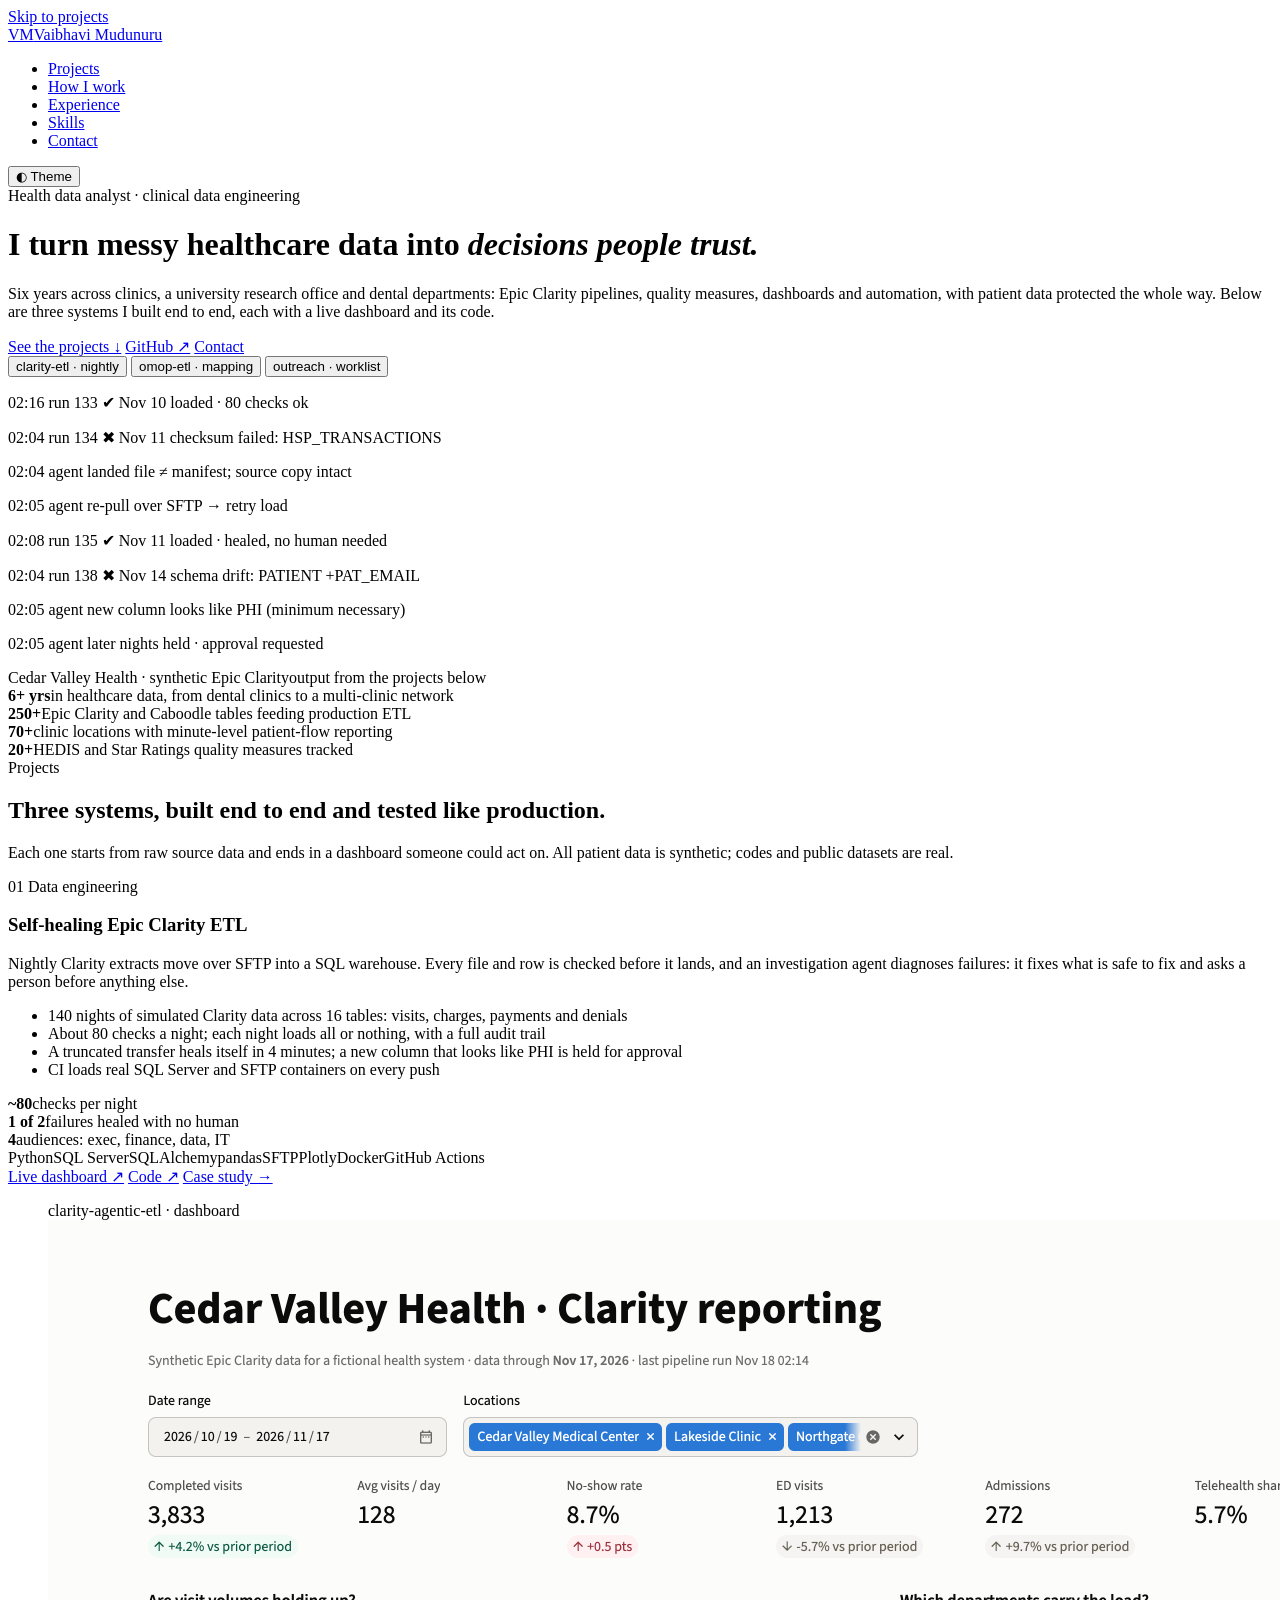
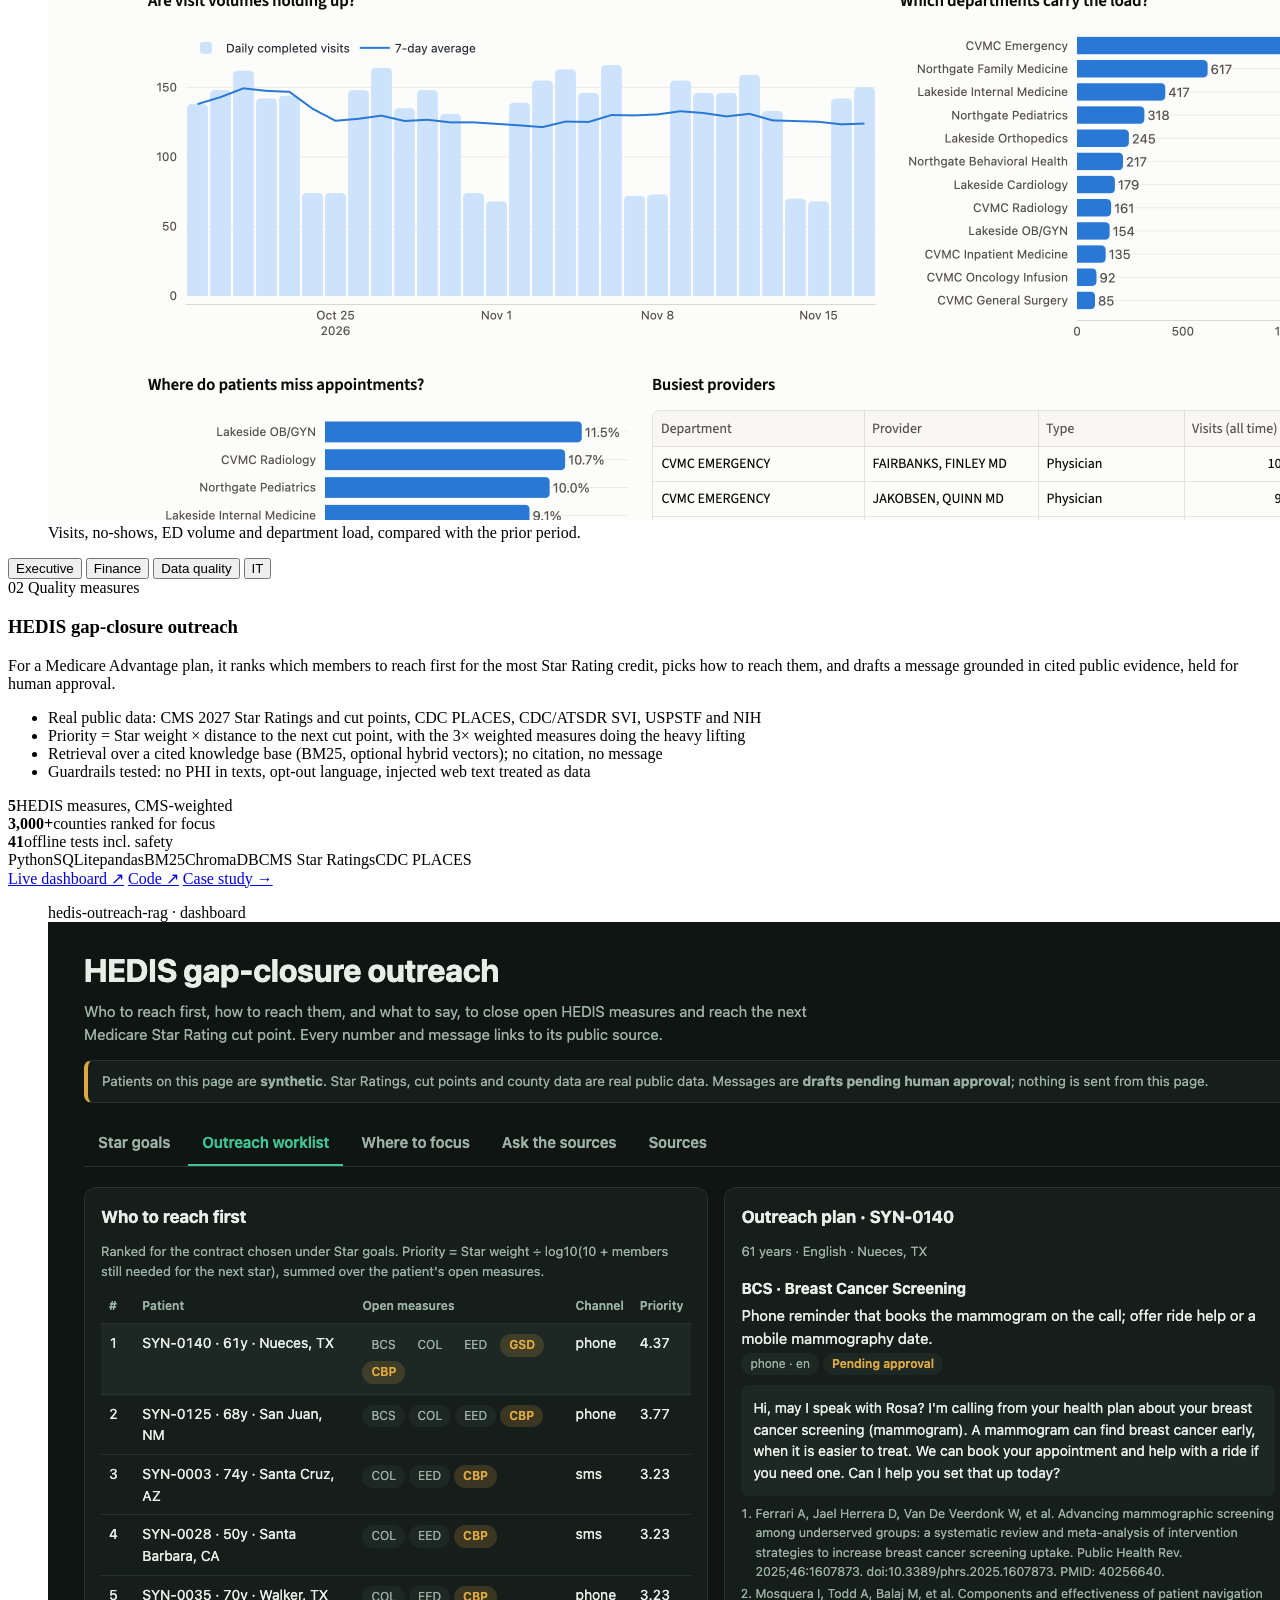
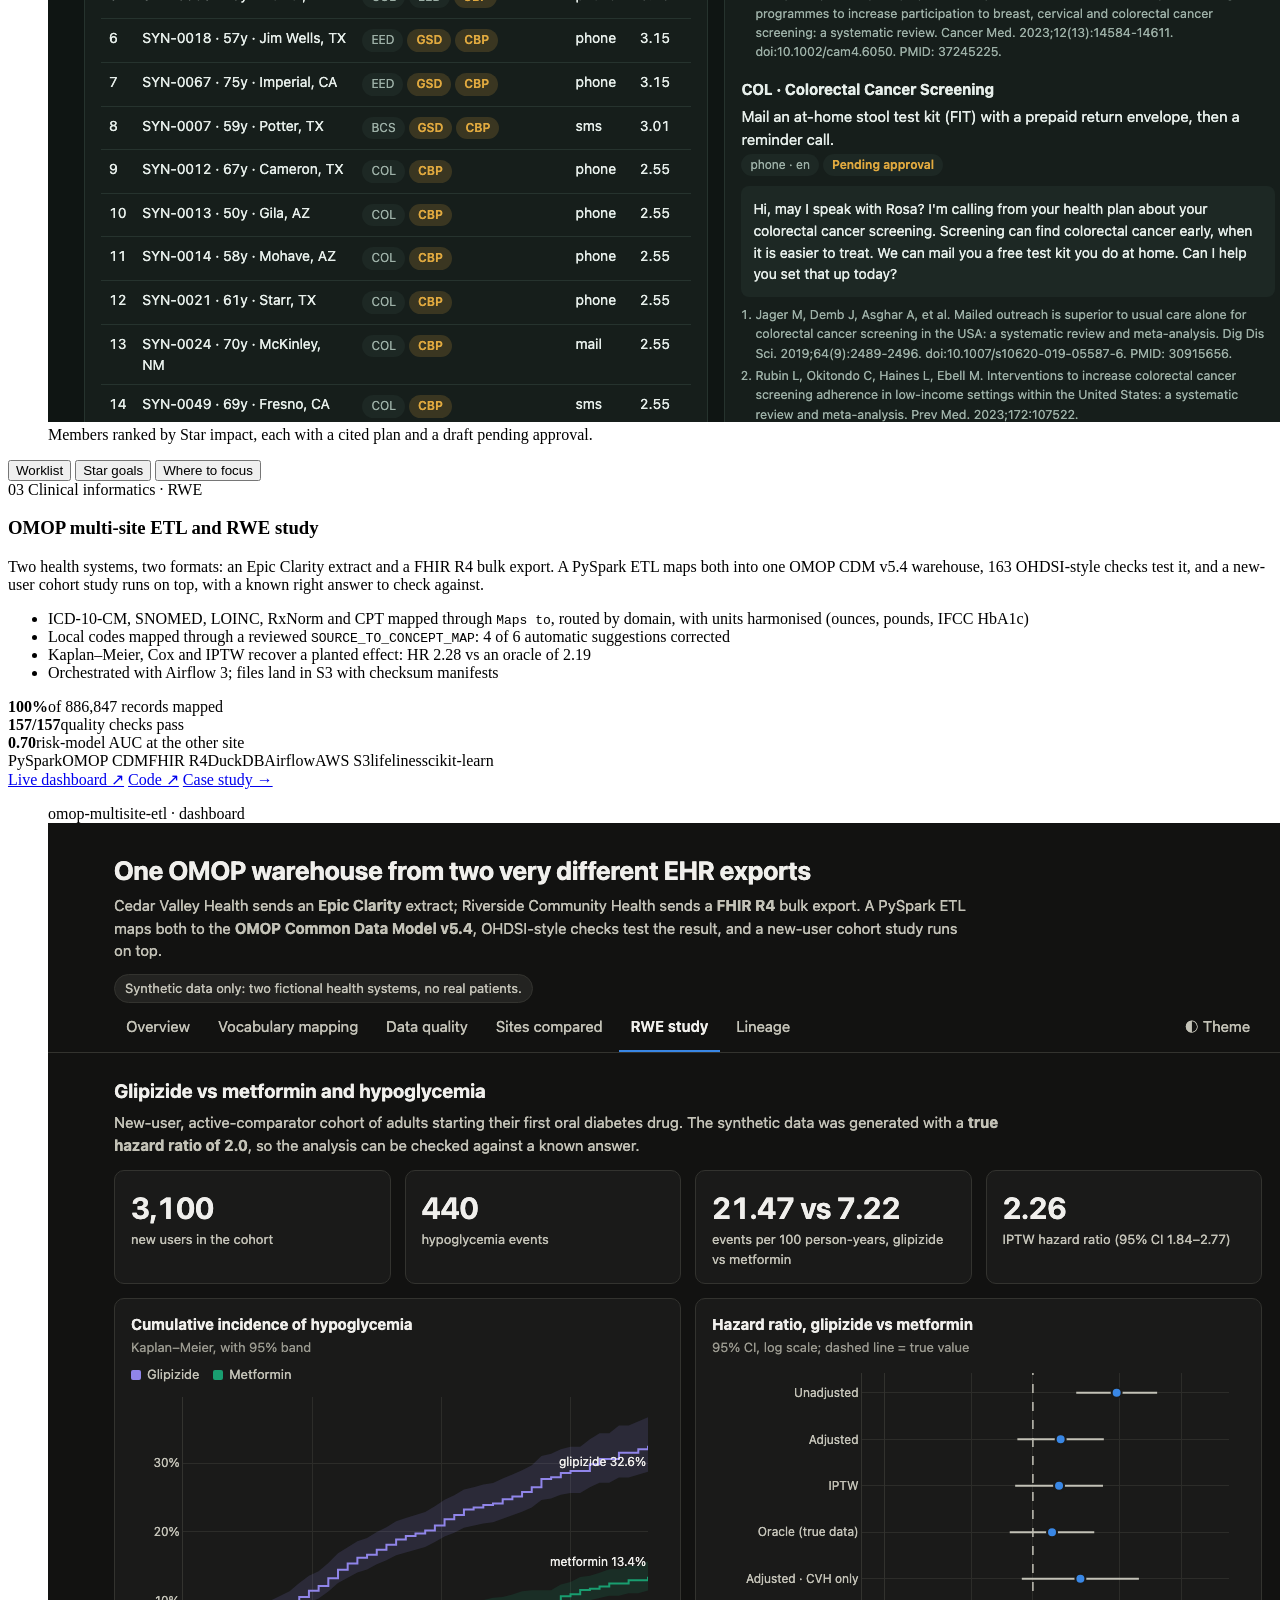
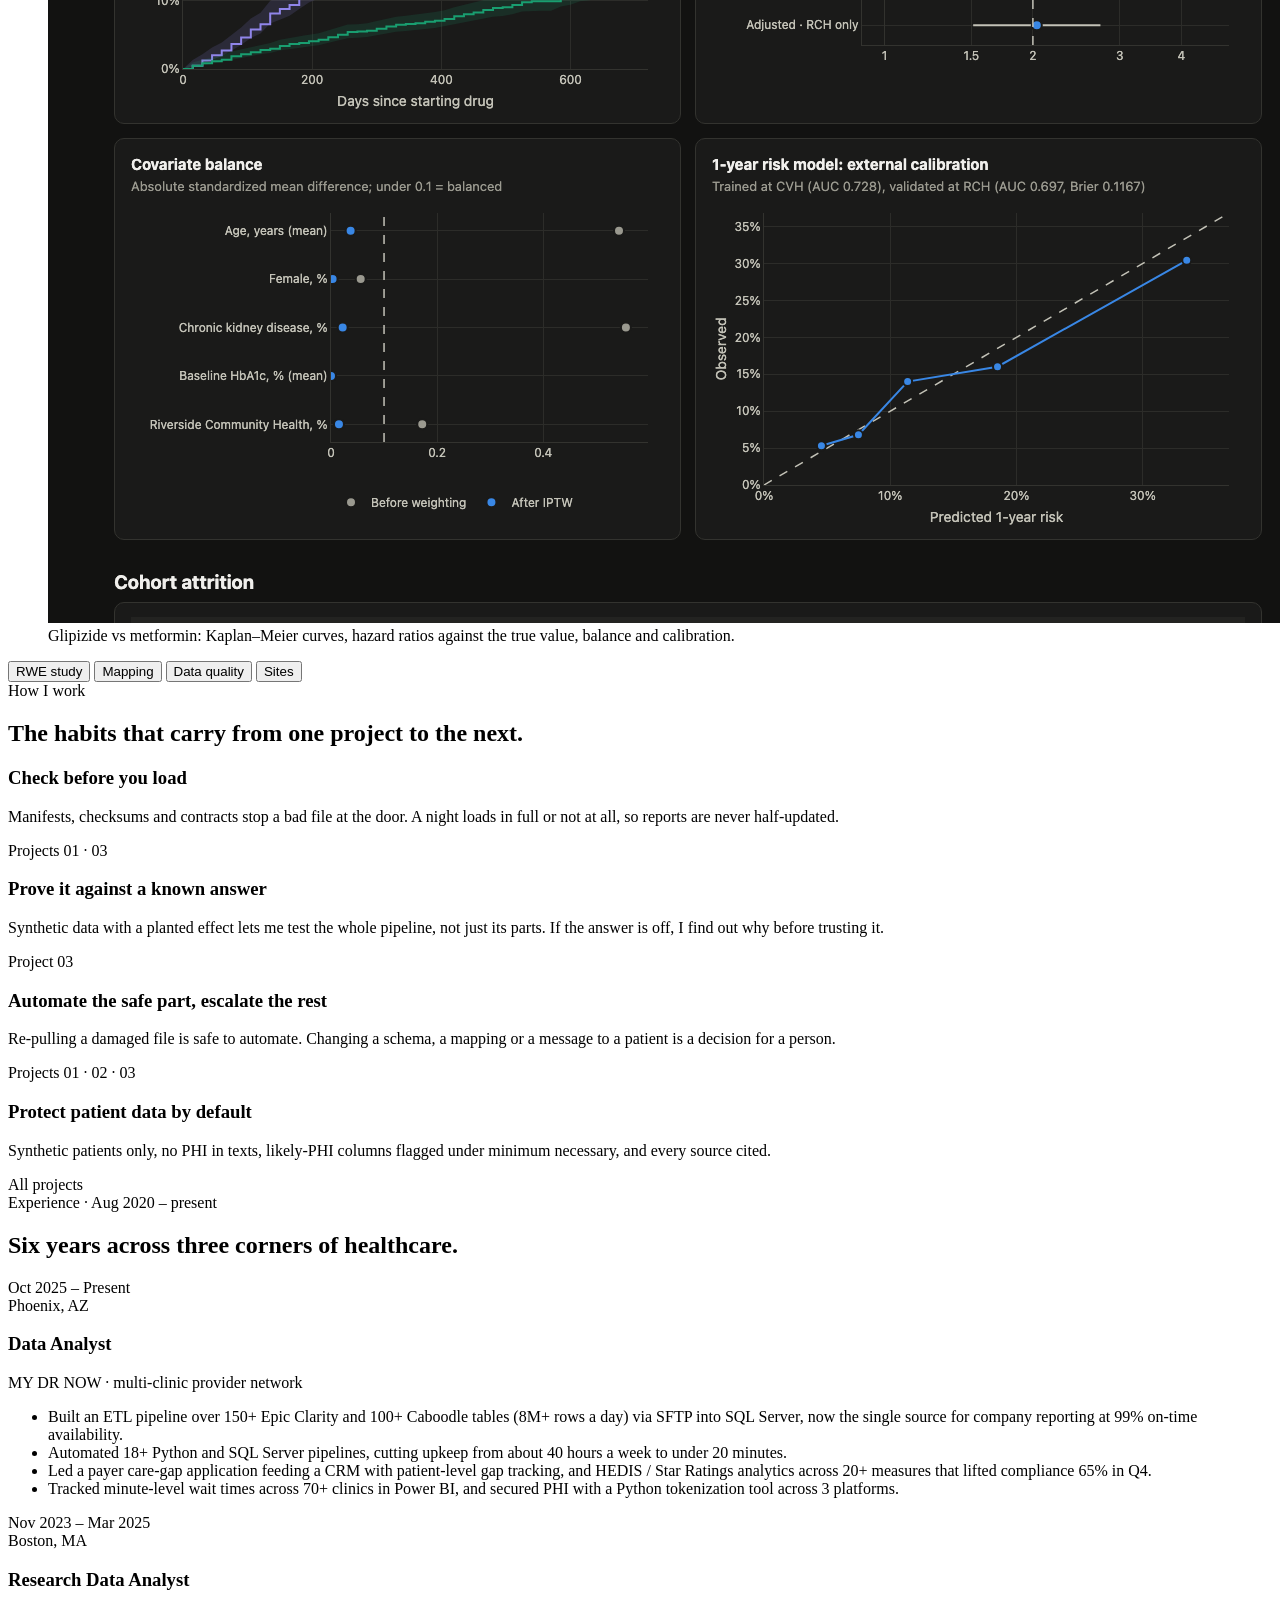
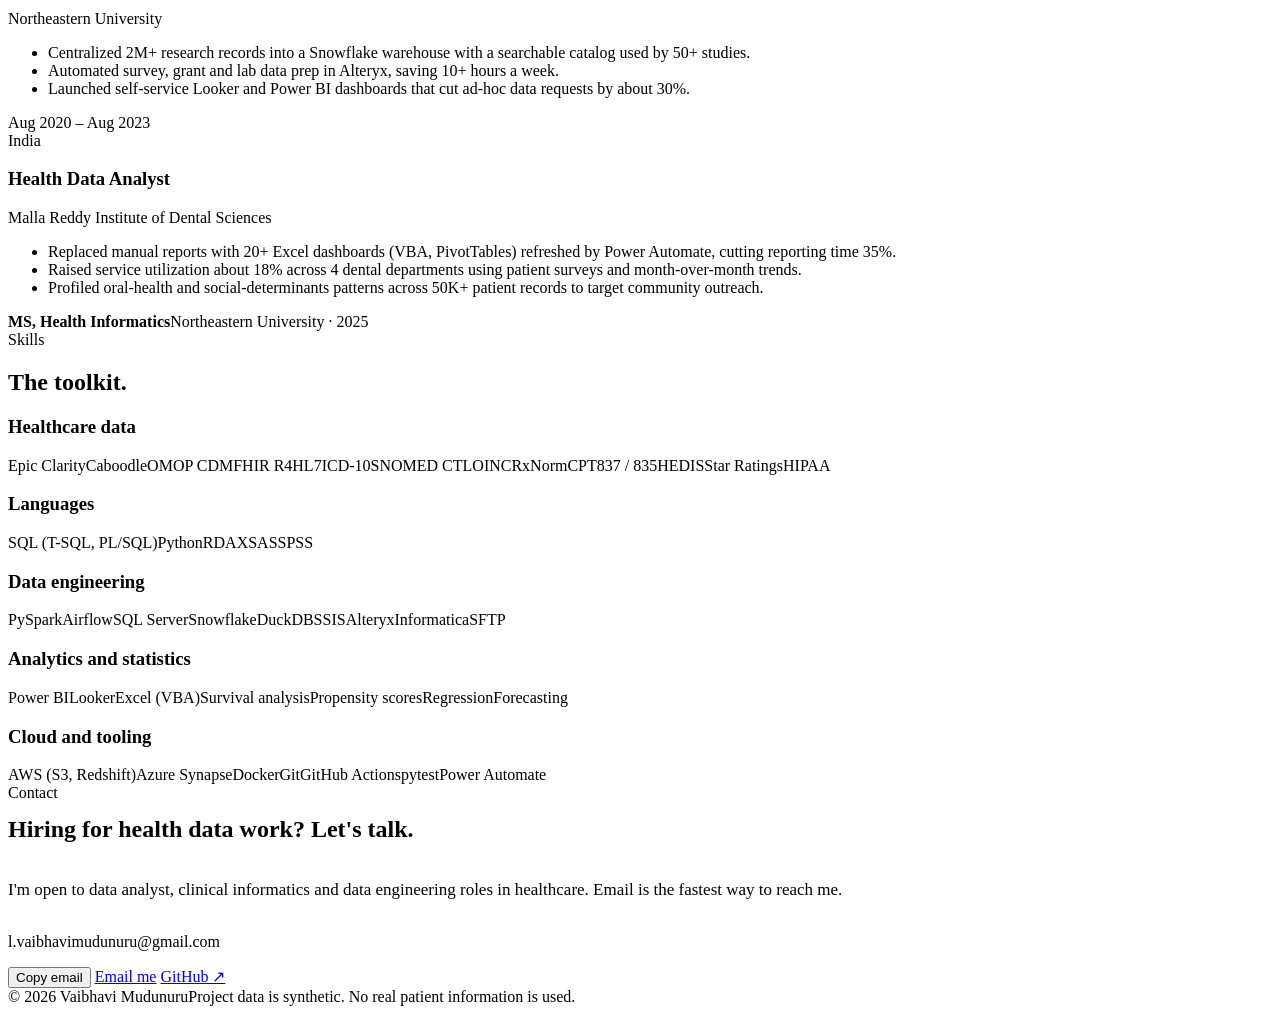
==== index.html @ 26b77c2e "Add the home page: projects, practice, experience, skills and contact" ====
<!doctype html>
<html lang="en">
<head>
<meta charset="utf-8">
<meta name="viewport" content="width=device-width, initial-scale=1, viewport-fit=cover">
<title>Vaibhavi Mudunuru · Health Data</title>
<meta name="description" content="Health data analyst and clinical data engineer. Epic Clarity pipelines, OMOP and FHIR, data quality, HEDIS and real-world evidence. Three end-to-end projects with live dashboards.">
<meta property="og:title" content="Vaibhavi Mudunuru · Health Data">
<meta property="og:description" content="Epic Clarity pipelines, OMOP and FHIR, data quality, HEDIS and real-world evidence: three end-to-end projects with live dashboards.">
<link rel="icon" href="data:image/svg+xml,%3Csvg xmlns='http://www.w3.org/2000/svg' viewBox='0 0 32 32'%3E%3Crect width='32' height='32' rx='8' fill='%232346c8'/%3E%3Ctext x='16' y='21.5' font-family='Arial' font-weight='700' font-size='14' fill='white' text-anchor='middle'%3EVM%3C/text%3E%3C/svg%3E">
<link rel="preconnect" href="https://fonts.googleapis.com">
<link rel="preconnect" href="https://fonts.gstatic.com" crossorigin>
<link rel="stylesheet" href="https://fonts.googleapis.com/css2?family=Bricolage+Grotesque:opsz,wght@12..96,600;12..96,700&family=Inter:wght@400;500;600&family=IBM+Plex+Mono:wght@400;500;600&display=swap">
<link rel="stylesheet" href="assets/style.css">
</head>
<body id="top">
<a class="skip" href="#projects">Skip to projects</a>

<nav class="nav" aria-label="Main">
  <div class="wrap">
    <a class="brand" href="#top"><span class="mark">VM</span>Vaibhavi Mudunuru</a>
    <ul>
      <li><a href="#projects">Projects</a></li>
      <li><a href="#practice">How I work</a></li>
      <li><a href="#experience">Experience</a></li>
      <li><a href="#skills">Skills</a></li>
      <li><a href="#contact">Contact</a></li>
    </ul>
    <button class="theme-btn" id="theme" type="button" aria-label="Switch light or dark theme">◐ Theme</button>
  </div>
</nav>

<header class="hero">
  <div class="wrap">
    <div>
      <span class="eyebrow">Health data analyst · clinical data engineering</span>
      <h1>I turn messy healthcare data into <em>decisions people trust.</em></h1>
      <p class="lede">Six years across clinics, a university research office and dental departments: Epic Clarity pipelines, quality measures, dashboards and automation, with patient data protected the whole way. Below are three systems I built end to end, each with a live dashboard and its code.</p>
      <div class="btns">
        <a class="btn primary" href="#projects">See the projects ↓</a>
        <a class="btn" href="https://github.com/mudunuru-vaibhavi" target="_blank" rel="noopener">GitHub ↗</a>
        <a class="btn" href="#contact">Contact</a>
      </div>
    </div>

    <div class="term" aria-label="Sample output from the three projects">
      <div class="term-bar" role="tablist">
        <button class="term-tab" role="tab" aria-selected="true" data-trace="clarity" id="tab-clarity">clarity-etl · nightly</button>
        <button class="term-tab" role="tab" aria-selected="false" data-trace="omop" id="tab-omop">omop-etl · mapping</button>
        <button class="term-tab" role="tab" aria-selected="false" data-trace="hedis" id="tab-hedis">outreach · worklist</button>
      </div>
      <div class="term-body" id="trace" role="tabpanel" aria-live="polite"></div>
      <div class="term-foot"><span id="trace-note">Cedar Valley Health · synthetic data</span><span>output from the projects below</span></div>
    </div>
  </div>
</header>

<div class="stats" aria-label="Career highlights">
  <div class="wrap">
    <div class="stat"><b>6+ yrs</b><span>in healthcare data, from dental clinics to a multi-clinic network</span></div>
    <div class="stat"><b>250+</b><span>Epic Clarity and Caboodle tables feeding production ETL</span></div>
    <div class="stat"><b>70+</b><span>clinic locations with minute-level patient-flow reporting</span></div>
    <div class="stat"><b>20+</b><span>HEDIS and Star Ratings quality measures tracked</span></div>
  </div>
</div>

<section class="band" id="projects">
  <div class="wrap">
    <div class="section-head">
      <span class="eyebrow">Projects</span>
      <h2>Three systems, built end to end and tested like production.</h2>
      <p class="lede">Each one starts from raw source data and ends in a dashboard someone could act on. All patient data is synthetic; codes and public datasets are real.</p>
    </div>

    <!-- 01 -->
    <article class="project">
      <div class="project-text">
        <div class="project-num">01 <span class="tag">Data engineering</span></div>
        <h3>Self-healing Epic Clarity ETL</h3>
        <p class="summary">Nightly Clarity extracts move over SFTP into a SQL warehouse. Every file and row is checked before it lands, and an investigation agent diagnoses failures: it fixes what is safe to fix and asks a person before anything else.</p>
        <ul class="facts">
          <li>140 nights of simulated Clarity data across 16 tables: visits, charges, payments and denials</li>
          <li>About 80 checks a night; each night loads all or nothing, with a full audit trail</li>
          <li>A truncated transfer heals itself in 4 minutes; a new column that looks like PHI is held for approval</li>
          <li>CI loads real SQL Server and SFTP containers on every push</li>
        </ul>
        <div class="metrics">
          <div><b>~80</b><span>checks per night</span></div>
          <div><b>1 of 2</b><span>failures healed with no human</span></div>
          <div><b>4</b><span>audiences: exec, finance, data, IT</span></div>
        </div>
        <div class="chips"><span class="chip">Python</span><span class="chip">SQL Server</span><span class="chip">SQLAlchemy</span><span class="chip">pandas</span><span class="chip">SFTP</span><span class="chip">Plotly</span><span class="chip">Docker</span><span class="chip">GitHub Actions</span></div>
        <div class="btns">
          <a class="btn primary small" href="https://mudunuru-vaibhavi.github.io/clarity-agentic-etl/" target="_blank" rel="noopener">Live dashboard ↗</a>
          <a class="btn small" href="https://github.com/mudunuru-vaibhavi/clarity-agentic-etl" target="_blank" rel="noopener">Code ↗</a>
          <a class="btn small" href="projects/clarity-agentic-etl/">Case study →</a>
        </div>
      </div>
      <div class="shot" data-gallery="clarity">
        <figure>
          <div class="chrome"><i></i><i></i><i></i><span>clarity-agentic-etl · dashboard</span></div>
          <img src="assets/img/clarity-executive.png" alt="Executive view: visits, no-show rate, ED visits and a daily visits chart" width="1440" height="900" loading="lazy">
          <figcaption>Visits, no-shows, ED volume and department load, compared with the prior period.</figcaption>
        </figure>
        <div class="shot-tabs" role="group" aria-label="Dashboard views">
          <button type="button" aria-pressed="true" data-src="assets/img/clarity-executive.png" data-alt="Executive view: visits, no-show rate, ED visits and a daily visits chart" data-cap="Visits, no-shows, ED volume and department load, compared with the prior period.">Executive</button>
          <button type="button" aria-pressed="false" data-src="assets/img/clarity-finance.png" data-alt="Finance view: A/R aging by payer class, charges versus payments, denial reasons" data-cap="A/R aging by payer class, collections against charges, payer denial rates and reasons.">Finance</button>
          <button type="button" aria-pressed="false" data-src="assets/img/clarity-data-quality.png" data-alt="Data quality view: check results over time and table freshness" data-cap="Nightly check results, table freshness and blank-value trends.">Data quality</button>
          <button type="button" aria-pressed="false" data-src="assets/img/clarity-it.png" data-alt="IT view: nightly runs with two failures and the agent's incident reports" data-cap="Every nightly run, each failure the agent investigated, and what it did.">IT</button>
        </div>
      </div>
    </article>

    <!-- 02 -->
    <article class="project flip">
      <div class="project-text">
        <div class="project-num">02 <span class="tag">Quality measures</span></div>
        <h3>HEDIS gap-closure outreach</h3>
        <p class="summary">For a Medicare Advantage plan, it ranks which members to reach first for the most Star Rating credit, picks how to reach them, and drafts a message grounded in cited public evidence, held for human approval.</p>
        <ul class="facts">
          <li>Real public data: CMS 2027 Star Ratings and cut points, CDC PLACES, CDC/ATSDR SVI, USPSTF and NIH</li>
          <li>Priority = Star weight × distance to the next cut point, with the 3× weighted measures doing the heavy lifting</li>
          <li>Retrieval over a cited knowledge base (BM25, optional hybrid vectors); no citation, no message</li>
          <li>Guardrails tested: no PHI in texts, opt-out language, injected web text treated as data</li>
        </ul>
        <div class="metrics">
          <div><b>5</b><span>HEDIS measures, CMS-weighted</span></div>
          <div><b>3,000+</b><span>counties ranked for focus</span></div>
          <div><b>41</b><span>offline tests incl. safety</span></div>
        </div>
        <div class="chips"><span class="chip">Python</span><span class="chip">SQLite</span><span class="chip">pandas</span><span class="chip">BM25</span><span class="chip">ChromaDB</span><span class="chip">CMS Star Ratings</span><span class="chip">CDC PLACES</span></div>
        <div class="btns">
          <a class="btn primary small" href="https://mudunuru-vaibhavi.github.io/hedis-outreach-rag/" target="_blank" rel="noopener">Live dashboard ↗</a>
          <a class="btn small" href="https://github.com/mudunuru-vaibhavi/hedis-outreach-rag" target="_blank" rel="noopener">Code ↗</a>
          <a class="btn small" href="projects/hedis-outreach-rag/">Case study →</a>
        </div>
      </div>
      <div class="shot" data-gallery="hedis">
        <figure>
          <div class="chrome"><i></i><i></i><i></i><span>hedis-outreach-rag · dashboard</span></div>
          <img src="assets/img/hedis-worklist.png" alt="Outreach worklist: synthetic patients ranked by priority with a cited outreach plan" width="1280" height="1100" loading="lazy">
          <figcaption>Members ranked by Star impact, each with a cited plan and a draft pending approval.</figcaption>
        </figure>
        <div class="shot-tabs" role="group" aria-label="Dashboard views">
          <button type="button" aria-pressed="true" data-src="assets/img/hedis-worklist.png" data-alt="Outreach worklist with a cited outreach plan" data-cap="Members ranked by Star impact, each with a cited plan and a draft pending approval.">Worklist</button>
          <button type="button" aria-pressed="false" data-src="assets/img/hedis-star-goals.png" data-alt="Star goals: five measures with rates, stars and distance to the next cut point" data-cap="For any contract: rate, stars and members needed per 1,000 to reach the next cut point.">Star goals</button>
          <button type="button" aria-pressed="false" data-src="assets/img/hedis-focus.png" data-alt="Where to focus: counties with low screening rates and access barriers" data-cap="Counties with the lowest screening rates and the biggest access barriers.">Where to focus</button>
        </div>
      </div>
    </article>

    <!-- 03 -->
    <article class="project">
      <div class="project-text">
        <div class="project-num">03 <span class="tag">Clinical informatics · RWE</span></div>
        <h3>OMOP multi-site ETL and RWE study</h3>
        <p class="summary">Two health systems, two formats: an Epic Clarity extract and a FHIR R4 bulk export. A PySpark ETL maps both into one OMOP CDM v5.4 warehouse, 163 OHDSI-style checks test it, and a new-user cohort study runs on top, with a known right answer to check against.</p>
        <ul class="facts">
          <li>ICD-10-CM, SNOMED, LOINC, RxNorm and CPT mapped through <code>Maps to</code>, routed by domain, with units harmonised (ounces, pounds, IFCC HbA1c)</li>
          <li>Local codes mapped through a reviewed <code>SOURCE_TO_CONCEPT_MAP</code>: 4 of 6 automatic suggestions corrected</li>
          <li>Kaplan–Meier, Cox and IPTW recover a planted effect: HR 2.28 vs an oracle of 2.19</li>
          <li>Orchestrated with Airflow 3; files land in S3 with checksum manifests</li>
        </ul>
        <div class="metrics">
          <div><b>100%</b><span>of 886,847 records mapped</span></div>
          <div><b>157/157</b><span>quality checks pass</span></div>
          <div><b>0.70</b><span>risk-model AUC at the other site</span></div>
        </div>
        <div class="chips"><span class="chip">PySpark</span><span class="chip">OMOP CDM</span><span class="chip">FHIR R4</span><span class="chip">DuckDB</span><span class="chip">Airflow</span><span class="chip">AWS S3</span><span class="chip">lifelines</span><span class="chip">scikit-learn</span></div>
        <div class="btns">
          <a class="btn primary small" href="https://mudunuru-vaibhavi.github.io/omop-multisite-etl/" target="_blank" rel="noopener">Live dashboard ↗</a>
          <a class="btn small" href="https://github.com/mudunuru-vaibhavi/omop-multisite-etl" target="_blank" rel="noopener">Code ↗</a>
          <a class="btn small" href="projects/omop-multisite-etl/">Case study →</a>
        </div>
      </div>
      <div class="shot" data-gallery="omop">
        <figure>
          <div class="chrome"><i></i><i></i><i></i><span>omop-multisite-etl · dashboard</span></div>
          <img src="assets/img/omop-study.png" alt="Study view: cumulative incidence curves, hazard ratio forest plot, covariate balance and calibration" width="1280" height="1400" loading="lazy">
          <figcaption>Glipizide vs metformin: Kaplan–Meier curves, hazard ratios against the true value, balance and calibration.</figcaption>
        </figure>
        <div class="shot-tabs" role="group" aria-label="Dashboard views">
          <button type="button" aria-pressed="true" data-src="assets/img/omop-study.png" data-alt="Study view with Kaplan-Meier curves and a hazard ratio forest plot" data-cap="Glipizide vs metformin: Kaplan–Meier curves, hazard ratios against the true value, balance and calibration.">RWE study</button>
          <button type="button" aria-pressed="false" data-src="assets/img/omop-mapping.png" data-alt="Vocabulary mapping: coverage by site and the reviewed local mappings" data-cap="Mapping coverage by site, and every local-code decision with its automated checks.">Mapping</button>
          <button type="button" aria-pressed="false" data-src="assets/img/omop-dq.png" data-alt="Data quality: 163 checks by Kahn category" data-cap="163 checks by Kahn category; every planted defect is flagged.">Data quality</button>
          <button type="button" aria-pressed="false" data-src="assets/img/omop-sites.png" data-alt="Sites compared: age, visits, conditions and harmonised body weight" data-cap="Two sites after harmonisation: ounces, pounds and kilograms land on the same median.">Sites</button>
        </div>
      </div>
    </article>
  </div>
</section>

<section class="band alt" id="practice">
  <div class="wrap">
    <div class="section-head">
      <span class="eyebrow">How I work</span>
      <h2>The habits that carry from one project to the next.</h2>
    </div>
    <div class="practice">
      <div><h3>Check before you load</h3><p>Manifests, checksums and contracts stop a bad file at the door. A night loads in full or not at all, so reports are never half-updated.</p><span class="where">Projects 01 · 03</span></div>
      <div><h3>Prove it against a known answer</h3><p>Synthetic data with a planted effect lets me test the whole pipeline, not just its parts. If the answer is off, I find out why before trusting it.</p><span class="where">Project 03</span></div>
      <div><h3>Automate the safe part, escalate the rest</h3><p>Re-pulling a damaged file is safe to automate. Changing a schema, a mapping or a message to a patient is a decision for a person.</p><span class="where">Projects 01 · 02 · 03</span></div>
      <div><h3>Protect patient data by default</h3><p>Synthetic patients only, no PHI in texts, likely-PHI columns flagged under minimum necessary, and every source cited.</p><span class="where">All projects</span></div>
    </div>
  </div>
</section>

<section class="band" id="experience">
  <div class="wrap">
    <div class="section-head">
      <span class="eyebrow">Experience · Aug 2020 – present</span>
      <h2>Six years across three corners of healthcare.</h2>
    </div>
    <div class="timeline">
      <div class="job">
        <div class="when">Oct 2025 – Present<br>Phoenix, AZ</div>
        <div>
          <h3>Data Analyst</h3>
          <p class="org">MY DR NOW · multi-clinic provider network</p>
          <ul>
            <li>Built an ETL pipeline over 150+ Epic Clarity and 100+ Caboodle tables (8M+ rows a day) via SFTP into SQL Server, now the single source for company reporting at 99% on-time availability.</li>
            <li>Automated 18+ Python and SQL Server pipelines, cutting upkeep from about 40 hours a week to under 20 minutes.</li>
            <li>Led a payer care-gap application feeding a CRM with patient-level gap tracking, and HEDIS / Star Ratings analytics across 20+ measures that lifted compliance 65% in Q4.</li>
            <li>Tracked minute-level wait times across 70+ clinics in Power BI, and secured PHI with a Python tokenization tool across 3 platforms.</li>
          </ul>
        </div>
      </div>
      <div class="job">
        <div class="when">Nov 2023 – Mar 2025<br>Boston, MA</div>
        <div>
          <h3>Research Data Analyst</h3>
          <p class="org">Northeastern University</p>
          <ul>
            <li>Centralized 2M+ research records into a Snowflake warehouse with a searchable catalog used by 50+ studies.</li>
            <li>Automated survey, grant and lab data prep in Alteryx, saving 10+ hours a week.</li>
            <li>Launched self-service Looker and Power BI dashboards that cut ad-hoc data requests by about 30%.</li>
          </ul>
        </div>
      </div>
      <div class="job">
        <div class="when">Aug 2020 – Aug 2023<br>India</div>
        <div>
          <h3>Health Data Analyst</h3>
          <p class="org">Malla Reddy Institute of Dental Sciences</p>
          <ul>
            <li>Replaced manual reports with 20+ Excel dashboards (VBA, PivotTables) refreshed by Power Automate, cutting reporting time 35%.</li>
            <li>Raised service utilization about 18% across 4 dental departments using patient surveys and month-over-month trends.</li>
            <li>Profiled oral-health and social-determinants patterns across 50K+ patient records to target community outreach.</li>
          </ul>
        </div>
      </div>
    </div>
    <div class="edu"><b>MS, Health Informatics</b><span class="muted">Northeastern University · 2025</span></div>
  </div>
</section>

<section class="band alt" id="skills">
  <div class="wrap">
    <div class="section-head">
      <span class="eyebrow">Skills</span>
      <h2>The toolkit.</h2>
    </div>
    <div class="skills">
      <div><h3>Healthcare data</h3><div class="chips"><span class="chip">Epic Clarity</span><span class="chip">Caboodle</span><span class="chip">OMOP CDM</span><span class="chip">FHIR R4</span><span class="chip">HL7</span><span class="chip">ICD-10</span><span class="chip">SNOMED CT</span><span class="chip">LOINC</span><span class="chip">RxNorm</span><span class="chip">CPT</span><span class="chip">837 / 835</span><span class="chip">HEDIS</span><span class="chip">Star Ratings</span><span class="chip">HIPAA</span></div></div>
      <div><h3>Languages</h3><div class="chips"><span class="chip">SQL (T-SQL, PL/SQL)</span><span class="chip">Python</span><span class="chip">R</span><span class="chip">DAX</span><span class="chip">SAS</span><span class="chip">SPSS</span></div></div>
      <div><h3>Data engineering</h3><div class="chips"><span class="chip">PySpark</span><span class="chip">Airflow</span><span class="chip">SQL Server</span><span class="chip">Snowflake</span><span class="chip">DuckDB</span><span class="chip">SSIS</span><span class="chip">Alteryx</span><span class="chip">Informatica</span><span class="chip">SFTP</span></div></div>
      <div><h3>Analytics and statistics</h3><div class="chips"><span class="chip">Power BI</span><span class="chip">Looker</span><span class="chip">Excel (VBA)</span><span class="chip">Survival analysis</span><span class="chip">Propensity scores</span><span class="chip">Regression</span><span class="chip">Forecasting</span></div></div>
      <div><h3>Cloud and tooling</h3><div class="chips"><span class="chip">AWS (S3, Redshift)</span><span class="chip">Azure Synapse</span><span class="chip">Docker</span><span class="chip">Git</span><span class="chip">GitHub Actions</span><span class="chip">pytest</span><span class="chip">Power Automate</span></div></div>
    </div>
  </div>
</section>

<section class="band" id="contact">
  <div class="wrap contact">
    <div>
      <span class="eyebrow">Contact</span>
      <h2 style="margin-top:14px">Hiring for health data work? Let's talk.</h2>
    </div>
    <div style="display:grid;gap:16px">
      <p class="lede" style="font-size:17px">I'm open to data analyst, clinical informatics and data engineering roles in healthcare. Email is the fastest way to reach me.</p>
      <span class="addr">l.vaibhavimudunuru@gmail.com</span>
      <div class="btns">
        <button class="btn primary" type="button" id="copy-email">Copy email</button>
        <a class="btn" href="mailto:l.vaibhavimudunuru@gmail.com">Email me</a>
        <a class="btn" href="https://github.com/mudunuru-vaibhavi" target="_blank" rel="noopener">GitHub ↗</a>
      </div>
    </div>
  </div>
</section>

<footer class="site">
  <div class="wrap"><span>© 2026 Vaibhavi Mudunuru</span><span>Project data is synthetic. No real patient information is used.</span></div>
</footer>

<script>
(() => {
  // ---- theme toggle (remembers the choice when storage is available)
  const root = document.documentElement;
  try { const t = localStorage.getItem("vm-theme"); if (t) root.dataset.theme = t; } catch (e) {}
  document.getElementById("theme").addEventListener("click", () => {
    const dark = root.dataset.theme ? root.dataset.theme === "dark" : matchMedia("(prefers-color-scheme: dark)").matches;
    root.dataset.theme = dark ? "light" : "dark";
    try { localStorage.setItem("vm-theme", root.dataset.theme); } catch (e) {}
  });

  // ---- screenshot galleries
  document.querySelectorAll("[data-gallery]").forEach((g) => {
    const img = g.querySelector("img"), cap = g.querySelector("figcaption");
    g.querySelectorAll(".shot-tabs button").forEach((b) => b.addEventListener("click", () => {
      g.querySelectorAll(".shot-tabs button").forEach((x) => x.setAttribute("aria-pressed", x === b));
      img.src = b.dataset.src; img.alt = b.dataset.alt; cap.textContent = b.dataset.cap;
    }));
  });

  // ---- copy email
  const copy = document.getElementById("copy-email");
  copy.addEventListener("click", async () => {
    try { await navigator.clipboard.writeText("l.vaibhavimudunuru@gmail.com"); copy.textContent = "Copied"; }
    catch (e) { const r = document.createRange(); r.selectNodeContents(document.querySelector(".addr")); getSelection().removeAllRanges(); getSelection().addRange(r); copy.textContent = "Selected: press ⌘C"; }
    setTimeout(() => (copy.textContent = "Copy email"), 2200);
  });

  // ---- project traces (real output lines from each project, shown statically; tabs switch between them)
  const T = {
    clarity: { note: "Cedar Valley Health · synthetic Epic Clarity", lines: [
      ["t", "02:16  run 133  "], ["ok", "✔ Nov 10 loaded · 80 checks ok"], null,
      ["t", "02:04  run 134  "], ["warn", "✖ Nov 11 checksum failed: HSP_TRANSACTIONS"], null,
      ["t", "02:04  agent    "], ["", "landed file ≠ manifest; source copy intact"], null,
      ["t", "02:05  agent    "], ["key", "re-pull over SFTP → retry load"], null,
      ["t", "02:08  run 135  "], ["ok", "✔ Nov 11 loaded · healed, no human needed"], null,
      ["t", "02:04  run 138  "], ["warn", "✖ Nov 14 schema drift: PATIENT +PAT_EMAIL"], null,
      ["t", "02:05  agent    "], ["", "new column looks like PHI (minimum necessary)"], null,
      ["t", "02:05  agent    "], ["key", "later nights held · approval requested"], null ] },
    omop: { note: "Clarity + FHIR R4 → OMOP CDM v5.4 · synthetic", lines: [
      ["t", "ICD10CM  E11.649 "], ["key", "→ SNOMED 44054006 "], ["", "+ 302866003"], null,
      ["t", "ICD10CM  Z87.891 "], ["key", "→ SNOMED 8517006  "], ["", "routed to OBSERVATION"], null,
      ["t", "LOINC    29463-7 "], ["", "2857.2 [oz_av] "], ["ok", "→ 81.0 kg"], null,
      ["t", "LOINC    59261-8 "], ["", "62 mmol/mol    "], ["ok", "→ 7.8 % NGSP"], null,
      ["t", "local    EGFR21  "], ["warn", "suggested 62238-1 "], ["ok", "→ reviewer: 98979-8"], null,
      ["t", "dq       163 checks "], ["ok", "157 pass · 0 fatal · 11 flagged"], null,
      ["t", "study    HR "], ["ok", "2.28 (1.86–2.79)"], ["", "  oracle 2.19 · true 2.0"], null ] },
    hedis: { note: "CMS 2027 Star Ratings · synthetic members", lines: [
      ["t", "contract H0028 · "], ["", "CBP 87% ★★★★  "], ["warn", "3.0 pts to 5★ (×3 weight)"], null,
      ["t", " 1  SYN-0140  "], ["", "BCS COL EED GSD CBP  "], ["key", "phone"], ["ok", "  4.37"], null,
      ["t", " 2  SYN-0125  "], ["", "BCS COL EED CBP      "], ["key", "phone"], ["ok", "  3.77"], null,
      ["t", " 3  SYN-0003  "], ["", "COL EED CBP          "], ["key", "sms  "], ["ok", "  3.23"], null,
      ["t", "plan "], ["", "BCS → phone reminder that books the visit"], null,
      ["t", "cite "], ["", "Ferrari 2025; Mosquera 2023"], null,
      ["t", "sms  "], ["ok", "no condition named · STOP opt-out · pending approval"], null ] },
  };
  const body = document.getElementById("trace"), note = document.getElementById("trace-note");
  const render = (k) => {
    body.innerHTML = ""; let p = document.createElement("p"); let i = 0;
    T[k].lines.forEach((seg) => {
      if (seg === null) { p.style.animationDelay = `${i++ * 70}ms`; body.appendChild(p); p = document.createElement("p"); return; }
      const s = document.createElement("span"); if (seg[0]) s.className = seg[0]; s.textContent = seg[1]; p.appendChild(s);
    });
    note.textContent = T[k].note;
  };
  document.querySelectorAll(".term-tab").forEach((b) => b.addEventListener("click", () => {
    document.querySelectorAll(".term-tab").forEach((x) => x.setAttribute("aria-selected", x === b));
    render(b.dataset.trace);
  }));
  render("clarity");
})();
</script>
</body>
</html>
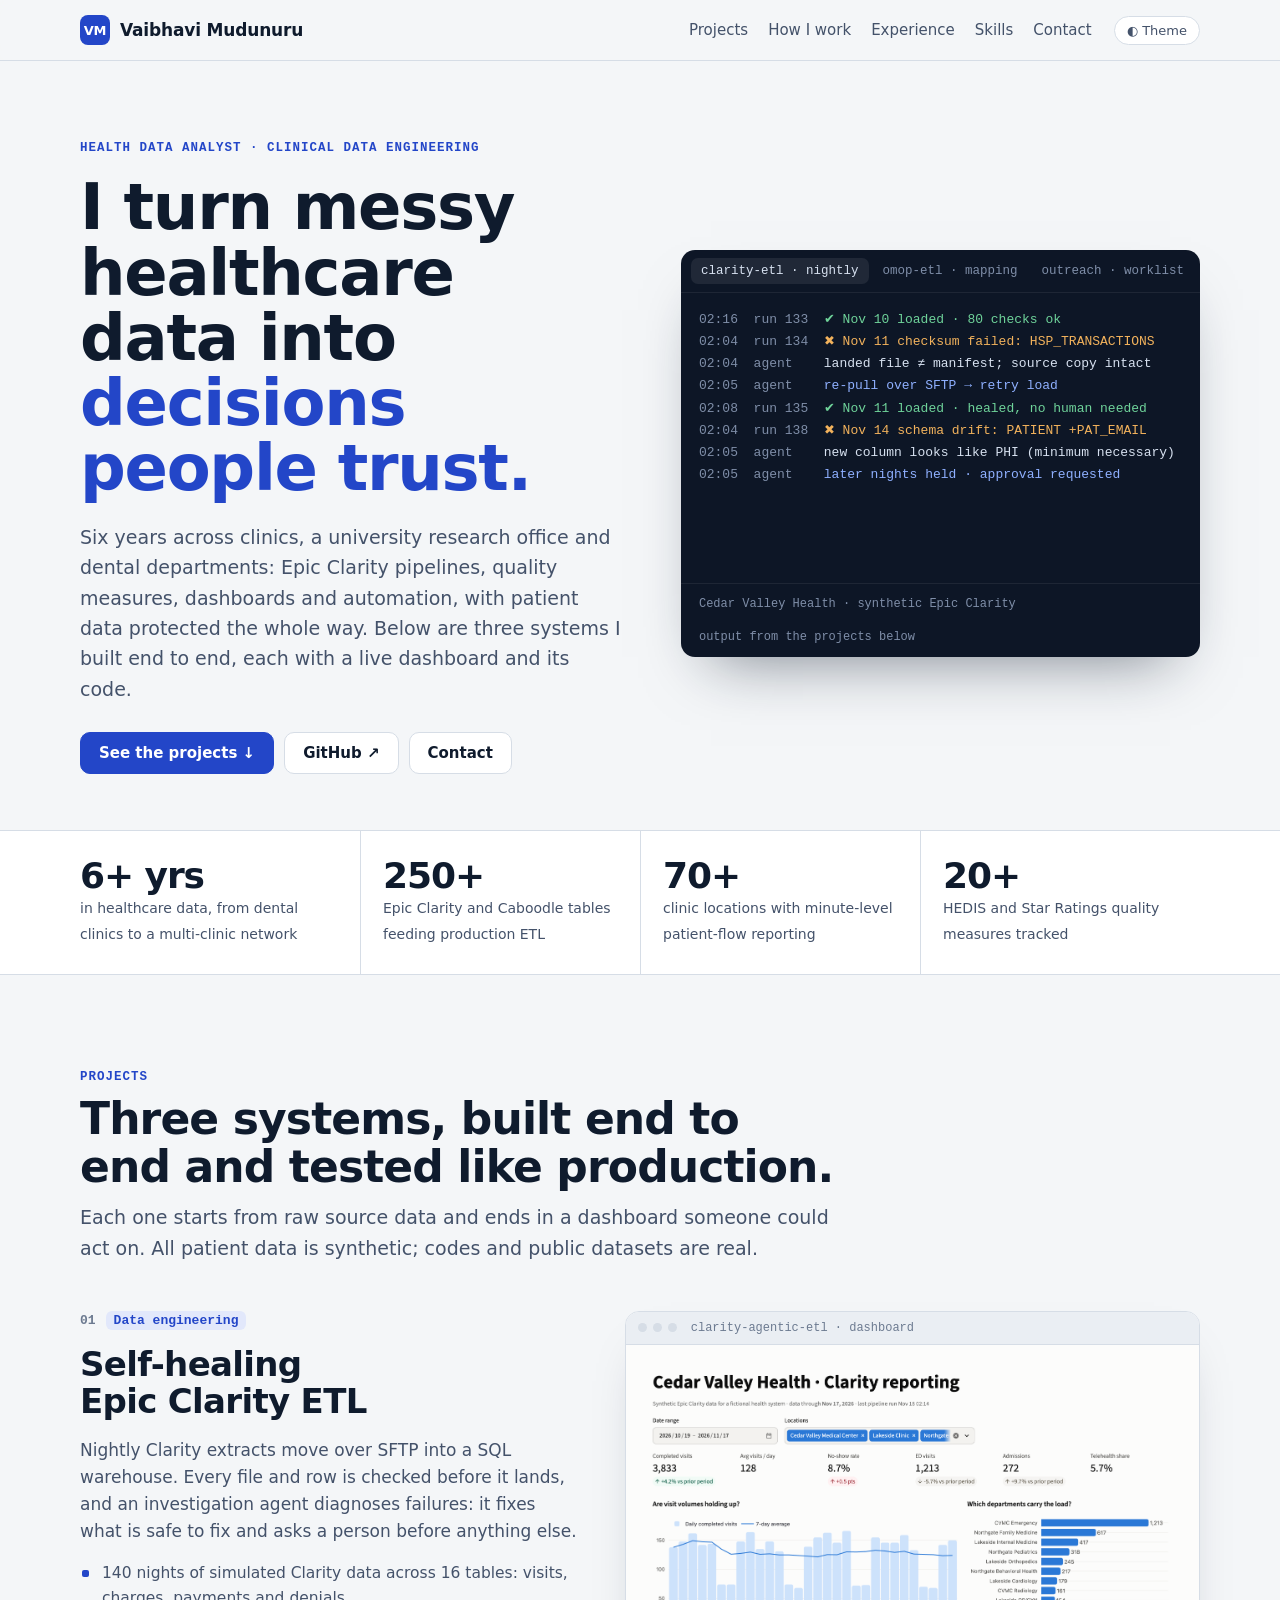
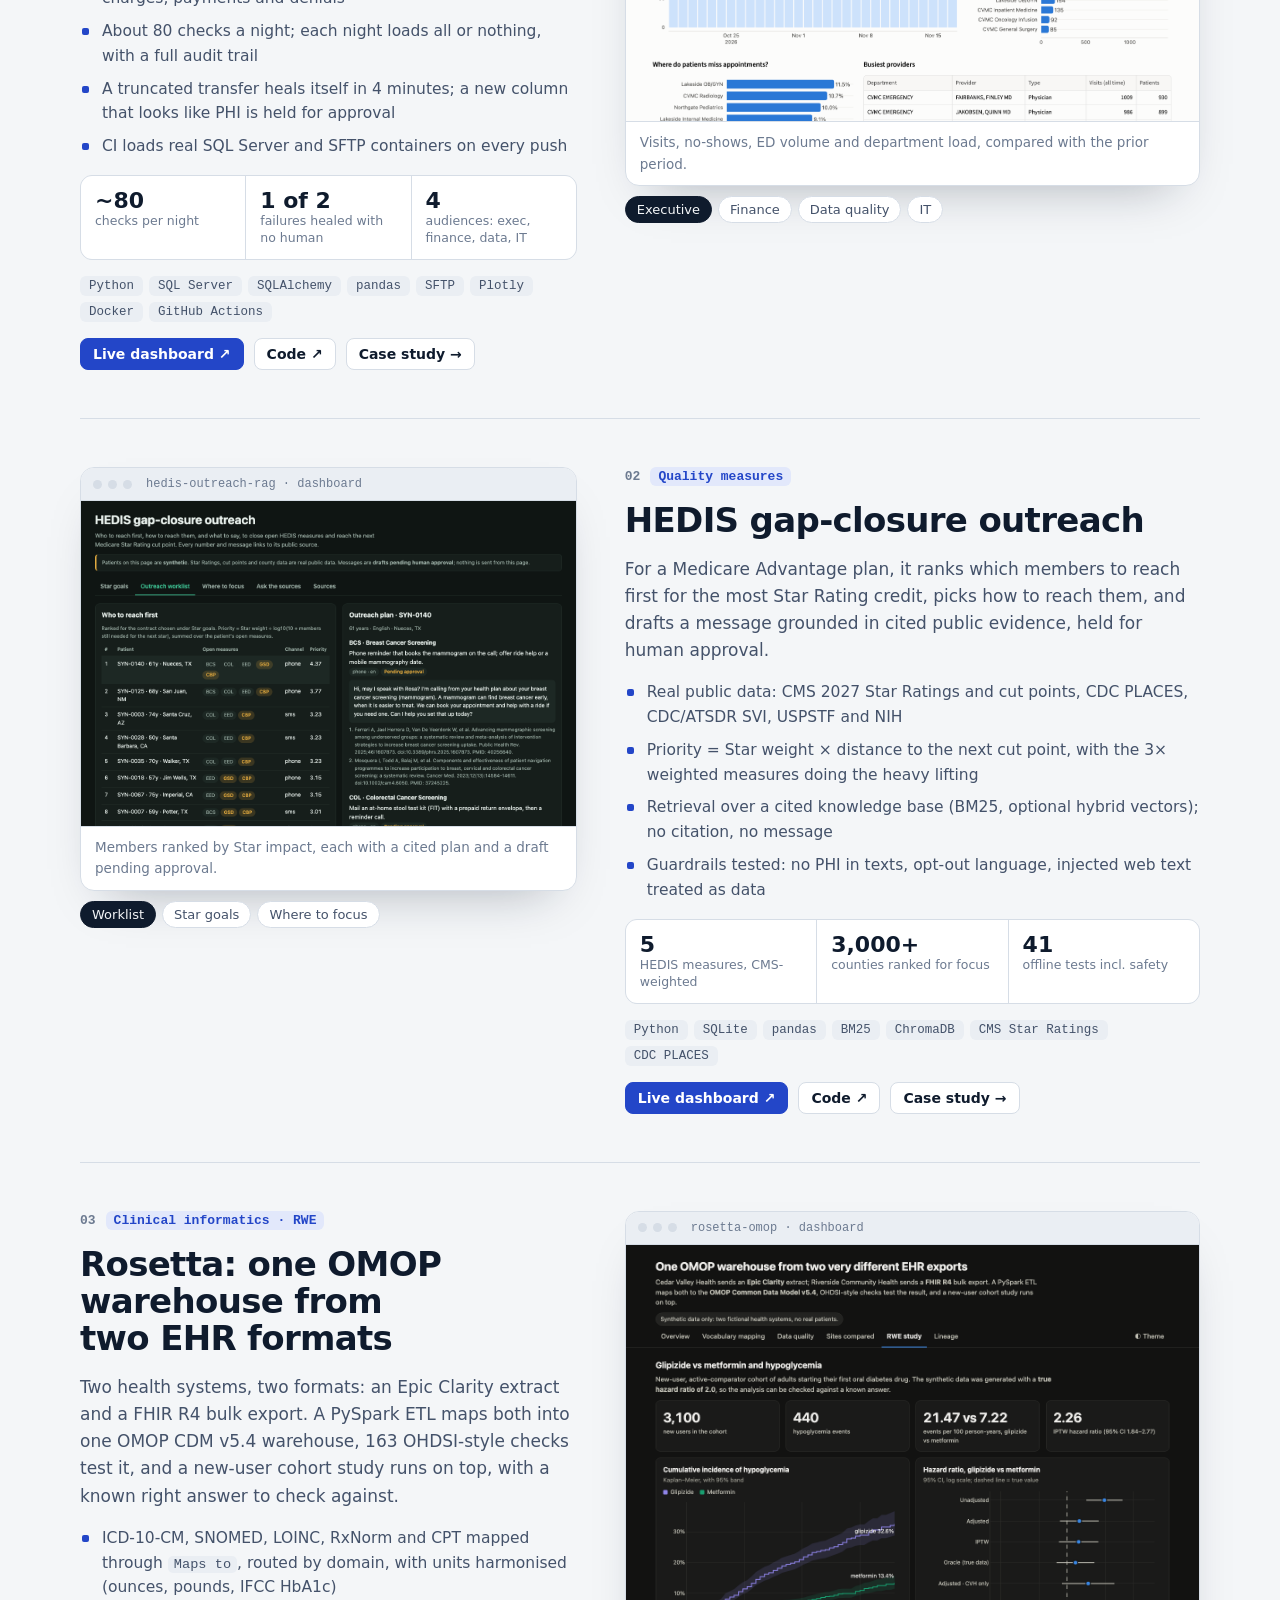
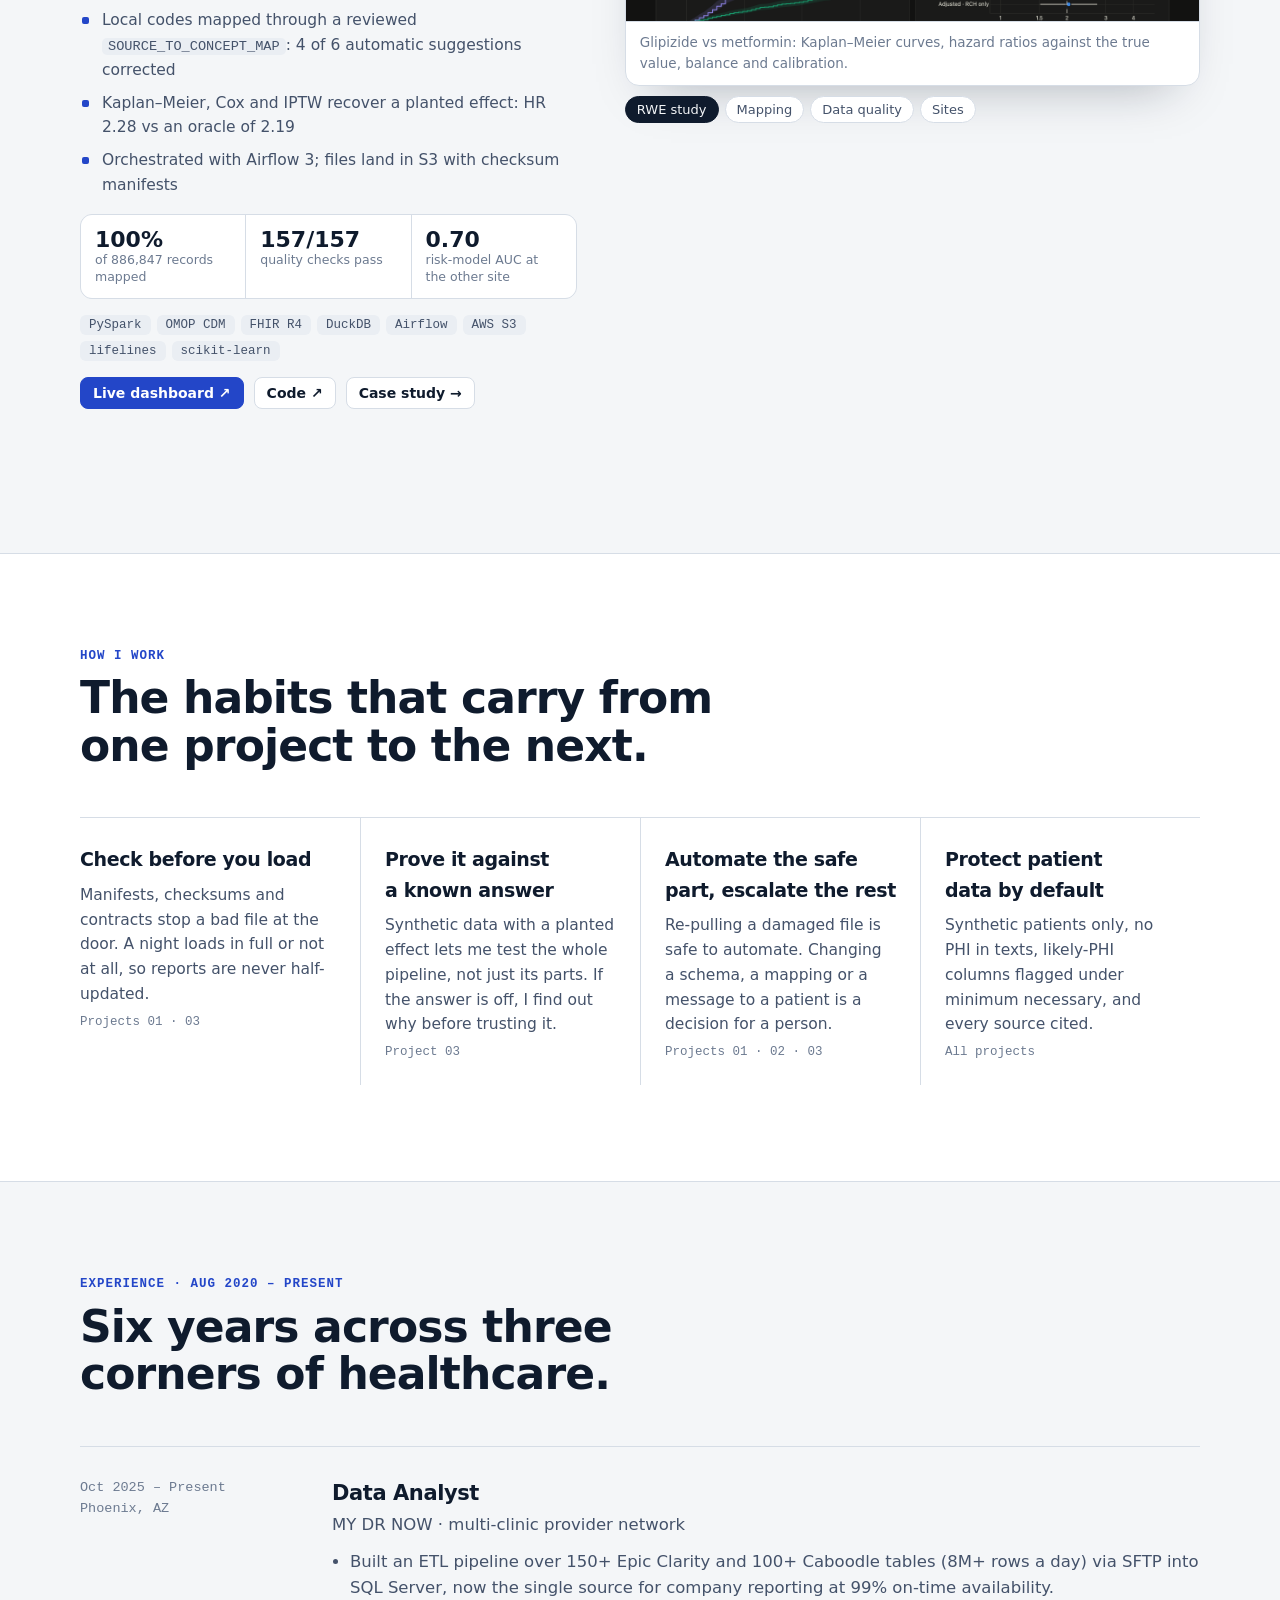
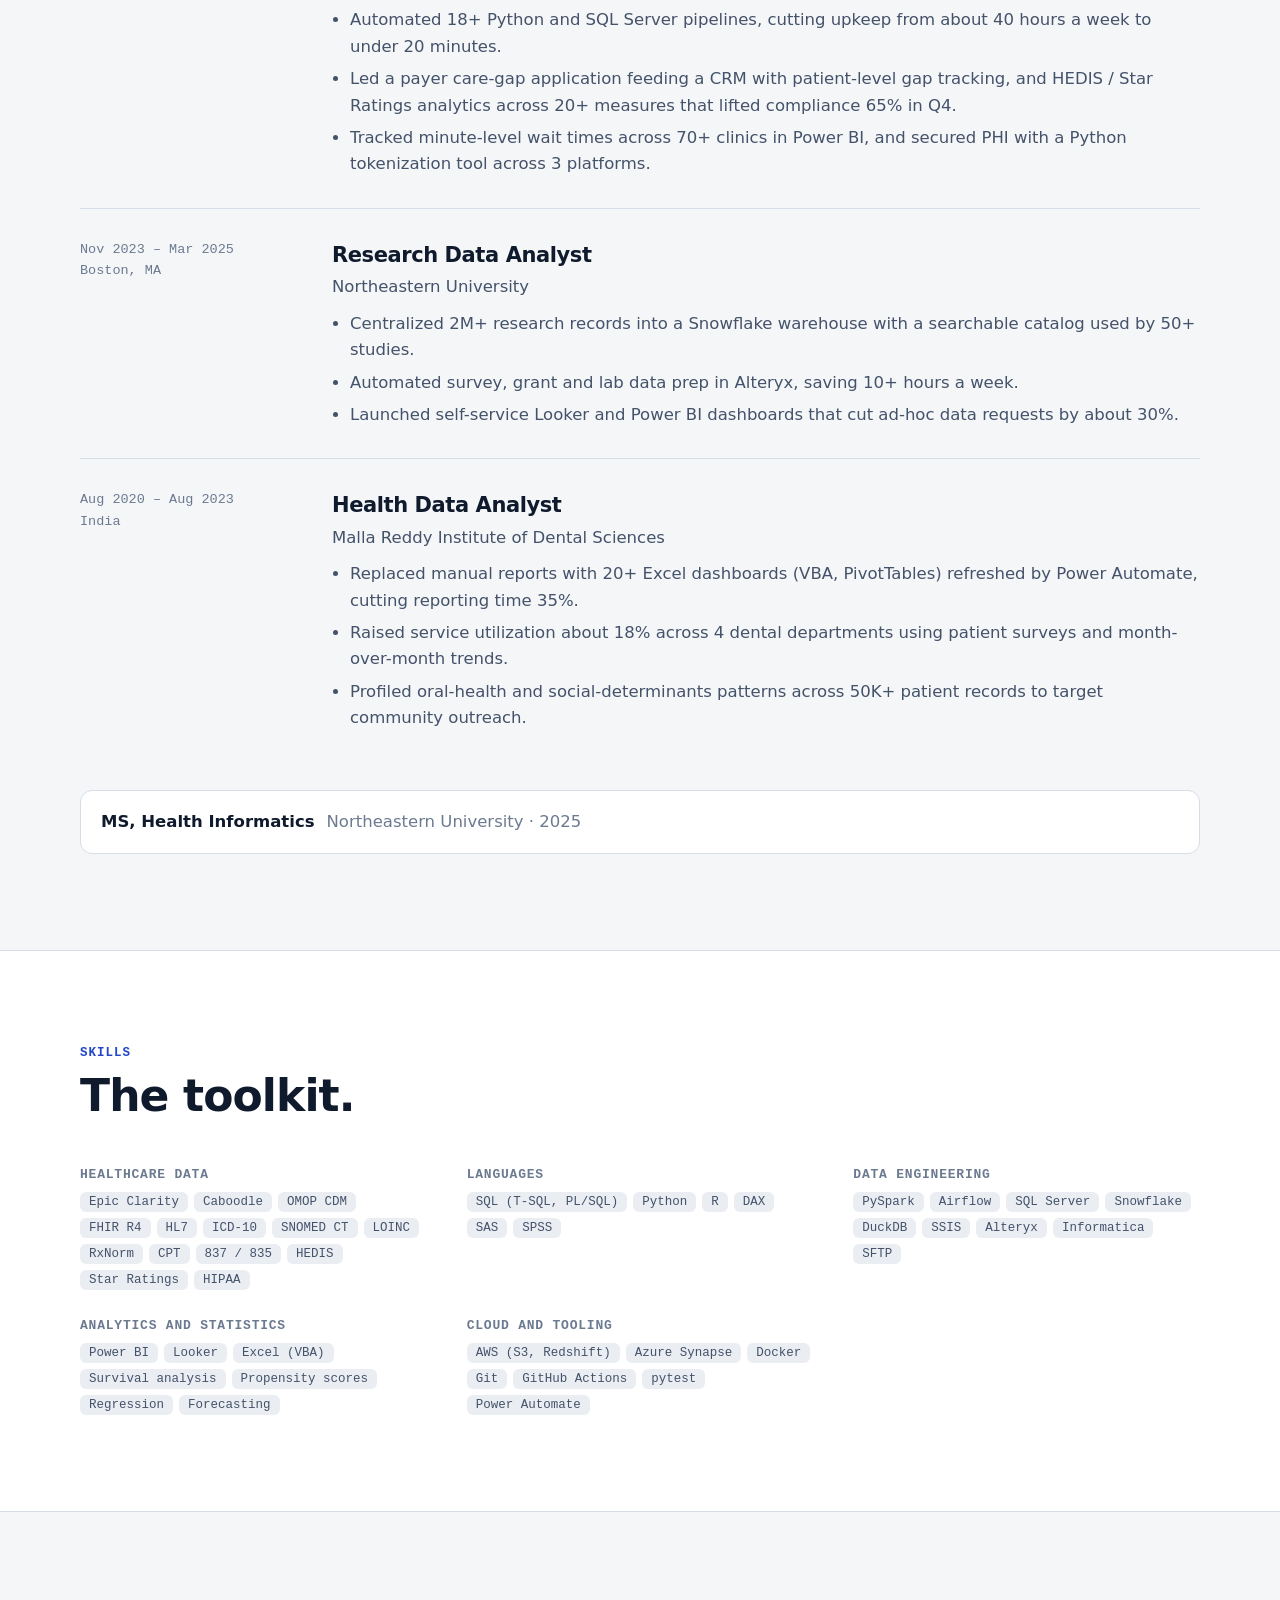
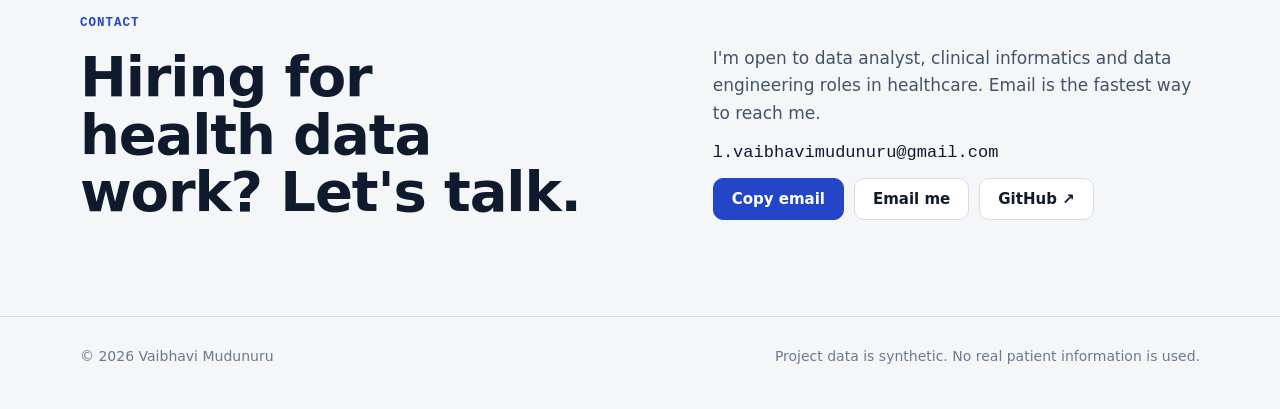
==== commit 5c970ec0: "Rename project 03 to Rosetta" ====
--- a/index.html
+++ b/index.html
@@ -153,7 +153,7 @@
     <article class="project">
       <div class="project-text">
         <div class="project-num">03 <span class="tag">Clinical informatics · RWE</span></div>
-        <h3>OMOP multi-site ETL and RWE study</h3>
+        <h3>Rosetta: one OMOP warehouse from two EHR formats</h3>
         <p class="summary">Two health systems, two formats: an Epic Clarity extract and a FHIR R4 bulk export. A PySpark ETL maps both into one OMOP CDM v5.4 warehouse, 163 OHDSI-style checks test it, and a new-user cohort study runs on top, with a known right answer to check against.</p>
         <ul class="facts">
           <li>ICD-10-CM, SNOMED, LOINC, RxNorm and CPT mapped through <code>Maps to</code>, routed by domain, with units harmonised (ounces, pounds, IFCC HbA1c)</li>
@@ -168,14 +168,14 @@
         </div>
         <div class="chips"><span class="chip">PySpark</span><span class="chip">OMOP CDM</span><span class="chip">FHIR R4</span><span class="chip">DuckDB</span><span class="chip">Airflow</span><span class="chip">AWS S3</span><span class="chip">lifelines</span><span class="chip">scikit-learn</span></div>
         <div class="btns">
-          <a class="btn primary small" href="https://mudunuru-vaibhavi.github.io/omop-multisite-etl/" target="_blank" rel="noopener">Live dashboard ↗</a>
-          <a class="btn small" href="https://github.com/mudunuru-vaibhavi/omop-multisite-etl" target="_blank" rel="noopener">Code ↗</a>
-          <a class="btn small" href="projects/omop-multisite-etl/">Case study →</a>
+          <a class="btn primary small" href="https://mudunuru-vaibhavi.github.io/rosetta-omop/" target="_blank" rel="noopener">Live dashboard ↗</a>
+          <a class="btn small" href="https://github.com/mudunuru-vaibhavi/rosetta-omop" target="_blank" rel="noopener">Code ↗</a>
+          <a class="btn small" href="projects/rosetta-omop/">Case study →</a>
         </div>
       </div>
       <div class="shot" data-gallery="omop">
         <figure>
-          <div class="chrome"><i></i><i></i><i></i><span>omop-multisite-etl · dashboard</span></div>
+          <div class="chrome"><i></i><i></i><i></i><span>rosetta-omop · dashboard</span></div>
           <img src="assets/img/omop-study.png" alt="Study view: cumulative incidence curves, hazard ratio forest plot, covariate balance and calibration" width="1280" height="1400" loading="lazy">
           <figcaption>Glipizide vs metformin: Kaplan–Meier curves, hazard ratios against the true value, balance and calibration.</figcaption>
         </figure>
--- a/assets/style.css
+++ b/assets/style.css
@@ -0,0 +1,224 @@
+/* Vaibhavi Mudunuru · portfolio
+   Layout: one 1160px column; the home page alternates full-bleed bands (hero, projects, practice, experience),
+   case studies use a 720px reading column with wide figures. */
+:root {
+  color-scheme: light;
+  --paper: #f4f6f8;
+  --surface: #ffffff;
+  --surface-2: #eaeef3;
+  --line: #d6dde6;
+  --ink: #0f1b2d;
+  --ink-2: #44526a;
+  --ink-3: #6c7a90;
+  --accent: #2346c8;
+  --accent-ink: #ffffff;
+  --accent-soft: #e2e8fb;
+  --signal: #d9480f;
+  --ok: #157f3b;
+  --hold: #b45f06;
+  --term-bg: #0d1626;
+  --term-ink: #d7e1f0;
+  --term-dim: #7f8ea8;
+  --term-ok: #6fd39a;
+  --term-warn: #f2b25c;
+  --term-key: #8fb0ff;
+  --display: "Bricolage Grotesque", "Avenir Next", "Segoe UI", system-ui, sans-serif;
+  --body: "Inter", "Segoe UI", system-ui, -apple-system, sans-serif;
+  --mono: "IBM Plex Mono", ui-monospace, "SF Mono", Menlo, monospace;
+  --radius: 14px;
+  --gutter-l: max(20px, env(safe-area-inset-left, 0px));
+  --gutter-r: max(20px, env(safe-area-inset-right, 0px));
+}
+@media (prefers-color-scheme: dark) {
+  :root:not([data-theme="light"]) {
+    color-scheme: dark;
+    --paper: #0b111b; --surface: #111a28; --surface-2: #172234; --line: #24324a;
+    --ink: #e8eef8; --ink-2: #aab6ca; --ink-3: #7d8aa1;
+    --accent: #7f9cff; --accent-ink: #0b111b; --accent-soft: #1a2647;
+    --signal: #ff8a4c; --ok: #5cc98a; --hold: #f0ad57;
+    --term-bg: #070c15;
+  }
+}
+:root[data-theme="dark"] {
+  color-scheme: dark;
+  --paper: #0b111b; --surface: #111a28; --surface-2: #172234; --line: #24324a;
+  --ink: #e8eef8; --ink-2: #aab6ca; --ink-3: #7d8aa1;
+  --accent: #7f9cff; --accent-ink: #0b111b; --accent-soft: #1a2647;
+  --signal: #ff8a4c; --ok: #5cc98a; --hold: #f0ad57;
+  --term-bg: #070c15;
+}
+
+*, *::before, *::after { box-sizing: border-box; }
+html { -webkit-text-size-adjust: 100%; }
+@media (prefers-reduced-motion: no-preference) { html { scroll-behavior: smooth; } }
+body {
+  margin: 0; background: var(--paper); color: var(--ink);
+  font: 16.5px/1.6 var(--body); font-feature-settings: "cv11", "ss01";
+}
+img { max-width: 100%; height: auto; display: block; }
+a { color: var(--accent); text-underline-offset: 3px; }
+a:focus-visible, button:focus-visible { outline: 2px solid var(--accent); outline-offset: 3px; border-radius: 4px; }
+h1, h2, h3, h4 { font-family: var(--display); color: var(--ink); text-wrap: balance; margin: 0; letter-spacing: -0.02em; }
+p { margin: 0; }
+code, .mono { font-family: var(--mono); font-size: 0.88em; }
+code { background: var(--surface-2); padding: 1px 6px; border-radius: 5px; }
+.wrap { max-width: 1160px; margin: 0 auto; padding-left: var(--gutter-l); padding-right: var(--gutter-r); }
+.read { max-width: 720px; }
+.eyebrow { font: 600 12.5px/1 var(--mono); letter-spacing: 0.08em; text-transform: uppercase; color: var(--accent); }
+.lede { font-size: 19px; color: var(--ink-2); max-width: 62ch; }
+.muted { color: var(--ink-3); }
+.skip { position: absolute; left: -999px; top: 0; }
+.skip:focus { left: 12px; top: 12px; z-index: 50; background: var(--surface); padding: 8px 12px; }
+
+/* ---------- nav ---------- */
+body::before { content: ""; position: fixed; inset: 0 0 auto; height: env(safe-area-inset-top, 0px); z-index: 30; background: var(--paper); }
+.nav { position: sticky; top: env(safe-area-inset-top, 0px); z-index: 20; background: color-mix(in srgb, var(--paper) 88%, transparent);
+  backdrop-filter: saturate(1.4) blur(10px); -webkit-backdrop-filter: saturate(1.4) blur(10px); border-bottom: 1px solid var(--line); }
+.nav .wrap { display: flex; align-items: center; gap: 22px; min-height: 60px; }
+.brand { font: 700 17px/1 var(--display); color: var(--ink); text-decoration: none; display: flex; align-items: center; gap: 10px; letter-spacing: -0.01em; }
+.brand .mark { width: 30px; height: 30px; border-radius: 8px; background: var(--accent); color: var(--accent-ink); display: grid; place-items: center; font-size: 13px; }
+.nav ul { display: flex; gap: 20px; list-style: none; margin: 0 0 0 auto; padding: 0; }
+.nav ul a { color: var(--ink-2); text-decoration: none; font-size: 15px; font-weight: 500; }
+.nav ul a:hover { color: var(--ink); }
+.theme-btn { border: 1px solid var(--line); background: var(--surface); color: var(--ink-2); border-radius: 999px; padding: 6px 12px; font: 500 13px var(--body); cursor: pointer; }
+@media (max-width: 760px) { .nav ul { display: none; } .theme-btn { margin-left: auto; } }
+
+/* ---------- buttons ---------- */
+.btns { display: flex; flex-wrap: wrap; gap: 10px; }
+.btn { display: inline-flex; align-items: center; gap: 8px; padding: 11px 18px; border-radius: 10px; font: 600 15px var(--body); text-decoration: none; border: 1px solid var(--line); color: var(--ink); background: var(--surface); transition: transform .15s ease, border-color .15s ease; }
+.btn:hover { border-color: var(--ink-3); transform: translateY(-1px); }
+.btn.primary { background: var(--accent); border-color: var(--accent); color: var(--accent-ink); }
+.btn.small { padding: 7px 12px; font-size: 14px; border-radius: 8px; }
+
+/* ---------- hero ---------- */
+.hero { padding-block: 72px 56px; }
+.hero .wrap { display: grid; grid-template-columns: minmax(0, 1.05fr) minmax(0, 1fr); gap: 56px; align-items: center; }
+.hero h1 { font-size: clamp(38px, 5.6vw, 64px); line-height: 1.02; font-weight: 700; margin: 16px 0 20px; }
+.hero h1 em { font-style: normal; color: var(--accent); }
+.hero .lede { margin-bottom: 28px; }
+@media (max-width: 920px) { .hero .wrap { grid-template-columns: minmax(0, 1fr); gap: 36px; } .hero { padding-block: 44px 40px; } }
+
+/* terminal trace */
+.term { background: var(--term-bg); color: var(--term-ink); border-radius: var(--radius); font: 13px/1.7 var(--mono); box-shadow: 0 30px 60px -30px rgba(15, 27, 45, 0.55); overflow: hidden; min-width: 0; }
+.term-bar { display: flex; align-items: center; gap: 4px; padding: 8px 10px; border-bottom: 1px solid rgba(255,255,255,.07); overflow-x: auto; }
+.term-tab { background: none; border: 0; color: var(--term-dim); font: 500 12.5px var(--mono); padding: 6px 10px; border-radius: 7px; cursor: pointer; white-space: nowrap; }
+.term-tab[aria-selected="true"] { background: rgba(255,255,255,.08); color: var(--term-ink); }
+.term-body { padding: 16px 18px 18px; min-height: 290px; overflow-x: auto; }
+.term-body p { white-space: pre; margin: 0; }
+.term .t { color: var(--term-dim); }
+.term .ok { color: var(--term-ok); }
+.term .warn { color: var(--term-warn); }
+.term .key { color: var(--term-key); }
+.term-foot { padding: 10px 18px; border-top: 1px solid rgba(255,255,255,.07); color: var(--term-dim); font-size: 12px; display: flex; justify-content: space-between; gap: 12px; flex-wrap: wrap; }
+@media (prefers-reduced-motion: no-preference) {
+  .term-body p { animation: line-in .35s ease both; }
+  @keyframes line-in { from { opacity: .25; transform: translateY(3px); } to { opacity: 1; transform: none; } }
+}
+
+/* ---------- stats ---------- */
+.stats { border-block: 1px solid var(--line); background: var(--surface); }
+.stats .wrap { display: grid; grid-template-columns: repeat(4, minmax(0, 1fr)); }
+.stat { padding: 26px 22px 26px 0; }
+.stat + .stat { padding-left: 22px; border-left: 1px solid var(--line); }
+.stat b { display: block; font: 700 36px/1.05 var(--display); letter-spacing: -0.03em; font-variant-numeric: tabular-nums; }
+.stat span { font-size: 14px; color: var(--ink-2); }
+@media (max-width: 760px) { .stats .wrap { grid-template-columns: repeat(2, minmax(0, 1fr)); } .stat:nth-child(3) { border-left: 0; padding-left: 0; } .stat:nth-child(n+3) { border-top: 1px solid var(--line); } }
+
+/* ---------- sections ---------- */
+section.band { padding-block: 96px; }
+section.band.alt { background: var(--surface); border-block: 1px solid var(--line); }
+.section-head { display: grid; gap: 12px; margin-bottom: 48px; max-width: 760px; }
+.section-head h2 { font-size: clamp(30px, 4vw, 44px); line-height: 1.08; }
+@media (max-width: 760px) { section.band { padding-block: 64px; } }
+
+/* ---------- project showcase ---------- */
+.project { display: grid; grid-template-columns: minmax(0, 0.95fr) minmax(0, 1.1fr); gap: 48px; align-items: start; padding-block: 48px; border-top: 1px solid var(--line); }
+.project:first-of-type { border-top: 0; padding-top: 0; }
+.project.flip .project-text { order: 2; }
+.project-text { display: flex; flex-direction: column; gap: 16px; min-width: 0; }
+.project-num { font: 600 13px var(--mono); color: var(--ink-3); display: flex; gap: 10px; align-items: center; }
+.project-num .tag { color: var(--accent); background: var(--accent-soft); padding: 2px 8px; border-radius: 6px; }
+.project h3 { font-size: clamp(26px, 3vw, 34px); line-height: 1.1; }
+.project .summary { color: var(--ink-2); font-size: 17px; }
+.facts { list-style: none; padding: 0; margin: 0; display: grid; gap: 8px; }
+.facts li { position: relative; padding-left: 22px; color: var(--ink-2); font-size: 15.5px; }
+.facts li::before { content: ""; position: absolute; left: 2px; top: 9px; width: 7px; height: 7px; border-radius: 2px; background: var(--accent); }
+.metrics { display: grid; grid-template-columns: repeat(3, minmax(0, 1fr)); gap: 1px; background: var(--line); border: 1px solid var(--line); border-radius: 12px; overflow: hidden; }
+.metrics div { background: var(--surface); padding: 12px 14px; }
+.metrics b { display: block; font: 700 22px/1.15 var(--display); font-variant-numeric: tabular-nums; }
+.metrics span { font-size: 12.5px; color: var(--ink-3); line-height: 1.35; display: block; }
+.chips { display: flex; flex-wrap: wrap; gap: 6px; }
+.chip { font: 500 12.5px var(--mono); padding: 3px 9px; border-radius: 6px; background: var(--surface-2); color: var(--ink-2); }
+.shot { min-width: 0; display: flex; flex-direction: column; gap: 10px; position: sticky; top: 84px; }
+.shot figure { margin: 0; border: 1px solid var(--line); border-radius: var(--radius); overflow: hidden; background: var(--surface); box-shadow: 0 24px 50px -28px rgba(15, 27, 45, .35); }
+.shot .chrome { display: flex; gap: 6px; padding: 9px 12px; border-bottom: 1px solid var(--line); background: var(--surface-2); align-items: center; }
+.shot .chrome i { width: 9px; height: 9px; border-radius: 50%; background: var(--line); }
+.shot .chrome span { margin-left: 8px; font: 12px var(--mono); color: var(--ink-3); overflow: hidden; text-overflow: ellipsis; white-space: nowrap; }
+.shot img { aspect-ratio: 16 / 10.5; object-fit: cover; object-position: top; width: 100%; }
+.shot-tabs { display: flex; flex-wrap: wrap; gap: 6px; }
+.shot-tabs button { border: 1px solid var(--line); background: var(--surface); color: var(--ink-2); font: 500 13px var(--body); padding: 5px 11px; border-radius: 999px; cursor: pointer; }
+.shot-tabs button[aria-pressed="true"] { background: var(--ink); color: var(--paper); border-color: var(--ink); }
+.shot figcaption { font-size: 13.5px; color: var(--ink-3); padding: 10px 14px; border-top: 1px solid var(--line); }
+@media (max-width: 920px) { .project, .project.flip { grid-template-columns: minmax(0, 1fr); gap: 28px; } .project.flip .project-text { order: 0; } .shot { position: static; } .metrics { grid-template-columns: repeat(3, minmax(0, 1fr)); } }
+@media (max-width: 480px) { .metrics { grid-template-columns: minmax(0, 1fr); } }
+
+/* ---------- practice ---------- */
+.practice { display: grid; grid-template-columns: repeat(auto-fit, minmax(240px, 1fr)); gap: 0; border-top: 1px solid var(--line); }
+.practice > div { padding: 26px 24px 26px 0; display: grid; gap: 8px; align-content: start; }
+.practice > div + div { padding-left: 24px; border-left: 1px solid var(--line); }
+.practice h3 { font-size: 19px; }
+.practice p { color: var(--ink-2); font-size: 15.5px; }
+.practice .where { font: 12.5px var(--mono); color: var(--ink-3); }
+@media (max-width: 1060px) { .practice > div + div { border-left: 0; padding-left: 0; } .practice > div { border-bottom: 1px solid var(--line); } }
+
+/* ---------- experience ---------- */
+.timeline { display: grid; gap: 0; }
+.job { display: grid; grid-template-columns: 220px minmax(0, 1fr); gap: 32px; padding-block: 30px; border-top: 1px solid var(--line); }
+.job .when { font: 500 13.5px/1.6 var(--mono); color: var(--ink-3); }
+.job h3 { font-size: 21px; }
+.job .org { color: var(--ink-2); margin: 2px 0 10px; }
+.job ul { margin: 0; padding-left: 18px; display: grid; gap: 6px; color: var(--ink-2); }
+.edu { margin-top: 28px; padding: 18px 20px; border: 1px solid var(--line); border-radius: 12px; background: var(--surface); display: flex; gap: 12px; flex-wrap: wrap; align-items: baseline; }
+@media (max-width: 760px) { .job { grid-template-columns: minmax(0, 1fr); gap: 8px; } }
+
+/* ---------- skills ---------- */
+.skills { display: grid; grid-template-columns: repeat(auto-fit, minmax(300px, 1fr)); gap: 28px 40px; }
+.skills h3 { font: 600 13px var(--mono); letter-spacing: .06em; text-transform: uppercase; color: var(--ink-3); margin-bottom: 10px; }
+
+/* ---------- contact ---------- */
+.contact { display: grid; grid-template-columns: minmax(0, 1.2fr) minmax(0, 1fr); gap: 48px; align-items: end; }
+.contact h2 { font-size: clamp(34px, 5vw, 56px); line-height: 1.02; }
+.contact .addr { font: 500 17px var(--mono); color: var(--ink); user-select: all; word-break: break-all; }
+@media (max-width: 760px) { .contact { grid-template-columns: minmax(0, 1fr); } }
+footer.site { padding-block: 28px calc(28px + env(safe-area-inset-bottom, 0px)); border-top: 1px solid var(--line); color: var(--ink-3); font-size: 14px; }
+footer.site .wrap { display: flex; flex-wrap: wrap; gap: 8px 24px; justify-content: space-between; }
+
+/* ---------- case study ---------- */
+.cs-hero { padding-block: 56px 40px; }
+.cs-hero .back { font-size: 14.5px; text-decoration: none; color: var(--ink-3); }
+.cs-hero h1 { font-size: clamp(34px, 5vw, 54px); line-height: 1.05; margin: 14px 0 16px; }
+.cs-hero .btns { margin-top: 24px; }
+.cs-figure { margin: 8px 0 0; }
+.cs-figure img { border: 1px solid var(--line); border-radius: var(--radius); box-shadow: 0 24px 50px -28px rgba(15, 27, 45, .35); }
+.cs-figure figcaption { font-size: 13.5px; color: var(--ink-3); margin-top: 10px; }
+.cs-numbers { display: grid; grid-template-columns: repeat(auto-fit, minmax(170px, 1fr)); gap: 1px; background: var(--line); border: 1px solid var(--line); border-radius: 12px; overflow: hidden; margin-block: 40px; }
+.cs-numbers div { background: var(--surface); padding: 16px 18px; }
+.cs-numbers b { display: block; font: 700 26px/1.15 var(--display); font-variant-numeric: tabular-nums; }
+.cs-numbers span { font-size: 13.5px; color: var(--ink-2); }
+.cs h2 { font-size: 28px; margin: 56px 0 14px; }
+.cs h3 { font-size: 19px; margin: 28px 0 8px; }
+.cs p { color: var(--ink-2); margin-bottom: 14px; }
+.cs ul, .cs ol { color: var(--ink-2); padding-left: 20px; display: grid; gap: 6px; margin: 0 0 14px; }
+.steps { list-style: none; padding: 0 !important; counter-reset: s; gap: 0 !important; }
+.steps li { counter-increment: s; display: grid; grid-template-columns: 40px minmax(0, 1fr); gap: 14px; padding: 16px 0; border-top: 1px solid var(--line); }
+.steps li::before { content: counter(s); width: 30px; height: 30px; border-radius: 8px; background: var(--accent-soft); color: var(--accent); font: 600 14px/30px var(--display); text-align: center; }
+.steps b { color: var(--ink); display: block; }
+.callout { border: 1px solid var(--line); border-left: 3px solid var(--signal); background: var(--surface); border-radius: 10px; padding: 14px 16px; margin: 0 0 14px; color: var(--ink-2); }
+.callout b { color: var(--ink); }
+.tbl { overflow-x: auto; border: 1px solid var(--line); border-radius: 12px; background: var(--surface); margin: 0 0 16px; }
+.tbl table { border-collapse: collapse; width: 100%; font-size: 14.5px; min-width: 560px; }
+.tbl th, .tbl td { text-align: left; padding: 10px 14px; border-bottom: 1px solid var(--line); vertical-align: top; }
+.tbl th { background: var(--surface-2); color: var(--ink-3); font: 600 12px var(--body); letter-spacing: .05em; text-transform: uppercase; }
+.tbl tr:last-child td { border-bottom: 0; }
+.tbl td.num { text-align: right; font-variant-numeric: tabular-nums; }
+.next-proj { margin-top: 64px; padding: 24px; border: 1px solid var(--line); border-radius: var(--radius); background: var(--surface); display: flex; justify-content: space-between; gap: 16px; flex-wrap: wrap; align-items: center; }
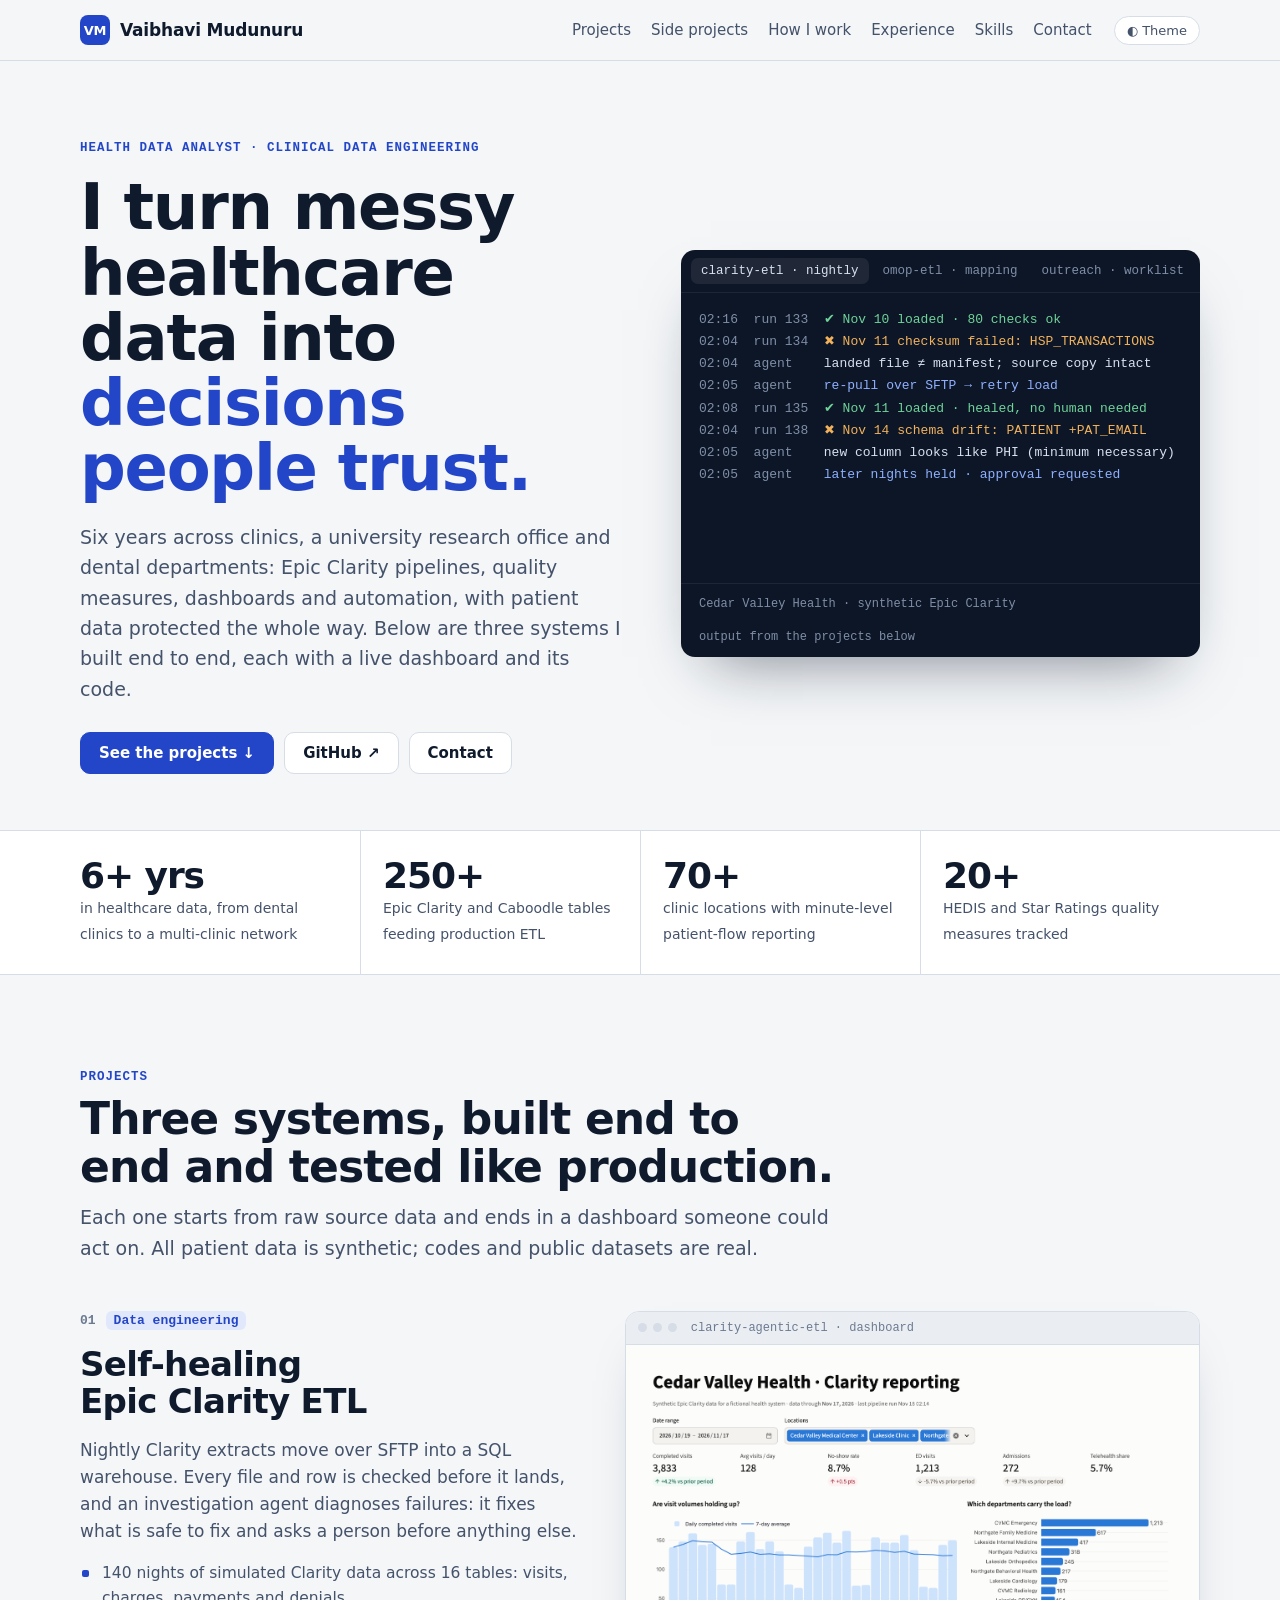
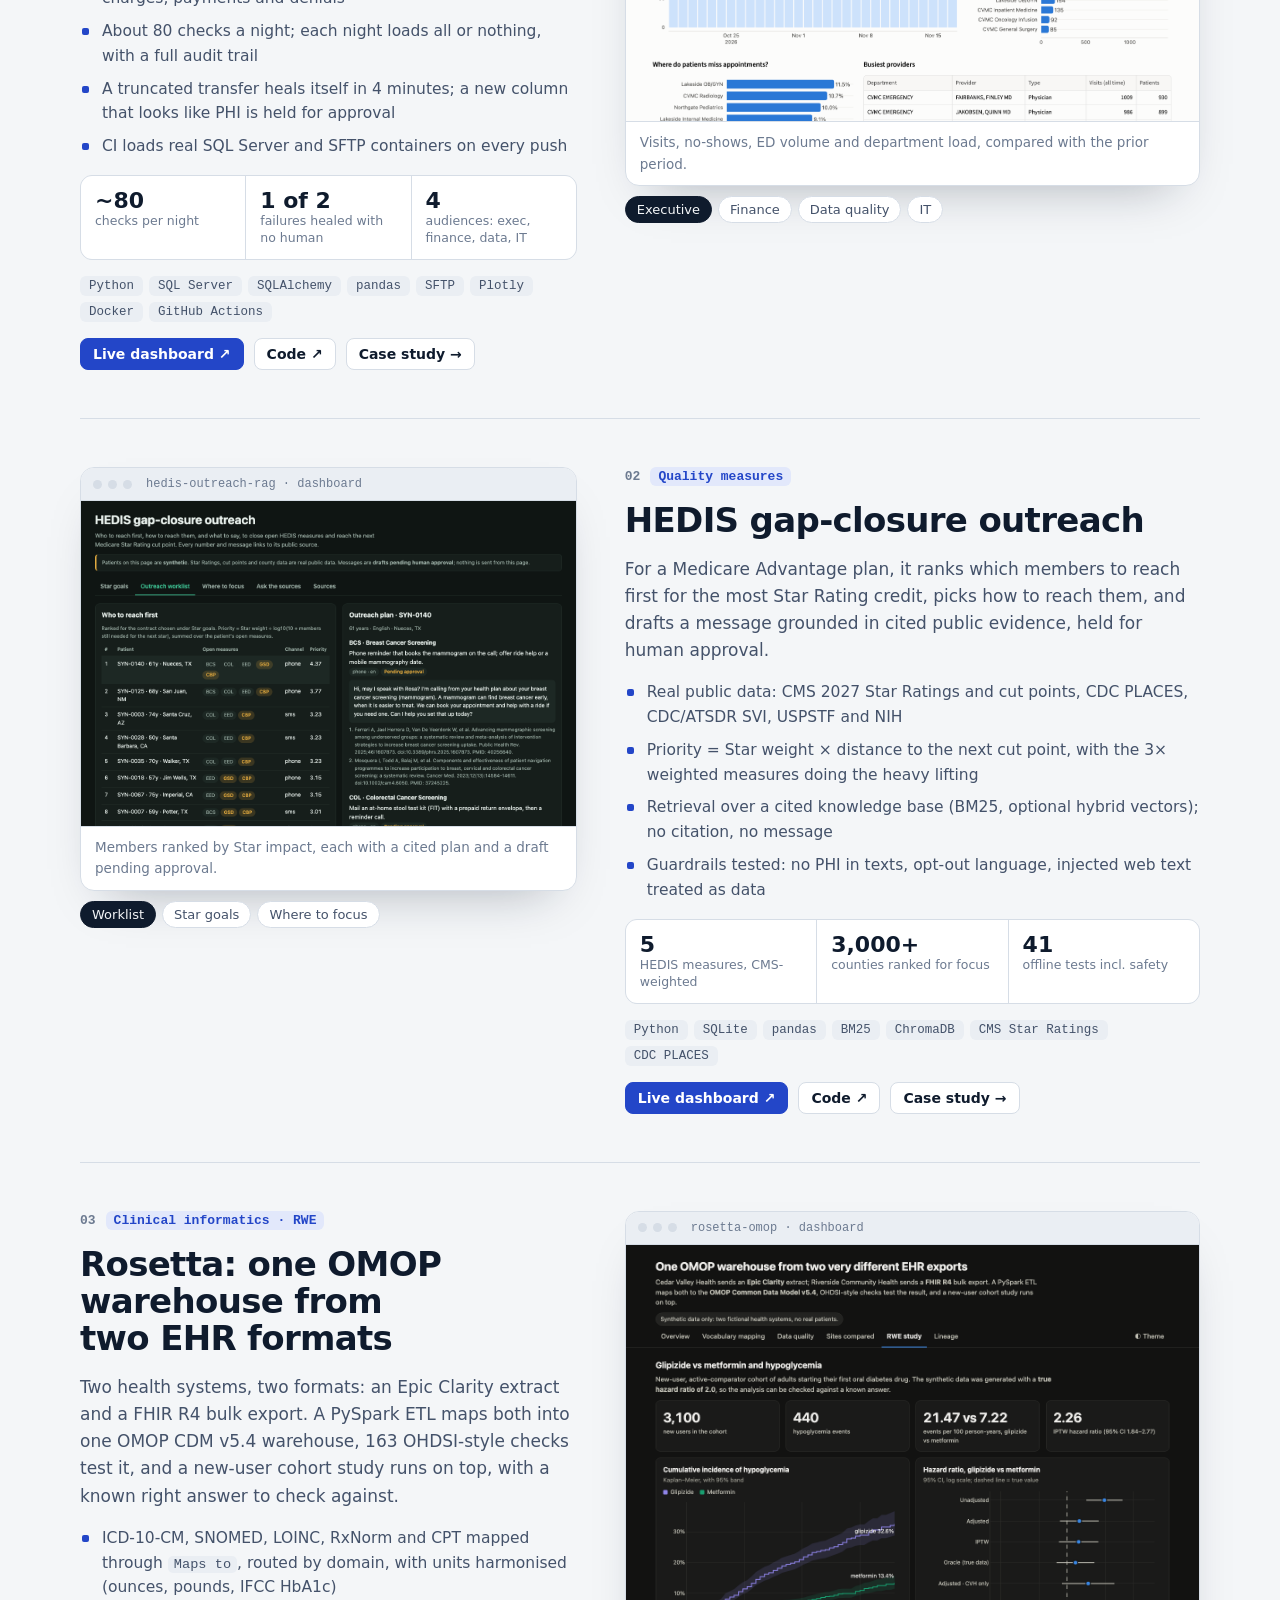
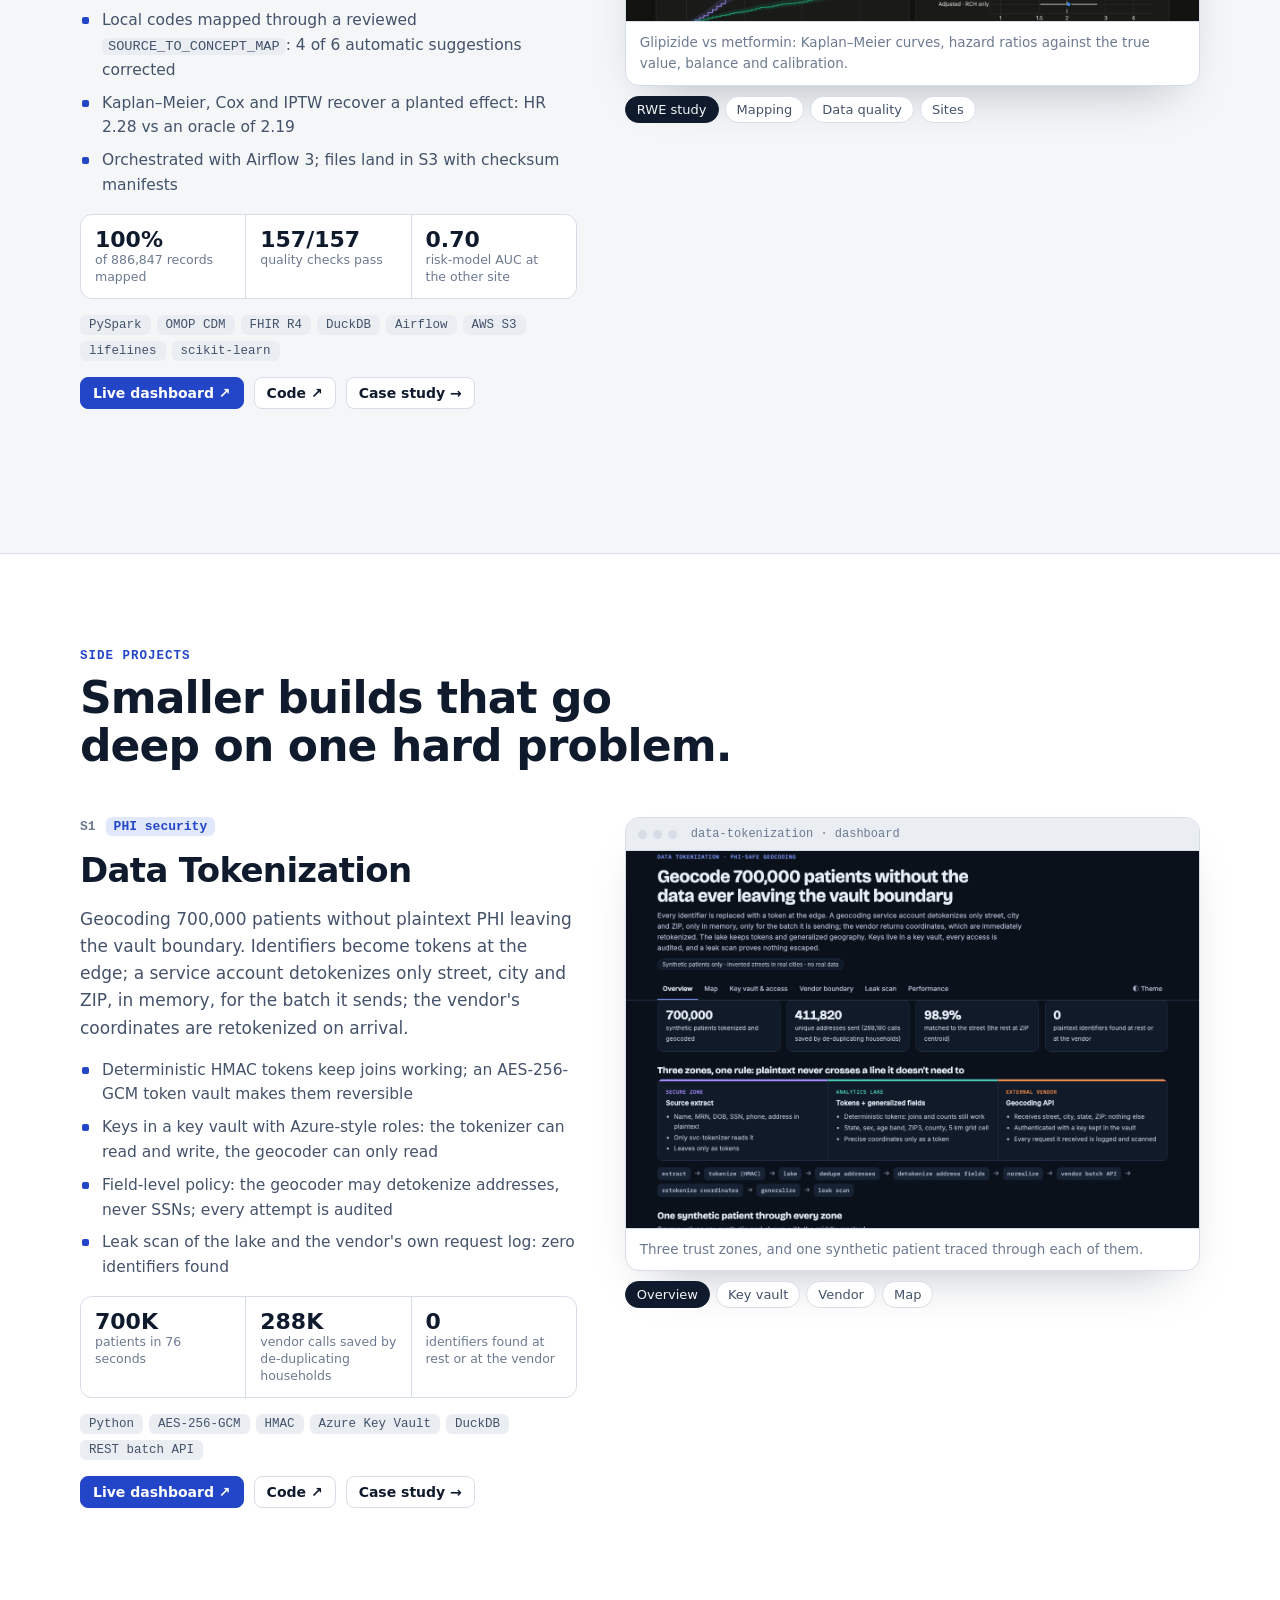
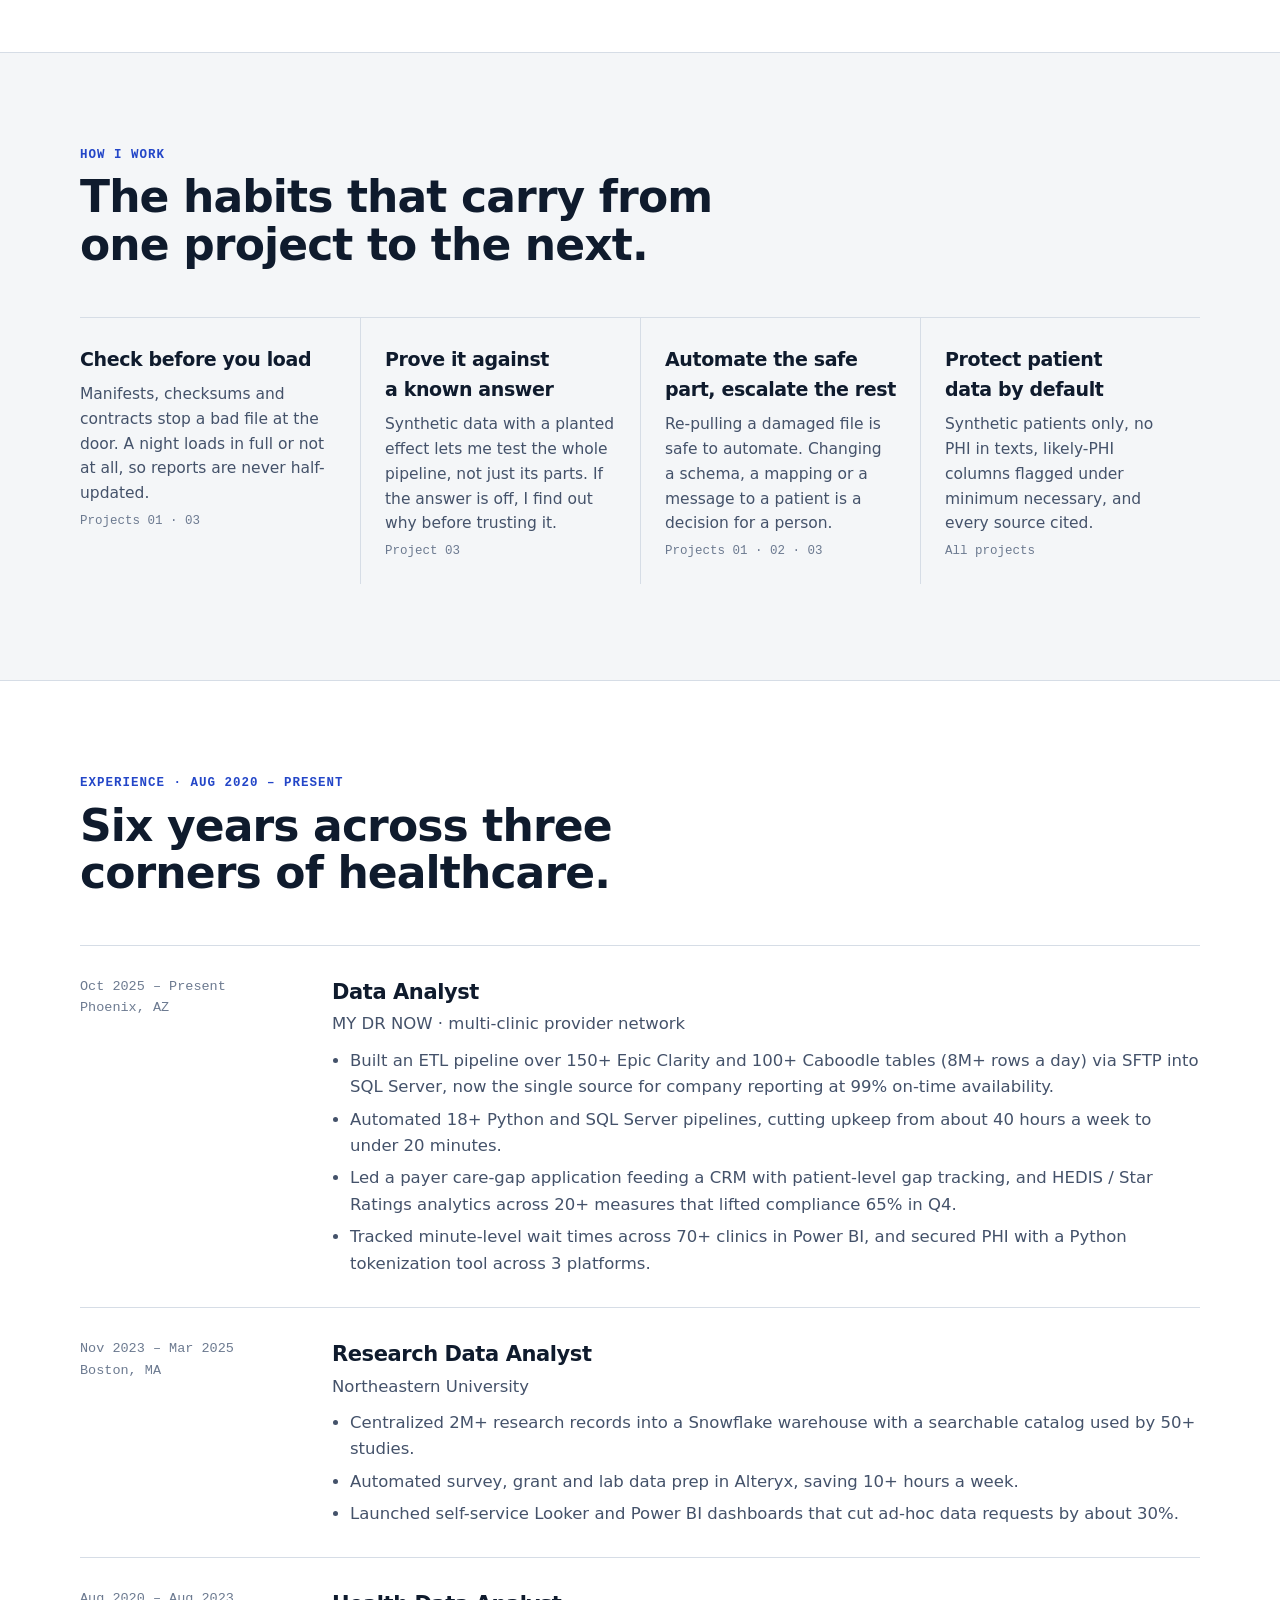
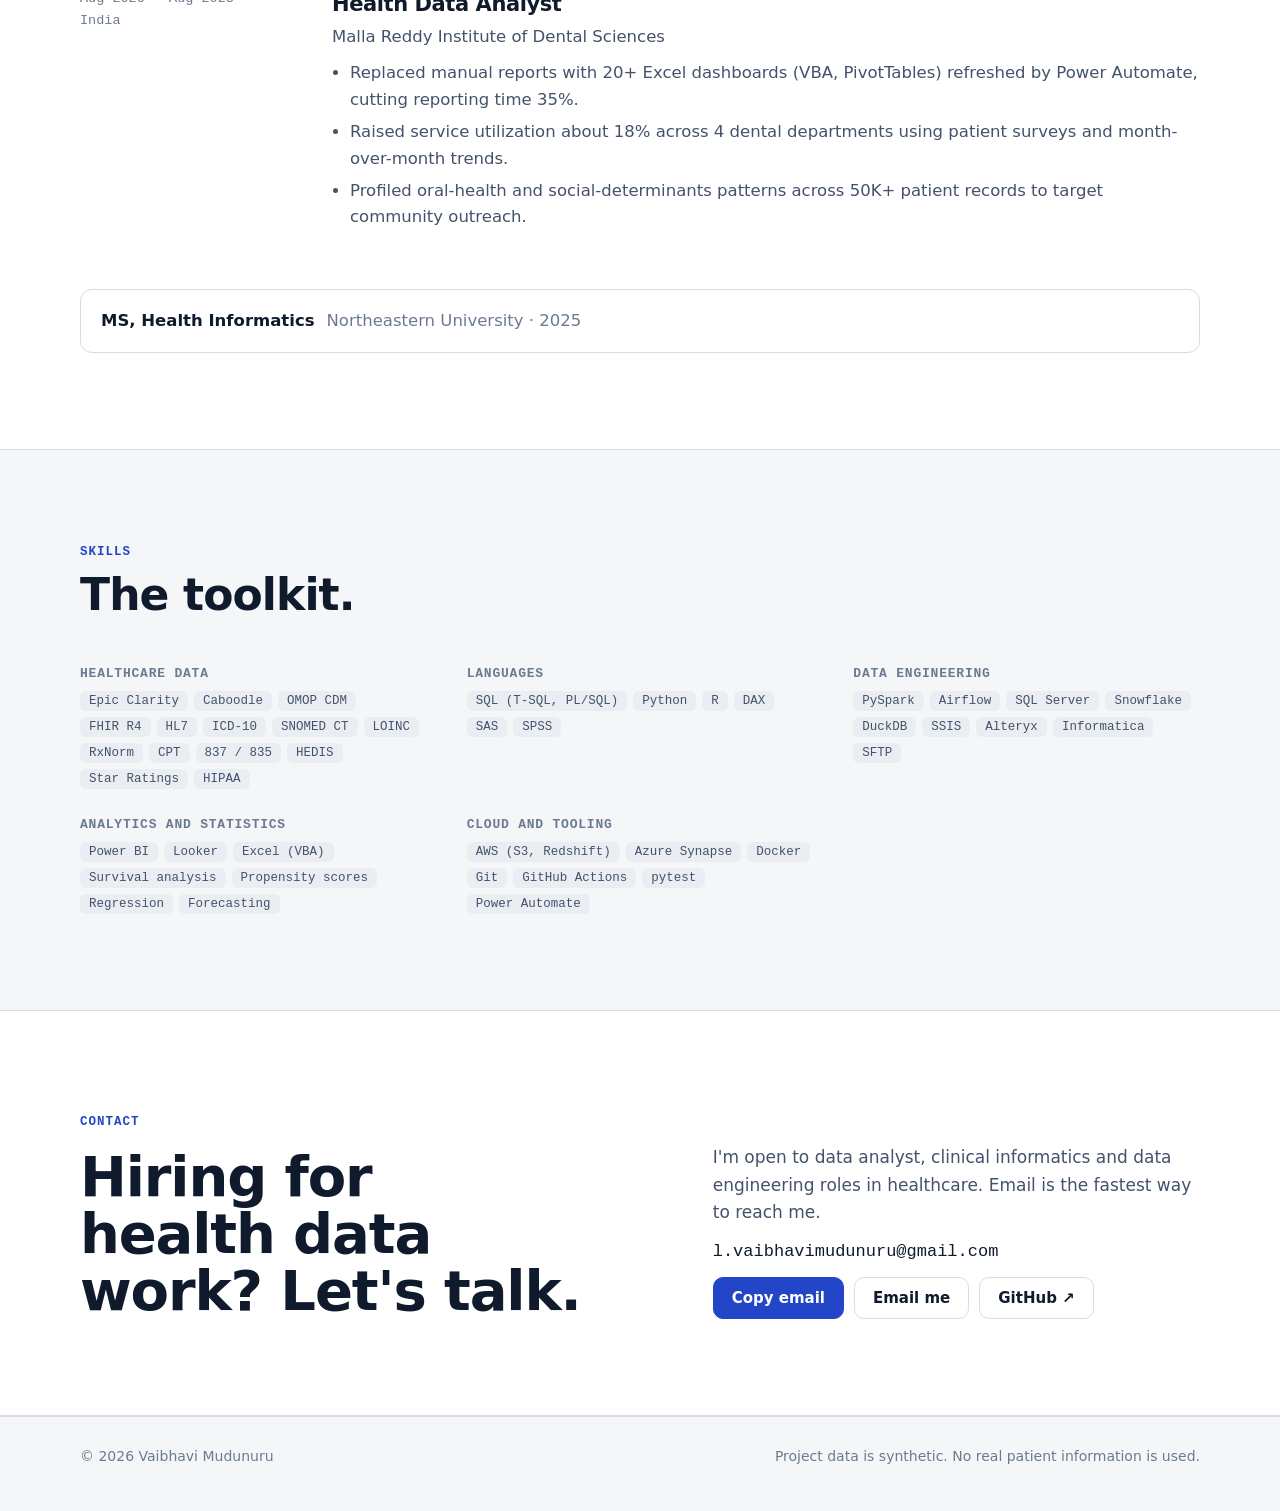
==== commit d21be704: "Add the Data Tokenization side project and case study" ====
--- a/index.html
+++ b/index.html
@@ -21,6 +21,7 @@
     <a class="brand" href="#top"><span class="mark">VM</span>Vaibhavi Mudunuru</a>
     <ul>
       <li><a href="#projects">Projects</a></li>
+      <li><a href="#side">Side projects</a></li>
       <li><a href="#practice">How I work</a></li>
       <li><a href="#experience">Experience</a></li>
       <li><a href="#skills">Skills</a></li>
@@ -190,7 +191,53 @@
   </div>
 </section>
 
-<section class="band alt" id="practice">
+<section class="band alt" id="side">
+  <div class="wrap">
+    <div class="section-head">
+      <span class="eyebrow">Side projects</span>
+      <h2>Smaller builds that go deep on one hard problem.</h2>
+    </div>
+    <article class="project">
+      <div class="project-text">
+        <div class="project-num">S1 <span class="tag">PHI security</span></div>
+        <h3>Data Tokenization</h3>
+        <p class="summary">Geocoding 700,000 patients without plaintext PHI leaving the vault boundary. Identifiers become tokens at the edge; a service account detokenizes only street, city and ZIP, in memory, for the batch it sends; the vendor's coordinates are retokenized on arrival.</p>
+        <ul class="facts">
+          <li>Deterministic HMAC tokens keep joins working; an AES-256-GCM token vault makes them reversible</li>
+          <li>Keys in a key vault with Azure-style roles: the tokenizer can read and write, the geocoder can only read</li>
+          <li>Field-level policy: the geocoder may detokenize addresses, never SSNs; every attempt is audited</li>
+          <li>Leak scan of the lake and the vendor's own request log: zero identifiers found</li>
+        </ul>
+        <div class="metrics">
+          <div><b>700K</b><span>patients in 76 seconds</span></div>
+          <div><b>288K</b><span>vendor calls saved by de-duplicating households</span></div>
+          <div><b>0</b><span>identifiers found at rest or at the vendor</span></div>
+        </div>
+        <div class="chips"><span class="chip">Python</span><span class="chip">AES-256-GCM</span><span class="chip">HMAC</span><span class="chip">Azure Key Vault</span><span class="chip">DuckDB</span><span class="chip">REST batch API</span></div>
+        <div class="btns">
+          <a class="btn primary small" href="https://mudunuru-vaibhavi.github.io/data-tokenization/" target="_blank" rel="noopener">Live dashboard ↗</a>
+          <a class="btn small" href="https://github.com/mudunuru-vaibhavi/data-tokenization" target="_blank" rel="noopener">Code ↗</a>
+          <a class="btn small" href="projects/data-tokenization/">Case study →</a>
+        </div>
+      </div>
+      <div class="shot" data-gallery="tok">
+        <figure>
+          <div class="chrome"><i></i><i></i><i></i><span>data-tokenization · dashboard</span></div>
+          <img src="assets/img/tok-overview.png" alt="Overview: three trust zones and one synthetic patient traced through each" width="1280" height="1300" loading="lazy">
+          <figcaption>Three trust zones, and one synthetic patient traced through each of them.</figcaption>
+        </figure>
+        <div class="shot-tabs" role="group" aria-label="Dashboard views">
+          <button type="button" aria-pressed="true" data-src="assets/img/tok-overview.png" data-alt="Overview of the three trust zones" data-cap="Three trust zones, and one synthetic patient traced through each of them.">Overview</button>
+          <button type="button" aria-pressed="false" data-src="assets/img/tok-vault.png" data-alt="Service accounts, access attempts and audit logs" data-cap="Service-account roles, every forbidden attempt denied, and both audit logs.">Key vault</button>
+          <button type="button" aria-pressed="false" data-src="assets/img/tok-vendor.png" data-alt="What the vendor received: address columns only, zero identifiers" data-cap="The vendor's own request log: five columns per row and zero identifiers.">Vendor</button>
+          <button type="button" aria-pressed="false" data-src="assets/img/tok-map.png" data-alt="Patients per 5 km grid cell in one city, small cells suppressed" data-cap="Generalized geography: patients per 5 km cell, with small cells suppressed.">Map</button>
+        </div>
+      </div>
+    </article>
+  </div>
+</section>
+
+<section class="band" id="practice">
   <div class="wrap">
     <div class="section-head">
       <span class="eyebrow">How I work</span>
@@ -205,7 +252,7 @@
   </div>
 </section>
 
-<section class="band" id="experience">
+<section class="band alt" id="experience">
   <div class="wrap">
     <div class="section-head">
       <span class="eyebrow">Experience · Aug 2020 – present</span>
@@ -254,7 +301,7 @@
   </div>
 </section>
 
-<section class="band alt" id="skills">
+<section class="band" id="skills">
   <div class="wrap">
     <div class="section-head">
       <span class="eyebrow">Skills</span>
@@ -270,7 +317,7 @@
   </div>
 </section>
 
-<section class="band" id="contact">
+<section class="band alt" id="contact">
   <div class="wrap contact">
     <div>
       <span class="eyebrow">Contact</span>
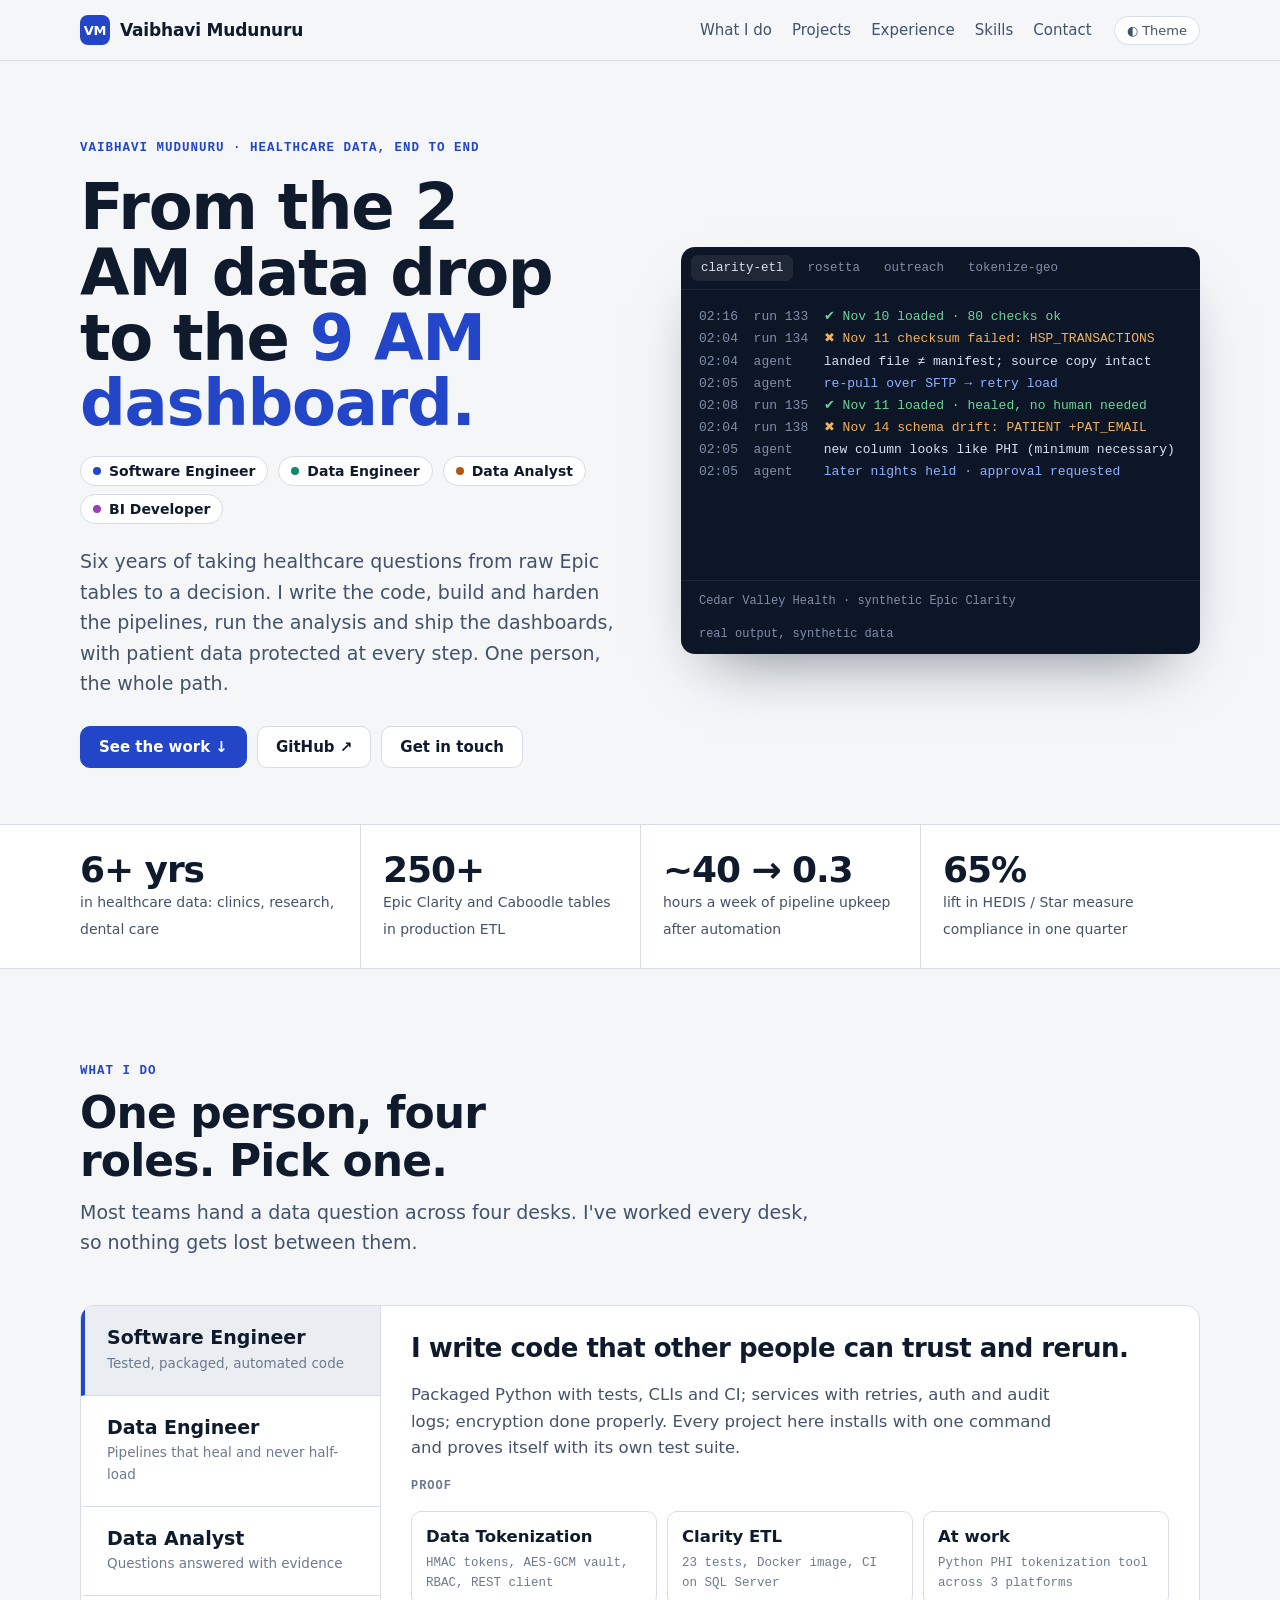
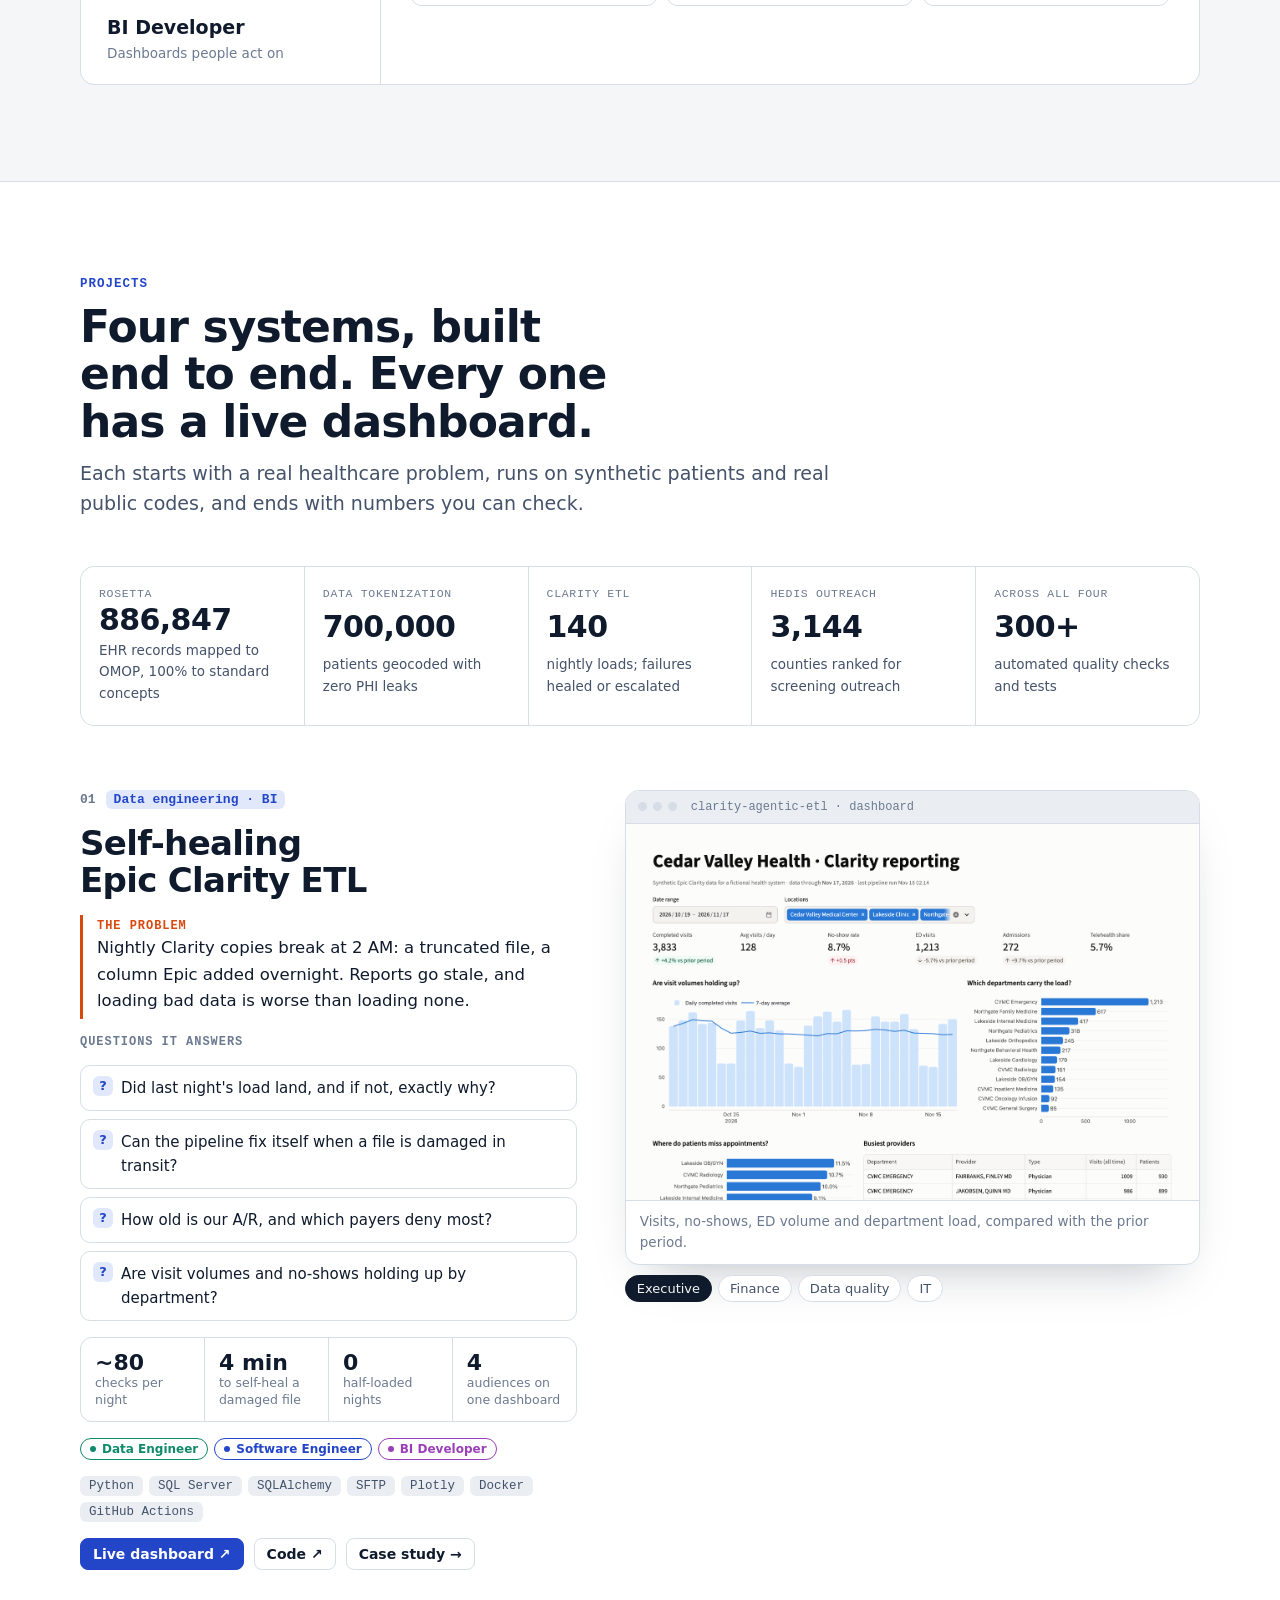
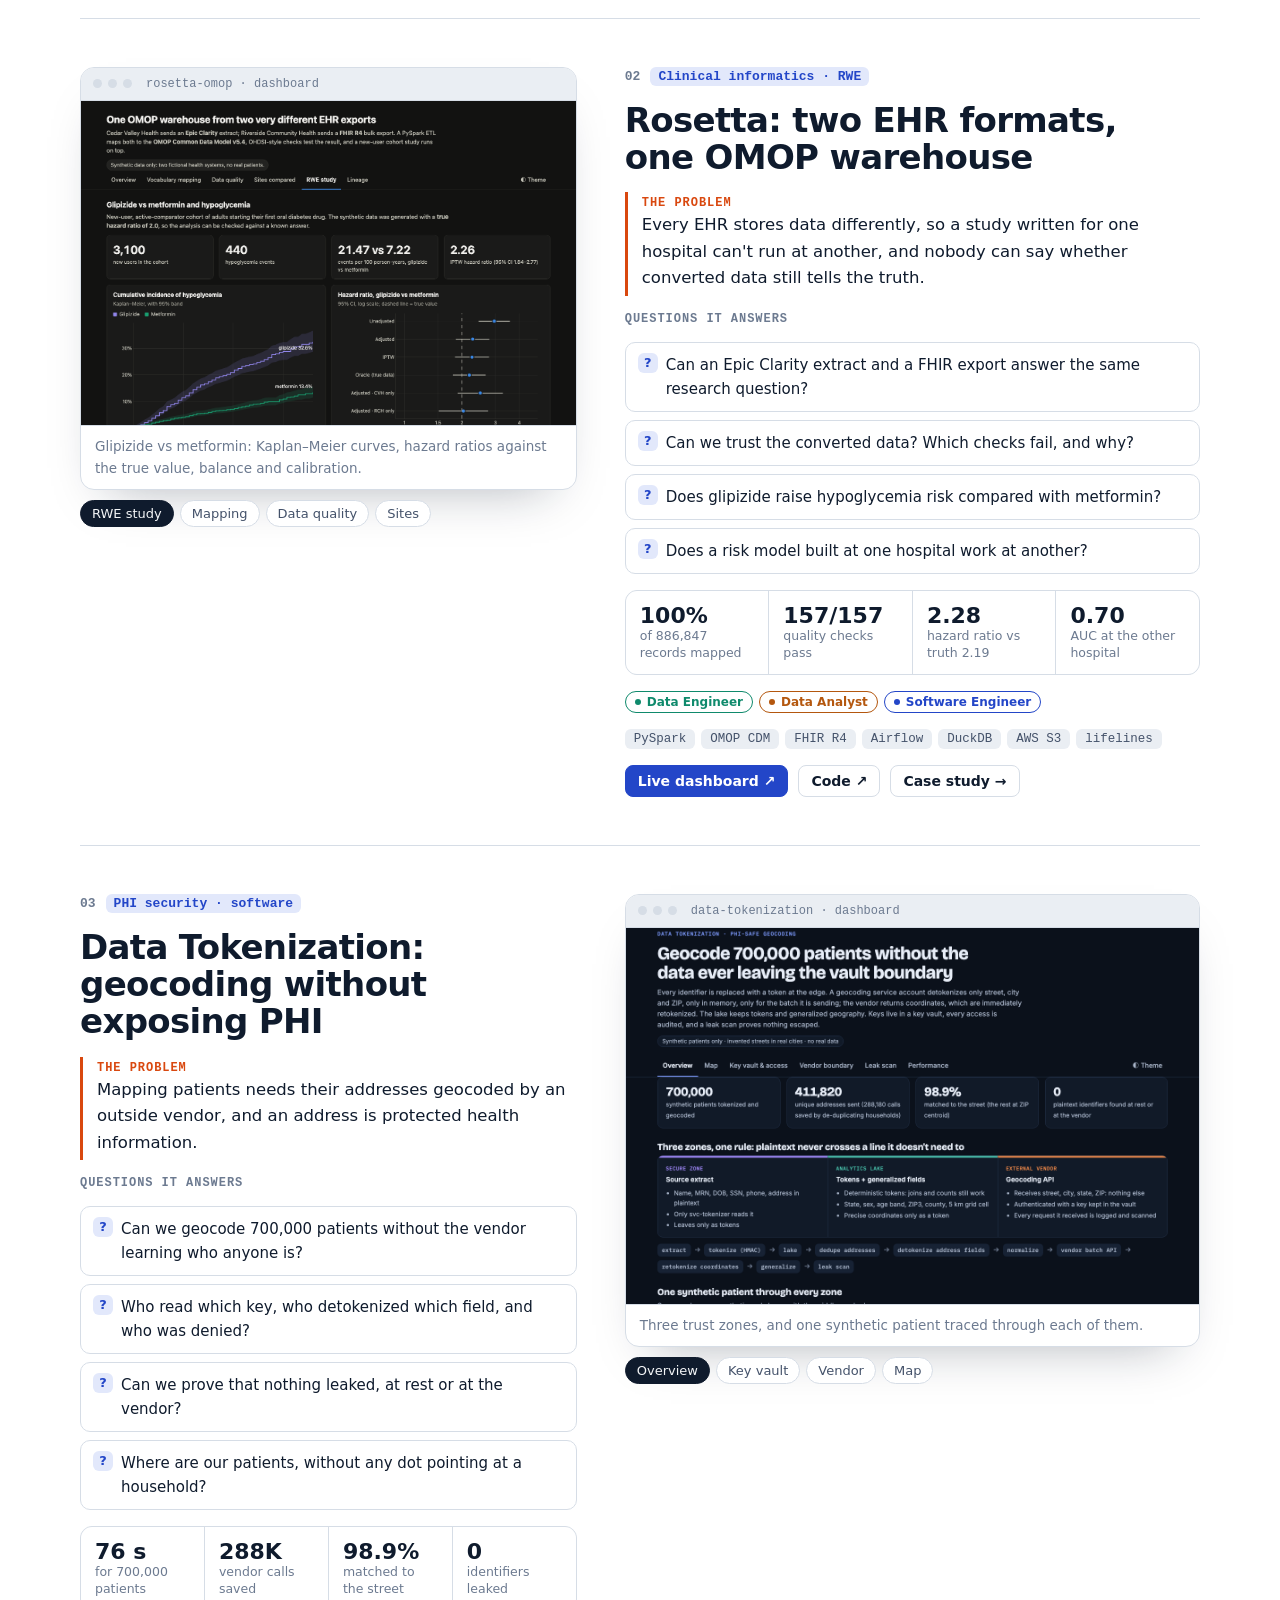
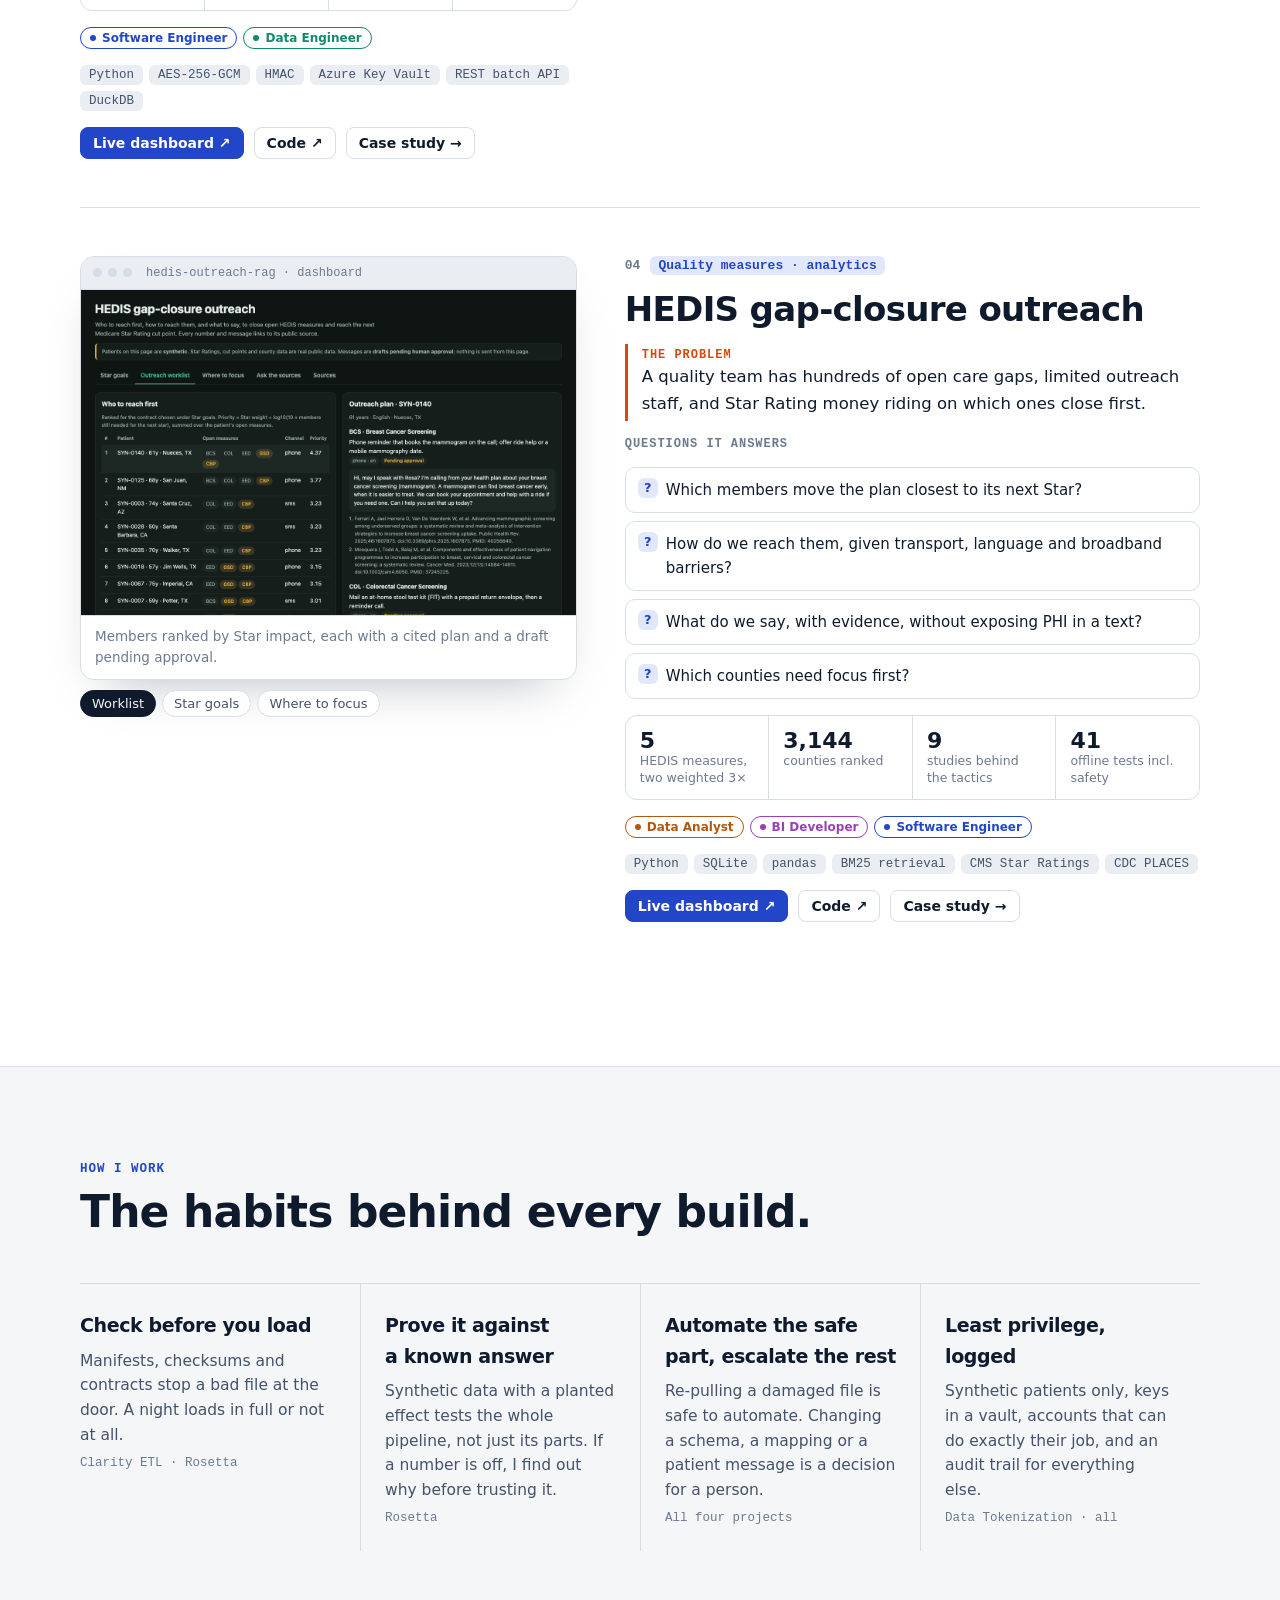
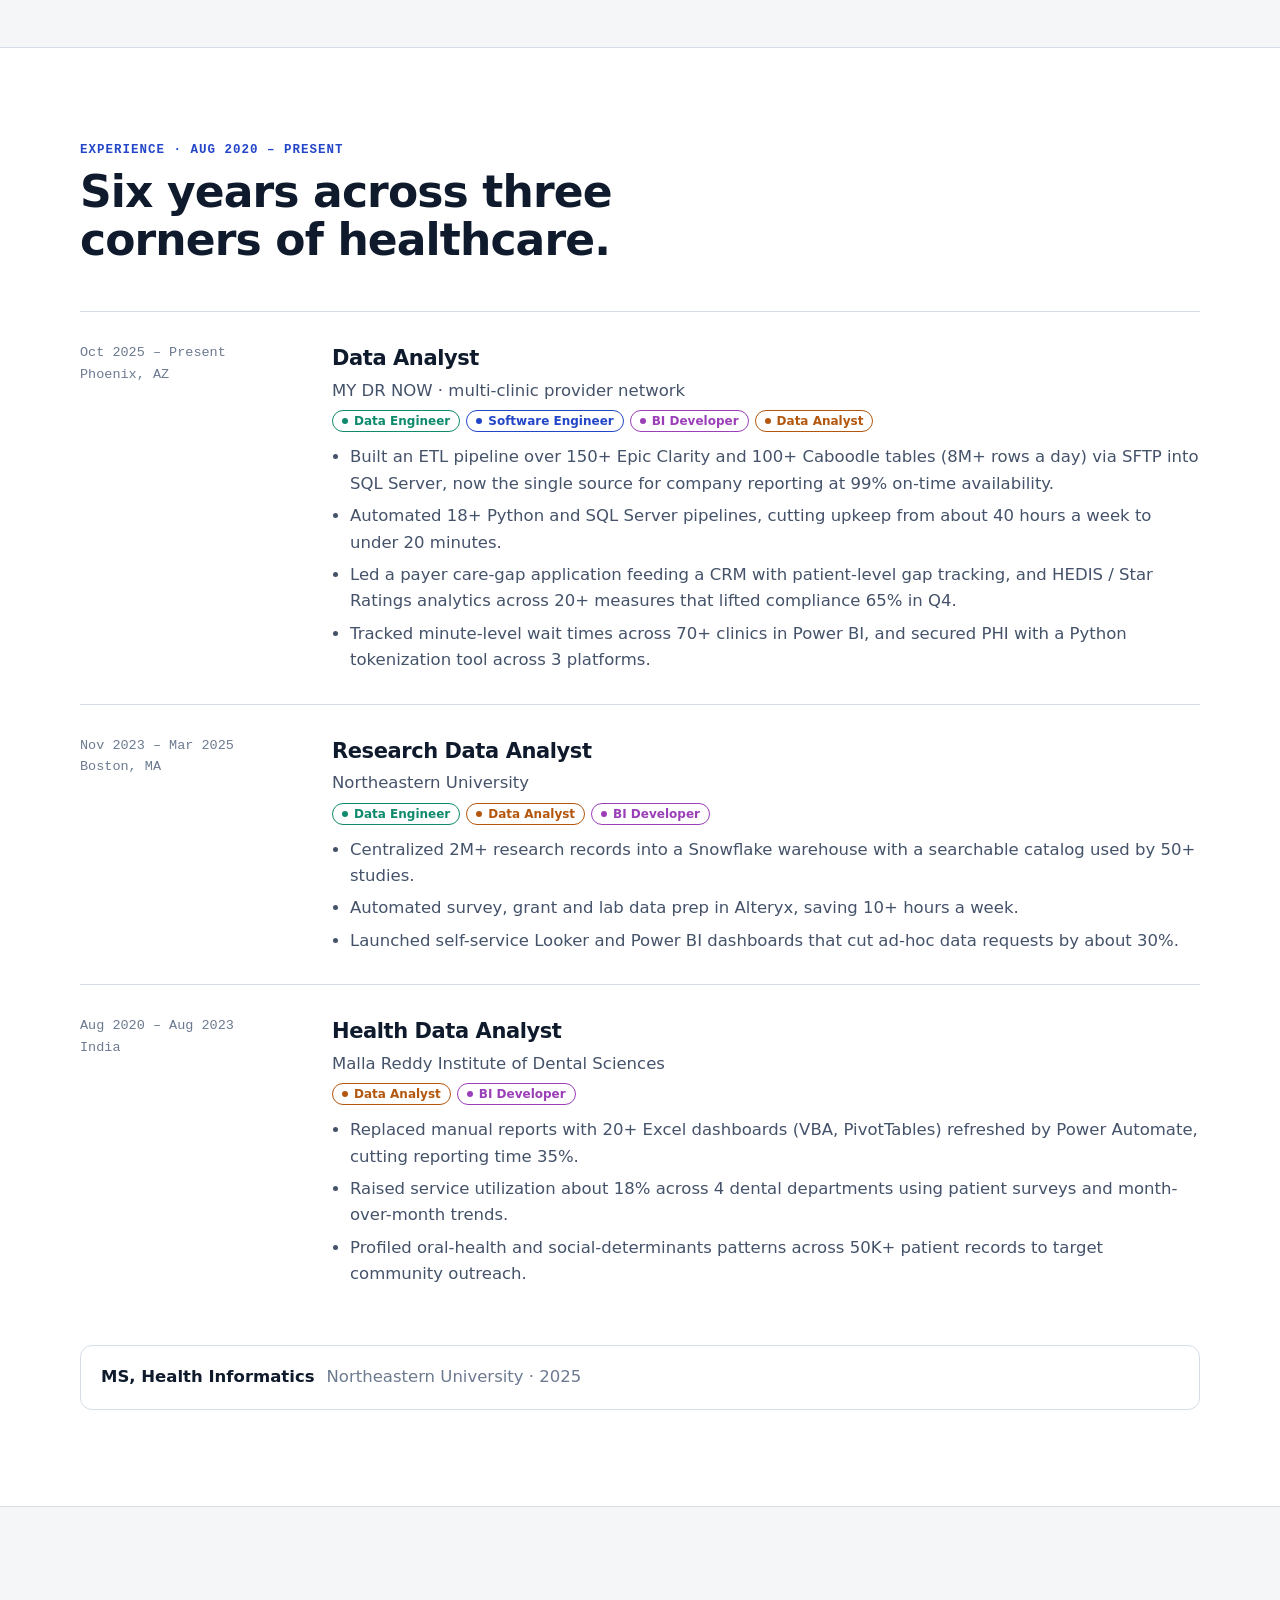
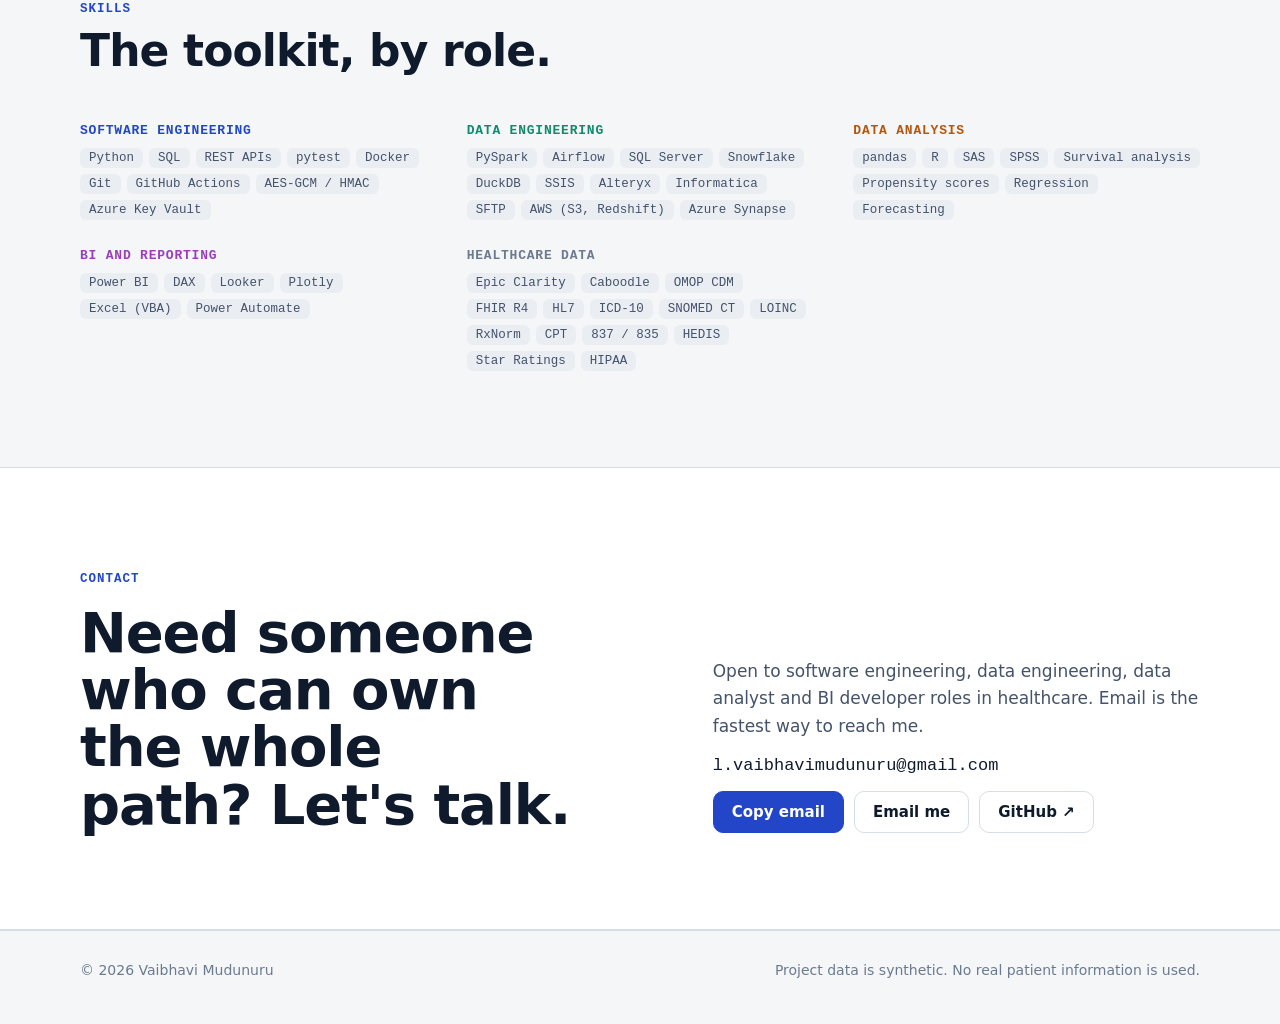
==== commit e7171181: "Redesign the portfolio: four roles, project problems, questions and impact" ====
--- a/index.html
+++ b/index.html
@@ -3,10 +3,10 @@
 <head>
 <meta charset="utf-8">
 <meta name="viewport" content="width=device-width, initial-scale=1, viewport-fit=cover">
-<title>Vaibhavi Mudunuru · Health Data</title>
-<meta name="description" content="Health data analyst and clinical data engineer. Epic Clarity pipelines, OMOP and FHIR, data quality, HEDIS and real-world evidence. Three end-to-end projects with live dashboards.">
-<meta property="og:title" content="Vaibhavi Mudunuru · Health Data">
-<meta property="og:description" content="Epic Clarity pipelines, OMOP and FHIR, data quality, HEDIS and real-world evidence: three end-to-end projects with live dashboards.">
+<title>Vaibhavi Mudunuru · Healthcare Data Engineer</title>
+<meta name="description" content="Software engineer, data engineer, data analyst and BI developer in healthcare. Epic Clarity pipelines, OMOP and FHIR, PHI tokenization, HEDIS and real-world evidence, with live dashboards for every project.">
+<meta property="og:title" content="Vaibhavi Mudunuru · From the 2 AM data drop to the 9 AM dashboard">
+<meta property="og:description" content="Software engineer, data engineer, data analyst and BI developer in healthcare. Four end-to-end projects with live dashboards.">
 <link rel="icon" href="data:image/svg+xml,%3Csvg xmlns='http://www.w3.org/2000/svg' viewBox='0 0 32 32'%3E%3Crect width='32' height='32' rx='8' fill='%232346c8'/%3E%3Ctext x='16' y='21.5' font-family='Arial' font-weight='700' font-size='14' fill='white' text-anchor='middle'%3EVM%3C/text%3E%3C/svg%3E">
 <link rel="preconnect" href="https://fonts.googleapis.com">
 <link rel="preconnect" href="https://fonts.gstatic.com" crossorigin>
@@ -20,9 +20,8 @@
   <div class="wrap">
     <a class="brand" href="#top"><span class="mark">VM</span>Vaibhavi Mudunuru</a>
     <ul>
+      <li><a href="#roles">What I do</a></li>
       <li><a href="#projects">Projects</a></li>
-      <li><a href="#side">Side projects</a></li>
-      <li><a href="#practice">How I work</a></li>
       <li><a href="#experience">Experience</a></li>
       <li><a href="#skills">Skills</a></li>
       <li><a href="#contact">Contact</a></li>
@@ -34,203 +33,242 @@
 <header class="hero">
   <div class="wrap">
     <div>
-      <span class="eyebrow">Health data analyst · clinical data engineering</span>
-      <h1>I turn messy healthcare data into <em>decisions people trust.</em></h1>
-      <p class="lede">Six years across clinics, a university research office and dental departments: Epic Clarity pipelines, quality measures, dashboards and automation, with patient data protected the whole way. Below are three systems I built end to end, each with a live dashboard and its code.</p>
-      <div class="btns">
-        <a class="btn primary" href="#projects">See the projects ↓</a>
+      <span class="eyebrow">Vaibhavi Mudunuru · healthcare data, end to end</span>
+      <h1>From the 2 AM data drop to the <em>9 AM dashboard.</em></h1>
+      <div class="roles-line" aria-label="Roles">
+        <span class="role-chip" style="--rc:var(--r-se)"><i></i>Software Engineer</span>
+        <span class="role-chip" style="--rc:var(--r-de)"><i></i>Data Engineer</span>
+        <span class="role-chip" style="--rc:var(--r-da)"><i></i>Data Analyst</span>
+        <span class="role-chip" style="--rc:var(--r-bi)"><i></i>BI Developer</span>
+      </div>
+      <p class="lede">Six years of taking healthcare questions from raw Epic tables to a decision. I write the code, build and harden the pipelines, run the analysis and ship the dashboards, with patient data protected at every step. One person, the whole path.</p>
+      <div class="btns" style="margin-top:28px">
+        <a class="btn primary" href="#projects">See the work ↓</a>
         <a class="btn" href="https://github.com/mudunuru-vaibhavi" target="_blank" rel="noopener">GitHub ↗</a>
-        <a class="btn" href="#contact">Contact</a>
-      </div>
-    </div>
-
-    <div class="term" aria-label="Sample output from the three projects">
+        <a class="btn" href="#contact">Get in touch</a>
+      </div>
+    </div>
+
+    <div class="term" aria-label="Sample output from the projects">
       <div class="term-bar" role="tablist">
-        <button class="term-tab" role="tab" aria-selected="true" data-trace="clarity" id="tab-clarity">clarity-etl · nightly</button>
-        <button class="term-tab" role="tab" aria-selected="false" data-trace="omop" id="tab-omop">omop-etl · mapping</button>
-        <button class="term-tab" role="tab" aria-selected="false" data-trace="hedis" id="tab-hedis">outreach · worklist</button>
+        <button class="term-tab" role="tab" aria-selected="true" data-trace="clarity">clarity-etl</button>
+        <button class="term-tab" role="tab" aria-selected="false" data-trace="omop">rosetta</button>
+        <button class="term-tab" role="tab" aria-selected="false" data-trace="hedis">outreach</button>
+        <button class="term-tab" role="tab" aria-selected="false" data-trace="tok">tokenize-geo</button>
       </div>
       <div class="term-body" id="trace" role="tabpanel" aria-live="polite"></div>
-      <div class="term-foot"><span id="trace-note">Cedar Valley Health · synthetic data</span><span>output from the projects below</span></div>
+      <div class="term-foot"><span id="trace-note">Cedar Valley Health · synthetic Epic Clarity</span><span>real output, synthetic data</span></div>
     </div>
   </div>
 </header>
 
 <div class="stats" aria-label="Career highlights">
   <div class="wrap">
-    <div class="stat"><b>6+ yrs</b><span>in healthcare data, from dental clinics to a multi-clinic network</span></div>
-    <div class="stat"><b>250+</b><span>Epic Clarity and Caboodle tables feeding production ETL</span></div>
-    <div class="stat"><b>70+</b><span>clinic locations with minute-level patient-flow reporting</span></div>
-    <div class="stat"><b>20+</b><span>HEDIS and Star Ratings quality measures tracked</span></div>
+    <div class="stat"><b>6+ yrs</b><span>in healthcare data: clinics, research, dental care</span></div>
+    <div class="stat"><b>250+</b><span>Epic Clarity and Caboodle tables in production ETL</span></div>
+    <div class="stat"><b>~40 → 0.3</b><span>hours a week of pipeline upkeep after automation</span></div>
+    <div class="stat"><b>65%</b><span>lift in HEDIS / Star measure compliance in one quarter</span></div>
   </div>
 </div>
 
-<section class="band" id="projects">
+<section class="band" id="roles">
+  <div class="wrap">
+    <div class="section-head">
+      <span class="eyebrow">What I do</span>
+      <h2>One person, four roles. Pick one.</h2>
+      <p class="lede">Most teams hand a data question across four desks. I've worked every desk, so nothing gets lost between them.</p>
+    </div>
+    <div class="roles">
+      <div class="role-tabs" role="tablist" aria-label="Roles">
+        <button class="role-tab" role="tab" aria-selected="true" data-role="se" style="--rc:var(--r-se)"><b>Software Engineer</b><span>Tested, packaged, automated code</span></button>
+        <button class="role-tab" role="tab" aria-selected="false" data-role="de" style="--rc:var(--r-de)"><b>Data Engineer</b><span>Pipelines that heal and never half-load</span></button>
+        <button class="role-tab" role="tab" aria-selected="false" data-role="da" style="--rc:var(--r-da)"><b>Data Analyst</b><span>Questions answered with evidence</span></button>
+        <button class="role-tab" role="tab" aria-selected="false" data-role="bi" style="--rc:var(--r-bi)"><b>BI Developer</b><span>Dashboards people act on</span></button>
+      </div>
+      <div class="role-panel" id="role-panel" role="tabpanel" aria-live="polite"></div>
+    </div>
+  </div>
+</section>
+
+<section class="band alt" id="projects">
   <div class="wrap">
     <div class="section-head">
       <span class="eyebrow">Projects</span>
-      <h2>Three systems, built end to end and tested like production.</h2>
-      <p class="lede">Each one starts from raw source data and ends in a dashboard someone could act on. All patient data is synthetic; codes and public datasets are real.</p>
+      <h2>Four systems, built end to end. Every one has a live dashboard.</h2>
+      <p class="lede">Each starts with a real healthcare problem, runs on synthetic patients and real public codes, and ends with numbers you can check.</p>
+    </div>
+
+    <div class="impact" aria-label="Impact across projects">
+      <div><small>Rosetta</small><b>886,847</b><span>EHR records mapped to OMOP, 100% to standard concepts</span></div>
+      <div><small>Data Tokenization</small><b>700,000</b><span>patients geocoded with zero PHI leaks</span></div>
+      <div><small>Clarity ETL</small><b>140</b><span>nightly loads; failures healed or escalated</span></div>
+      <div><small>HEDIS outreach</small><b>3,144</b><span>counties ranked for screening outreach</span></div>
+      <div><small>Across all four</small><b>300+</b><span>automated quality checks and tests</span></div>
     </div>
 
     <!-- 01 -->
-    <article class="project">
+    <article class="project" id="p-clarity">
       <div class="project-text">
-        <div class="project-num">01 <span class="tag">Data engineering</span></div>
+        <div class="project-num">01 <span class="tag">Data engineering · BI</span></div>
         <h3>Self-healing Epic Clarity ETL</h3>
-        <p class="summary">Nightly Clarity extracts move over SFTP into a SQL warehouse. Every file and row is checked before it lands, and an investigation agent diagnoses failures: it fixes what is safe to fix and asks a person before anything else.</p>
-        <ul class="facts">
-          <li>140 nights of simulated Clarity data across 16 tables: visits, charges, payments and denials</li>
-          <li>About 80 checks a night; each night loads all or nothing, with a full audit trail</li>
-          <li>A truncated transfer heals itself in 4 minutes; a new column that looks like PHI is held for approval</li>
-          <li>CI loads real SQL Server and SFTP containers on every push</li>
+        <p class="problem"><b>The problem</b>Nightly Clarity copies break at 2 AM: a truncated file, a column Epic added overnight. Reports go stale, and loading bad data is worse than loading none.</p>
+        <div class="label">Questions it answers</div>
+        <ul class="questions">
+          <li>Did last night's load land, and if not, exactly why?</li>
+          <li>Can the pipeline fix itself when a file is damaged in transit?</li>
+          <li>How old is our A/R, and which payers deny most?</li>
+          <li>Are visit volumes and no-shows holding up by department?</li>
         </ul>
-        <div class="metrics">
+        <div class="metrics four">
           <div><b>~80</b><span>checks per night</span></div>
-          <div><b>1 of 2</b><span>failures healed with no human</span></div>
-          <div><b>4</b><span>audiences: exec, finance, data, IT</span></div>
-        </div>
-        <div class="chips"><span class="chip">Python</span><span class="chip">SQL Server</span><span class="chip">SQLAlchemy</span><span class="chip">pandas</span><span class="chip">SFTP</span><span class="chip">Plotly</span><span class="chip">Docker</span><span class="chip">GitHub Actions</span></div>
+          <div><b>4 min</b><span>to self-heal a damaged file</span></div>
+          <div><b>0</b><span>half-loaded nights</span></div>
+          <div><b>4</b><span>audiences on one dashboard</span></div>
+        </div>
+        <div class="role-tags"><span style="color:var(--r-de)">Data Engineer</span><span style="color:var(--r-se)">Software Engineer</span><span style="color:var(--r-bi)">BI Developer</span></div>
+        <div class="chips"><span class="chip">Python</span><span class="chip">SQL Server</span><span class="chip">SQLAlchemy</span><span class="chip">SFTP</span><span class="chip">Plotly</span><span class="chip">Docker</span><span class="chip">GitHub Actions</span></div>
         <div class="btns">
           <a class="btn primary small" href="https://mudunuru-vaibhavi.github.io/clarity-agentic-etl/" target="_blank" rel="noopener">Live dashboard ↗</a>
           <a class="btn small" href="https://github.com/mudunuru-vaibhavi/clarity-agentic-etl" target="_blank" rel="noopener">Code ↗</a>
           <a class="btn small" href="projects/clarity-agentic-etl/">Case study →</a>
         </div>
       </div>
-      <div class="shot" data-gallery="clarity">
+      <div class="shot" data-gallery>
         <figure>
           <div class="chrome"><i></i><i></i><i></i><span>clarity-agentic-etl · dashboard</span></div>
           <img src="assets/img/clarity-executive.png" alt="Executive view: visits, no-show rate, ED visits and a daily visits chart" width="1440" height="900" loading="lazy">
           <figcaption>Visits, no-shows, ED volume and department load, compared with the prior period.</figcaption>
         </figure>
         <div class="shot-tabs" role="group" aria-label="Dashboard views">
-          <button type="button" aria-pressed="true" data-src="assets/img/clarity-executive.png" data-alt="Executive view: visits, no-show rate, ED visits and a daily visits chart" data-cap="Visits, no-shows, ED volume and department load, compared with the prior period.">Executive</button>
-          <button type="button" aria-pressed="false" data-src="assets/img/clarity-finance.png" data-alt="Finance view: A/R aging by payer class, charges versus payments, denial reasons" data-cap="A/R aging by payer class, collections against charges, payer denial rates and reasons.">Finance</button>
-          <button type="button" aria-pressed="false" data-src="assets/img/clarity-data-quality.png" data-alt="Data quality view: check results over time and table freshness" data-cap="Nightly check results, table freshness and blank-value trends.">Data quality</button>
-          <button type="button" aria-pressed="false" data-src="assets/img/clarity-it.png" data-alt="IT view: nightly runs with two failures and the agent's incident reports" data-cap="Every nightly run, each failure the agent investigated, and what it did.">IT</button>
+          <button type="button" aria-pressed="true" data-src="assets/img/clarity-executive.png" data-alt="Executive view" data-cap="Visits, no-shows, ED volume and department load, compared with the prior period.">Executive</button>
+          <button type="button" aria-pressed="false" data-src="assets/img/clarity-finance.png" data-alt="Finance view: A/R aging, collections and denials" data-cap="A/R aging by payer class, collections against charges, payer denial rates and reasons.">Finance</button>
+          <button type="button" aria-pressed="false" data-src="assets/img/clarity-data-quality.png" data-alt="Data quality view" data-cap="Nightly check results, table freshness and blank-value trends.">Data quality</button>
+          <button type="button" aria-pressed="false" data-src="assets/img/clarity-it.png" data-alt="IT view: nightly runs and incident reports" data-cap="Every nightly run, each failure the agent investigated, and what it did.">IT</button>
         </div>
       </div>
     </article>
 
     <!-- 02 -->
-    <article class="project flip">
+    <article class="project flip" id="p-rosetta">
       <div class="project-text">
-        <div class="project-num">02 <span class="tag">Quality measures</span></div>
+        <div class="project-num">02 <span class="tag">Clinical informatics · RWE</span></div>
+        <h3>Rosetta: two EHR formats, one OMOP warehouse</h3>
+        <p class="problem"><b>The problem</b>Every EHR stores data differently, so a study written for one hospital can't run at another, and nobody can say whether converted data still tells the truth.</p>
+        <div class="label">Questions it answers</div>
+        <ul class="questions">
+          <li>Can an Epic Clarity extract and a FHIR export answer the same research question?</li>
+          <li>Can we trust the converted data? Which checks fail, and why?</li>
+          <li>Does glipizide raise hypoglycemia risk compared with metformin?</li>
+          <li>Does a risk model built at one hospital work at another?</li>
+        </ul>
+        <div class="metrics four">
+          <div><b>100%</b><span>of 886,847 records mapped</span></div>
+          <div><b>157/157</b><span>quality checks pass</span></div>
+          <div><b>2.28</b><span>hazard ratio vs truth 2.19</span></div>
+          <div><b>0.70</b><span>AUC at the other hospital</span></div>
+        </div>
+        <div class="role-tags"><span style="color:var(--r-de)">Data Engineer</span><span style="color:var(--r-da)">Data Analyst</span><span style="color:var(--r-se)">Software Engineer</span></div>
+        <div class="chips"><span class="chip">PySpark</span><span class="chip">OMOP CDM</span><span class="chip">FHIR R4</span><span class="chip">Airflow</span><span class="chip">DuckDB</span><span class="chip">AWS S3</span><span class="chip">lifelines</span></div>
+        <div class="btns">
+          <a class="btn primary small" href="https://mudunuru-vaibhavi.github.io/rosetta-omop/" target="_blank" rel="noopener">Live dashboard ↗</a>
+          <a class="btn small" href="https://github.com/mudunuru-vaibhavi/rosetta-omop" target="_blank" rel="noopener">Code ↗</a>
+          <a class="btn small" href="projects/rosetta-omop/">Case study →</a>
+        </div>
+      </div>
+      <div class="shot" data-gallery>
+        <figure>
+          <div class="chrome"><i></i><i></i><i></i><span>rosetta-omop · dashboard</span></div>
+          <img src="assets/img/omop-study.png" alt="Study view: Kaplan-Meier curves, hazard ratios, balance and calibration" width="1280" height="1400" loading="lazy">
+          <figcaption>Glipizide vs metformin: Kaplan–Meier curves, hazard ratios against the true value, balance and calibration.</figcaption>
+        </figure>
+        <div class="shot-tabs" role="group" aria-label="Dashboard views">
+          <button type="button" aria-pressed="true" data-src="assets/img/omop-study.png" data-alt="Study view" data-cap="Glipizide vs metformin: Kaplan–Meier curves, hazard ratios against the true value, balance and calibration.">RWE study</button>
+          <button type="button" aria-pressed="false" data-src="assets/img/omop-mapping.png" data-alt="Vocabulary mapping" data-cap="Mapping coverage by site, and every local-code decision with its automated checks.">Mapping</button>
+          <button type="button" aria-pressed="false" data-src="assets/img/omop-dq.png" data-alt="Data quality checks" data-cap="163 checks by Kahn category; every planted defect is flagged.">Data quality</button>
+          <button type="button" aria-pressed="false" data-src="assets/img/omop-sites.png" data-alt="Sites compared" data-cap="Two sites after harmonisation: ounces, pounds and kilograms land on the same median.">Sites</button>
+        </div>
+      </div>
+    </article>
+
+    <!-- 03 -->
+    <article class="project" id="p-tok">
+      <div class="project-text">
+        <div class="project-num">03 <span class="tag">PHI security · software</span></div>
+        <h3>Data Tokenization: geocoding without exposing PHI</h3>
+        <p class="problem"><b>The problem</b>Mapping patients needs their addresses geocoded by an outside vendor, and an address is protected health information.</p>
+        <div class="label">Questions it answers</div>
+        <ul class="questions">
+          <li>Can we geocode 700,000 patients without the vendor learning who anyone is?</li>
+          <li>Who read which key, who detokenized which field, and who was denied?</li>
+          <li>Can we prove that nothing leaked, at rest or at the vendor?</li>
+          <li>Where are our patients, without any dot pointing at a household?</li>
+        </ul>
+        <div class="metrics four">
+          <div><b>76 s</b><span>for 700,000 patients</span></div>
+          <div><b>288K</b><span>vendor calls saved</span></div>
+          <div><b>98.9%</b><span>matched to the street</span></div>
+          <div><b>0</b><span>identifiers leaked</span></div>
+        </div>
+        <div class="role-tags"><span style="color:var(--r-se)">Software Engineer</span><span style="color:var(--r-de)">Data Engineer</span></div>
+        <div class="chips"><span class="chip">Python</span><span class="chip">AES-256-GCM</span><span class="chip">HMAC</span><span class="chip">Azure Key Vault</span><span class="chip">REST batch API</span><span class="chip">DuckDB</span></div>
+        <div class="btns">
+          <a class="btn primary small" href="https://mudunuru-vaibhavi.github.io/data-tokenization/" target="_blank" rel="noopener">Live dashboard ↗</a>
+          <a class="btn small" href="https://github.com/mudunuru-vaibhavi/data-tokenization" target="_blank" rel="noopener">Code ↗</a>
+          <a class="btn small" href="projects/data-tokenization/">Case study →</a>
+        </div>
+      </div>
+      <div class="shot" data-gallery>
+        <figure>
+          <div class="chrome"><i></i><i></i><i></i><span>data-tokenization · dashboard</span></div>
+          <img src="assets/img/tok-overview.png" alt="Three trust zones and one synthetic patient traced through each" width="1280" height="1300" loading="lazy">
+          <figcaption>Three trust zones, and one synthetic patient traced through each of them.</figcaption>
+        </figure>
+        <div class="shot-tabs" role="group" aria-label="Dashboard views">
+          <button type="button" aria-pressed="true" data-src="assets/img/tok-overview.png" data-alt="Overview of the trust zones" data-cap="Three trust zones, and one synthetic patient traced through each of them.">Overview</button>
+          <button type="button" aria-pressed="false" data-src="assets/img/tok-vault.png" data-alt="Service accounts, access attempts and audit logs" data-cap="Service-account roles, every forbidden attempt denied, and both audit logs.">Key vault</button>
+          <button type="button" aria-pressed="false" data-src="assets/img/tok-vendor.png" data-alt="What the vendor received" data-cap="The vendor's own request log: five columns per row and zero identifiers.">Vendor</button>
+          <button type="button" aria-pressed="false" data-src="assets/img/tok-map.png" data-alt="Patients per 5 km cell in one city" data-cap="Generalized geography: patients per 5 km cell, with small cells suppressed.">Map</button>
+        </div>
+      </div>
+    </article>
+
+    <!-- 04 -->
+    <article class="project flip" id="p-hedis">
+      <div class="project-text">
+        <div class="project-num">04 <span class="tag">Quality measures · analytics</span></div>
         <h3>HEDIS gap-closure outreach</h3>
-        <p class="summary">For a Medicare Advantage plan, it ranks which members to reach first for the most Star Rating credit, picks how to reach them, and drafts a message grounded in cited public evidence, held for human approval.</p>
-        <ul class="facts">
-          <li>Real public data: CMS 2027 Star Ratings and cut points, CDC PLACES, CDC/ATSDR SVI, USPSTF and NIH</li>
-          <li>Priority = Star weight × distance to the next cut point, with the 3× weighted measures doing the heavy lifting</li>
-          <li>Retrieval over a cited knowledge base (BM25, optional hybrid vectors); no citation, no message</li>
-          <li>Guardrails tested: no PHI in texts, opt-out language, injected web text treated as data</li>
+        <p class="problem"><b>The problem</b>A quality team has hundreds of open care gaps, limited outreach staff, and Star Rating money riding on which ones close first.</p>
+        <div class="label">Questions it answers</div>
+        <ul class="questions">
+          <li>Which members move the plan closest to its next Star?</li>
+          <li>How do we reach them, given transport, language and broadband barriers?</li>
+          <li>What do we say, with evidence, without exposing PHI in a text?</li>
+          <li>Which counties need focus first?</li>
         </ul>
-        <div class="metrics">
-          <div><b>5</b><span>HEDIS measures, CMS-weighted</span></div>
-          <div><b>3,000+</b><span>counties ranked for focus</span></div>
+        <div class="metrics four">
+          <div><b>5</b><span>HEDIS measures, two weighted 3×</span></div>
+          <div><b>3,144</b><span>counties ranked</span></div>
+          <div><b>9</b><span>studies behind the tactics</span></div>
           <div><b>41</b><span>offline tests incl. safety</span></div>
         </div>
-        <div class="chips"><span class="chip">Python</span><span class="chip">SQLite</span><span class="chip">pandas</span><span class="chip">BM25</span><span class="chip">ChromaDB</span><span class="chip">CMS Star Ratings</span><span class="chip">CDC PLACES</span></div>
+        <div class="role-tags"><span style="color:var(--r-da)">Data Analyst</span><span style="color:var(--r-bi)">BI Developer</span><span style="color:var(--r-se)">Software Engineer</span></div>
+        <div class="chips"><span class="chip">Python</span><span class="chip">SQLite</span><span class="chip">pandas</span><span class="chip">BM25 retrieval</span><span class="chip">CMS Star Ratings</span><span class="chip">CDC PLACES</span></div>
         <div class="btns">
           <a class="btn primary small" href="https://mudunuru-vaibhavi.github.io/hedis-outreach-rag/" target="_blank" rel="noopener">Live dashboard ↗</a>
           <a class="btn small" href="https://github.com/mudunuru-vaibhavi/hedis-outreach-rag" target="_blank" rel="noopener">Code ↗</a>
           <a class="btn small" href="projects/hedis-outreach-rag/">Case study →</a>
         </div>
       </div>
-      <div class="shot" data-gallery="hedis">
+      <div class="shot" data-gallery>
         <figure>
           <div class="chrome"><i></i><i></i><i></i><span>hedis-outreach-rag · dashboard</span></div>
-          <img src="assets/img/hedis-worklist.png" alt="Outreach worklist: synthetic patients ranked by priority with a cited outreach plan" width="1280" height="1100" loading="lazy">
+          <img src="assets/img/hedis-worklist.png" alt="Outreach worklist with a cited plan" width="1280" height="1100" loading="lazy">
           <figcaption>Members ranked by Star impact, each with a cited plan and a draft pending approval.</figcaption>
         </figure>
         <div class="shot-tabs" role="group" aria-label="Dashboard views">
-          <button type="button" aria-pressed="true" data-src="assets/img/hedis-worklist.png" data-alt="Outreach worklist with a cited outreach plan" data-cap="Members ranked by Star impact, each with a cited plan and a draft pending approval.">Worklist</button>
-          <button type="button" aria-pressed="false" data-src="assets/img/hedis-star-goals.png" data-alt="Star goals: five measures with rates, stars and distance to the next cut point" data-cap="For any contract: rate, stars and members needed per 1,000 to reach the next cut point.">Star goals</button>
-          <button type="button" aria-pressed="false" data-src="assets/img/hedis-focus.png" data-alt="Where to focus: counties with low screening rates and access barriers" data-cap="Counties with the lowest screening rates and the biggest access barriers.">Where to focus</button>
-        </div>
-      </div>
-    </article>
-
-    <!-- 03 -->
-    <article class="project">
-      <div class="project-text">
-        <div class="project-num">03 <span class="tag">Clinical informatics · RWE</span></div>
-        <h3>Rosetta: one OMOP warehouse from two EHR formats</h3>
-        <p class="summary">Two health systems, two formats: an Epic Clarity extract and a FHIR R4 bulk export. A PySpark ETL maps both into one OMOP CDM v5.4 warehouse, 163 OHDSI-style checks test it, and a new-user cohort study runs on top, with a known right answer to check against.</p>
-        <ul class="facts">
-          <li>ICD-10-CM, SNOMED, LOINC, RxNorm and CPT mapped through <code>Maps to</code>, routed by domain, with units harmonised (ounces, pounds, IFCC HbA1c)</li>
-          <li>Local codes mapped through a reviewed <code>SOURCE_TO_CONCEPT_MAP</code>: 4 of 6 automatic suggestions corrected</li>
-          <li>Kaplan–Meier, Cox and IPTW recover a planted effect: HR 2.28 vs an oracle of 2.19</li>
-          <li>Orchestrated with Airflow 3; files land in S3 with checksum manifests</li>
-        </ul>
-        <div class="metrics">
-          <div><b>100%</b><span>of 886,847 records mapped</span></div>
-          <div><b>157/157</b><span>quality checks pass</span></div>
-          <div><b>0.70</b><span>risk-model AUC at the other site</span></div>
-        </div>
-        <div class="chips"><span class="chip">PySpark</span><span class="chip">OMOP CDM</span><span class="chip">FHIR R4</span><span class="chip">DuckDB</span><span class="chip">Airflow</span><span class="chip">AWS S3</span><span class="chip">lifelines</span><span class="chip">scikit-learn</span></div>
-        <div class="btns">
-          <a class="btn primary small" href="https://mudunuru-vaibhavi.github.io/rosetta-omop/" target="_blank" rel="noopener">Live dashboard ↗</a>
-          <a class="btn small" href="https://github.com/mudunuru-vaibhavi/rosetta-omop" target="_blank" rel="noopener">Code ↗</a>
-          <a class="btn small" href="projects/rosetta-omop/">Case study →</a>
-        </div>
-      </div>
-      <div class="shot" data-gallery="omop">
-        <figure>
-          <div class="chrome"><i></i><i></i><i></i><span>rosetta-omop · dashboard</span></div>
-          <img src="assets/img/omop-study.png" alt="Study view: cumulative incidence curves, hazard ratio forest plot, covariate balance and calibration" width="1280" height="1400" loading="lazy">
-          <figcaption>Glipizide vs metformin: Kaplan–Meier curves, hazard ratios against the true value, balance and calibration.</figcaption>
-        </figure>
-        <div class="shot-tabs" role="group" aria-label="Dashboard views">
-          <button type="button" aria-pressed="true" data-src="assets/img/omop-study.png" data-alt="Study view with Kaplan-Meier curves and a hazard ratio forest plot" data-cap="Glipizide vs metformin: Kaplan–Meier curves, hazard ratios against the true value, balance and calibration.">RWE study</button>
-          <button type="button" aria-pressed="false" data-src="assets/img/omop-mapping.png" data-alt="Vocabulary mapping: coverage by site and the reviewed local mappings" data-cap="Mapping coverage by site, and every local-code decision with its automated checks.">Mapping</button>
-          <button type="button" aria-pressed="false" data-src="assets/img/omop-dq.png" data-alt="Data quality: 163 checks by Kahn category" data-cap="163 checks by Kahn category; every planted defect is flagged.">Data quality</button>
-          <button type="button" aria-pressed="false" data-src="assets/img/omop-sites.png" data-alt="Sites compared: age, visits, conditions and harmonised body weight" data-cap="Two sites after harmonisation: ounces, pounds and kilograms land on the same median.">Sites</button>
-        </div>
-      </div>
-    </article>
-  </div>
-</section>
-
-<section class="band alt" id="side">
-  <div class="wrap">
-    <div class="section-head">
-      <span class="eyebrow">Side projects</span>
-      <h2>Smaller builds that go deep on one hard problem.</h2>
-    </div>
-    <article class="project">
-      <div class="project-text">
-        <div class="project-num">S1 <span class="tag">PHI security</span></div>
-        <h3>Data Tokenization</h3>
-        <p class="summary">Geocoding 700,000 patients without plaintext PHI leaving the vault boundary. Identifiers become tokens at the edge; a service account detokenizes only street, city and ZIP, in memory, for the batch it sends; the vendor's coordinates are retokenized on arrival.</p>
-        <ul class="facts">
-          <li>Deterministic HMAC tokens keep joins working; an AES-256-GCM token vault makes them reversible</li>
-          <li>Keys in a key vault with Azure-style roles: the tokenizer can read and write, the geocoder can only read</li>
-          <li>Field-level policy: the geocoder may detokenize addresses, never SSNs; every attempt is audited</li>
-          <li>Leak scan of the lake and the vendor's own request log: zero identifiers found</li>
-        </ul>
-        <div class="metrics">
-          <div><b>700K</b><span>patients in 76 seconds</span></div>
-          <div><b>288K</b><span>vendor calls saved by de-duplicating households</span></div>
-          <div><b>0</b><span>identifiers found at rest or at the vendor</span></div>
-        </div>
-        <div class="chips"><span class="chip">Python</span><span class="chip">AES-256-GCM</span><span class="chip">HMAC</span><span class="chip">Azure Key Vault</span><span class="chip">DuckDB</span><span class="chip">REST batch API</span></div>
-        <div class="btns">
-          <a class="btn primary small" href="https://mudunuru-vaibhavi.github.io/data-tokenization/" target="_blank" rel="noopener">Live dashboard ↗</a>
-          <a class="btn small" href="https://github.com/mudunuru-vaibhavi/data-tokenization" target="_blank" rel="noopener">Code ↗</a>
-          <a class="btn small" href="projects/data-tokenization/">Case study →</a>
-        </div>
-      </div>
-      <div class="shot" data-gallery="tok">
-        <figure>
-          <div class="chrome"><i></i><i></i><i></i><span>data-tokenization · dashboard</span></div>
-          <img src="assets/img/tok-overview.png" alt="Overview: three trust zones and one synthetic patient traced through each" width="1280" height="1300" loading="lazy">
-          <figcaption>Three trust zones, and one synthetic patient traced through each of them.</figcaption>
-        </figure>
-        <div class="shot-tabs" role="group" aria-label="Dashboard views">
-          <button type="button" aria-pressed="true" data-src="assets/img/tok-overview.png" data-alt="Overview of the three trust zones" data-cap="Three trust zones, and one synthetic patient traced through each of them.">Overview</button>
-          <button type="button" aria-pressed="false" data-src="assets/img/tok-vault.png" data-alt="Service accounts, access attempts and audit logs" data-cap="Service-account roles, every forbidden attempt denied, and both audit logs.">Key vault</button>
-          <button type="button" aria-pressed="false" data-src="assets/img/tok-vendor.png" data-alt="What the vendor received: address columns only, zero identifiers" data-cap="The vendor's own request log: five columns per row and zero identifiers.">Vendor</button>
-          <button type="button" aria-pressed="false" data-src="assets/img/tok-map.png" data-alt="Patients per 5 km grid cell in one city, small cells suppressed" data-cap="Generalized geography: patients per 5 km cell, with small cells suppressed.">Map</button>
+          <button type="button" aria-pressed="true" data-src="assets/img/hedis-worklist.png" data-alt="Outreach worklist" data-cap="Members ranked by Star impact, each with a cited plan and a draft pending approval.">Worklist</button>
+          <button type="button" aria-pressed="false" data-src="assets/img/hedis-star-goals.png" data-alt="Star goals" data-cap="For any contract: rate, stars and members needed per 1,000 to reach the next cut point.">Star goals</button>
+          <button type="button" aria-pressed="false" data-src="assets/img/hedis-focus.png" data-alt="Where to focus" data-cap="Counties with the lowest screening rates and the biggest access barriers.">Where to focus</button>
         </div>
       </div>
     </article>
@@ -241,13 +279,13 @@
   <div class="wrap">
     <div class="section-head">
       <span class="eyebrow">How I work</span>
-      <h2>The habits that carry from one project to the next.</h2>
+      <h2>The habits behind every build.</h2>
     </div>
     <div class="practice">
-      <div><h3>Check before you load</h3><p>Manifests, checksums and contracts stop a bad file at the door. A night loads in full or not at all, so reports are never half-updated.</p><span class="where">Projects 01 · 03</span></div>
-      <div><h3>Prove it against a known answer</h3><p>Synthetic data with a planted effect lets me test the whole pipeline, not just its parts. If the answer is off, I find out why before trusting it.</p><span class="where">Project 03</span></div>
-      <div><h3>Automate the safe part, escalate the rest</h3><p>Re-pulling a damaged file is safe to automate. Changing a schema, a mapping or a message to a patient is a decision for a person.</p><span class="where">Projects 01 · 02 · 03</span></div>
-      <div><h3>Protect patient data by default</h3><p>Synthetic patients only, no PHI in texts, likely-PHI columns flagged under minimum necessary, and every source cited.</p><span class="where">All projects</span></div>
+      <div><h3>Check before you load</h3><p>Manifests, checksums and contracts stop a bad file at the door. A night loads in full or not at all.</p><span class="where">Clarity ETL · Rosetta</span></div>
+      <div><h3>Prove it against a known answer</h3><p>Synthetic data with a planted effect tests the whole pipeline, not just its parts. If a number is off, I find out why before trusting it.</p><span class="where">Rosetta</span></div>
+      <div><h3>Automate the safe part, escalate the rest</h3><p>Re-pulling a damaged file is safe to automate. Changing a schema, a mapping or a patient message is a decision for a person.</p><span class="where">All four projects</span></div>
+      <div><h3>Least privilege, logged</h3><p>Synthetic patients only, keys in a vault, accounts that can do exactly their job, and an audit trail for everything else.</p><span class="where">Data Tokenization · all</span></div>
     </div>
   </div>
 </section>
@@ -264,6 +302,7 @@
         <div>
           <h3>Data Analyst</h3>
           <p class="org">MY DR NOW · multi-clinic provider network</p>
+          <div class="role-tags"><span style="color:var(--r-de)">Data Engineer</span><span style="color:var(--r-se)">Software Engineer</span><span style="color:var(--r-bi)">BI Developer</span><span style="color:var(--r-da)">Data Analyst</span></div>
           <ul>
             <li>Built an ETL pipeline over 150+ Epic Clarity and 100+ Caboodle tables (8M+ rows a day) via SFTP into SQL Server, now the single source for company reporting at 99% on-time availability.</li>
             <li>Automated 18+ Python and SQL Server pipelines, cutting upkeep from about 40 hours a week to under 20 minutes.</li>
@@ -277,6 +316,7 @@
         <div>
           <h3>Research Data Analyst</h3>
           <p class="org">Northeastern University</p>
+          <div class="role-tags"><span style="color:var(--r-de)">Data Engineer</span><span style="color:var(--r-da)">Data Analyst</span><span style="color:var(--r-bi)">BI Developer</span></div>
           <ul>
             <li>Centralized 2M+ research records into a Snowflake warehouse with a searchable catalog used by 50+ studies.</li>
             <li>Automated survey, grant and lab data prep in Alteryx, saving 10+ hours a week.</li>
@@ -289,6 +329,7 @@
         <div>
           <h3>Health Data Analyst</h3>
           <p class="org">Malla Reddy Institute of Dental Sciences</p>
+          <div class="role-tags"><span style="color:var(--r-da)">Data Analyst</span><span style="color:var(--r-bi)">BI Developer</span></div>
           <ul>
             <li>Replaced manual reports with 20+ Excel dashboards (VBA, PivotTables) refreshed by Power Automate, cutting reporting time 35%.</li>
             <li>Raised service utilization about 18% across 4 dental departments using patient surveys and month-over-month trends.</li>
@@ -305,14 +346,14 @@
   <div class="wrap">
     <div class="section-head">
       <span class="eyebrow">Skills</span>
-      <h2>The toolkit.</h2>
+      <h2>The toolkit, by role.</h2>
     </div>
     <div class="skills">
+      <div><h3 style="color:var(--r-se)">Software engineering</h3><div class="chips"><span class="chip">Python</span><span class="chip">SQL</span><span class="chip">REST APIs</span><span class="chip">pytest</span><span class="chip">Docker</span><span class="chip">Git</span><span class="chip">GitHub Actions</span><span class="chip">AES-GCM / HMAC</span><span class="chip">Azure Key Vault</span></div></div>
+      <div><h3 style="color:var(--r-de)">Data engineering</h3><div class="chips"><span class="chip">PySpark</span><span class="chip">Airflow</span><span class="chip">SQL Server</span><span class="chip">Snowflake</span><span class="chip">DuckDB</span><span class="chip">SSIS</span><span class="chip">Alteryx</span><span class="chip">Informatica</span><span class="chip">SFTP</span><span class="chip">AWS (S3, Redshift)</span><span class="chip">Azure Synapse</span></div></div>
+      <div><h3 style="color:var(--r-da)">Data analysis</h3><div class="chips"><span class="chip">pandas</span><span class="chip">R</span><span class="chip">SAS</span><span class="chip">SPSS</span><span class="chip">Survival analysis</span><span class="chip">Propensity scores</span><span class="chip">Regression</span><span class="chip">Forecasting</span></div></div>
+      <div><h3 style="color:var(--r-bi)">BI and reporting</h3><div class="chips"><span class="chip">Power BI</span><span class="chip">DAX</span><span class="chip">Looker</span><span class="chip">Plotly</span><span class="chip">Excel (VBA)</span><span class="chip">Power Automate</span></div></div>
       <div><h3>Healthcare data</h3><div class="chips"><span class="chip">Epic Clarity</span><span class="chip">Caboodle</span><span class="chip">OMOP CDM</span><span class="chip">FHIR R4</span><span class="chip">HL7</span><span class="chip">ICD-10</span><span class="chip">SNOMED CT</span><span class="chip">LOINC</span><span class="chip">RxNorm</span><span class="chip">CPT</span><span class="chip">837 / 835</span><span class="chip">HEDIS</span><span class="chip">Star Ratings</span><span class="chip">HIPAA</span></div></div>
-      <div><h3>Languages</h3><div class="chips"><span class="chip">SQL (T-SQL, PL/SQL)</span><span class="chip">Python</span><span class="chip">R</span><span class="chip">DAX</span><span class="chip">SAS</span><span class="chip">SPSS</span></div></div>
-      <div><h3>Data engineering</h3><div class="chips"><span class="chip">PySpark</span><span class="chip">Airflow</span><span class="chip">SQL Server</span><span class="chip">Snowflake</span><span class="chip">DuckDB</span><span class="chip">SSIS</span><span class="chip">Alteryx</span><span class="chip">Informatica</span><span class="chip">SFTP</span></div></div>
-      <div><h3>Analytics and statistics</h3><div class="chips"><span class="chip">Power BI</span><span class="chip">Looker</span><span class="chip">Excel (VBA)</span><span class="chip">Survival analysis</span><span class="chip">Propensity scores</span><span class="chip">Regression</span><span class="chip">Forecasting</span></div></div>
-      <div><h3>Cloud and tooling</h3><div class="chips"><span class="chip">AWS (S3, Redshift)</span><span class="chip">Azure Synapse</span><span class="chip">Docker</span><span class="chip">Git</span><span class="chip">GitHub Actions</span><span class="chip">pytest</span><span class="chip">Power Automate</span></div></div>
     </div>
   </div>
 </section>
@@ -321,10 +362,10 @@
   <div class="wrap contact">
     <div>
       <span class="eyebrow">Contact</span>
-      <h2 style="margin-top:14px">Hiring for health data work? Let's talk.</h2>
+      <h2 style="margin-top:14px">Need someone who can own the whole path? Let's talk.</h2>
     </div>
     <div style="display:grid;gap:16px">
-      <p class="lede" style="font-size:17px">I'm open to data analyst, clinical informatics and data engineering roles in healthcare. Email is the fastest way to reach me.</p>
+      <p class="lede" style="font-size:17px">Open to software engineering, data engineering, data analyst and BI developer roles in healthcare. Email is the fastest way to reach me.</p>
       <span class="addr">l.vaibhavimudunuru@gmail.com</span>
       <div class="btns">
         <button class="btn primary" type="button" id="copy-email">Copy email</button>
@@ -341,7 +382,6 @@
 
 <script>
 (() => {
-  // ---- theme toggle (remembers the choice when storage is available)
   const root = document.documentElement;
   try { const t = localStorage.getItem("vm-theme"); if (t) root.dataset.theme = t; } catch (e) {}
   document.getElementById("theme").addEventListener("click", () => {
@@ -349,6 +389,36 @@
     root.dataset.theme = dark ? "light" : "dark";
     try { localStorage.setItem("vm-theme", root.dataset.theme); } catch (e) {}
   });
+
+  // ---- roles
+  const ROLES = {
+    se: { title: "I write code that other people can trust and rerun.", color: "--r-se",
+      what: "Packaged Python with tests, CLIs and CI; services with retries, auth and audit logs; encryption done properly. Every project here installs with one command and proves itself with its own test suite.",
+      proof: [["Data Tokenization", "HMAC tokens, AES-GCM vault, RBAC, REST client", "#p-tok"], ["Clarity ETL", "23 tests, Docker image, CI on SQL Server", "#p-clarity"],
+              ["At work", "Python PHI tokenization tool across 3 platforms", "#experience"]] },
+    de: { title: "I build pipelines that heal, and never half-load.", color: "--r-de",
+      what: "Epic Clarity and Caboodle extracts, FHIR exports, Spark, Airflow, SQL Server and Snowflake. Manifests and contracts at the door, all-or-nothing loads, quality checks before anything reaches a report.",
+      proof: [["Rosetta", "PySpark Clarity + FHIR → OMOP, Airflow DAG", "#p-rosetta"], ["Clarity ETL", "SFTP, ~80 checks a night, self-healing", "#p-clarity"],
+              ["At work", "250+ Clarity/Caboodle tables, 8M+ rows a day, 99% on time", "#experience"]] },
+    da: { title: "I answer the question, and show why the answer holds.", color: "--r-da",
+      what: "Cohort design, survival analysis, propensity scores, risk models, and plain-language findings. I check results against a known answer before I believe them.",
+      proof: [["Rosetta", "Glipizide vs metformin: Cox, IPTW, validated risk model", "#p-rosetta"], ["HEDIS outreach", "Star Rating gap math, county targeting", "#p-hedis"],
+              ["At work", "HEDIS analytics across 20+ measures, +65% compliance", "#experience"]] },
+    bi: { title: "I build dashboards that people actually act on.", color: "--r-bi",
+      what: "Power BI and DAX at work; static Plotly dashboards here that anyone can open. Each view answers a named question for a named audience: executives, finance, quality, IT.",
+      proof: [["Clarity ETL", "Executive, finance, data-quality and IT views", "#p-clarity"], ["HEDIS outreach", "Star goals, worklist and where-to-focus views", "#p-hedis"],
+              ["At work", "Minute-level wait times across 70+ clinics in Power BI", "#experience"]] },
+  };
+  const panel = document.getElementById("role-panel");
+  const showRole = (k) => {
+    const r = ROLES[k];
+    document.querySelectorAll(".role-tab").forEach((t) => t.setAttribute("aria-selected", t.dataset.role === k));
+    panel.style.setProperty("--rc", `var(${r.color})`);
+    panel.innerHTML = `<h3>${r.title}</h3><p class="what">${r.what}</p><div class="label">Proof</div><div class="proof">${
+      r.proof.map(([t, d, h]) => `<a href="${h}"><b>${t}</b><small>${d}</small></a>`).join("")}</div>`;
+  };
+  document.querySelectorAll(".role-tab").forEach((t) => t.addEventListener("click", () => showRole(t.dataset.role)));
+  showRole("se");
 
   // ---- screenshot galleries
   document.querySelectorAll("[data-gallery]").forEach((g) => {
@@ -367,7 +437,7 @@
     setTimeout(() => (copy.textContent = "Copy email"), 2200);
   });
 
-  // ---- project traces (real output lines from each project, shown statically; tabs switch between them)
+  // ---- project traces
   const T = {
     clarity: { note: "Cedar Valley Health · synthetic Epic Clarity", lines: [
       ["t", "02:16  run 133  "], ["ok", "✔ Nov 10 loaded · 80 checks ok"], null,
@@ -385,15 +455,22 @@
       ["t", "LOINC    59261-8 "], ["", "62 mmol/mol    "], ["ok", "→ 7.8 % NGSP"], null,
       ["t", "local    EGFR21  "], ["warn", "suggested 62238-1 "], ["ok", "→ reviewer: 98979-8"], null,
       ["t", "dq       163 checks "], ["ok", "157 pass · 0 fatal · 11 flagged"], null,
-      ["t", "study    HR "], ["ok", "2.28 (1.86–2.79)"], ["", "  oracle 2.19 · true 2.0"], null ] },
+      ["t", "study    HR "], ["ok", "2.28 (1.86–2.79)"], ["", "  truth 2.19"], null ] },
     hedis: { note: "CMS 2027 Star Ratings · synthetic members", lines: [
       ["t", "contract H0028 · "], ["", "CBP 87% ★★★★  "], ["warn", "3.0 pts to 5★ (×3 weight)"], null,
       ["t", " 1  SYN-0140  "], ["", "BCS COL EED GSD CBP  "], ["key", "phone"], ["ok", "  4.37"], null,
       ["t", " 2  SYN-0125  "], ["", "BCS COL EED CBP      "], ["key", "phone"], ["ok", "  3.77"], null,
       ["t", " 3  SYN-0003  "], ["", "COL EED CBP          "], ["key", "sms  "], ["ok", "  3.23"], null,
       ["t", "plan "], ["", "BCS → phone reminder that books the visit"], null,
-      ["t", "cite "], ["", "Ferrari 2025; Mosquera 2023"], null,
       ["t", "sms  "], ["ok", "no condition named · STOP opt-out · pending approval"], null ] },
+    tok: { note: "700,000 synthetic patients · local key vault", lines: [
+      ["t", "tokenize   "], ["", "9 fields → "], ["ok", "1,895,833 values vaulted"], null,
+      ["t", "dedupe     "], ["", "700,000 patients → "], ["ok", "411,820 addresses"], null,
+      ["t", "geocoder   "], ["key", "detokenize street,city,zip · batch 1/412"], null,
+      ["t", "vendor     "], ["warn", "503 · retry in 50 ms"], ["ok", " → 200"], null,
+      ["t", "geocoder   "], ["key", "detokenize ssn "], ["warn", "→ DENIED (audited)"], null,
+      ["t", "rotate     "], ["", "data-encryption-key v1 → v2 · "], ["ok", "tokens unchanged"], null,
+      ["t", "leak scan  "], ["ok", "lake 0 · vendor log 0 · published 0"], null ] },
   };
   const body = document.getElementById("trace"), note = document.getElementById("trace-note");
   const render = (k) => {
--- a/assets/style.css
+++ b/assets/style.css
@@ -222,3 +222,47 @@
 .tbl tr:last-child td { border-bottom: 0; }
 .tbl td.num { text-align: right; font-variant-numeric: tabular-nums; }
 .next-proj { margin-top: 64px; padding: 24px; border: 1px solid var(--line); border-radius: var(--radius); background: var(--surface); display: flex; justify-content: space-between; gap: 16px; flex-wrap: wrap; align-items: center; }
+
+/* ---------- v2 additions: roles, problems, impact ---------- */
+.roles-line { display: flex; flex-wrap: wrap; gap: 8px 10px; margin: 6px 0 22px; }
+.role-chip { font: 600 14px var(--body); padding: 6px 12px; border-radius: 999px; border: 1px solid var(--line); background: var(--surface); color: var(--ink); display: inline-flex; align-items: center; gap: 8px; }
+.role-chip i { width: 8px; height: 8px; border-radius: 50%; background: var(--rc); display: block; }
+:root { --r-se: #2346c8; --r-de: #0f8a6c; --r-da: #b4570e; --r-bi: #9b3fb8; }
+@media (prefers-color-scheme: dark) { :root:not([data-theme="light"]) { --r-se: #8aa4ff; --r-de: #4fd1ad; --r-da: #f39c5a; --r-bi: #d58cf0; } }
+:root[data-theme="dark"] { --r-se: #8aa4ff; --r-de: #4fd1ad; --r-da: #f39c5a; --r-bi: #d58cf0; }
+
+.roles { display: grid; grid-template-columns: minmax(0, 300px) minmax(0, 1fr); gap: 0; border: 1px solid var(--line); border-radius: var(--radius); overflow: hidden; background: var(--surface); }
+.role-tabs { display: flex; flex-direction: column; border-right: 1px solid var(--line); }
+.role-tab { all: unset; cursor: pointer; padding: 20px 22px; border-bottom: 1px solid var(--line); display: grid; gap: 4px; border-left: 4px solid transparent; }
+.role-tab:last-child { border-bottom: 0; }
+.role-tab b { font: 700 19px/1.2 var(--display); color: var(--ink); }
+.role-tab span { font-size: 13.5px; color: var(--ink-3); }
+.role-tab[aria-selected="true"] { background: var(--surface-2); border-left-color: var(--rc); }
+.role-tab:focus-visible { outline: 2px solid var(--accent); outline-offset: -2px; }
+.role-panel { padding: 28px 30px; display: grid; gap: 18px; align-content: start; min-width: 0; }
+.role-panel h3 { font-size: 26px; line-height: 1.15; }
+.role-panel .what { color: var(--ink-2); font-size: 16.5px; max-width: 62ch; }
+.proof { display: grid; grid-template-columns: repeat(auto-fit, minmax(220px, 1fr)); gap: 10px; }
+.proof a, .proof div { display: grid; gap: 2px; padding: 12px 14px; border: 1px solid var(--line); border-radius: 10px; text-decoration: none; color: var(--ink); background: var(--surface); }
+.proof a:hover { border-color: var(--rc); }
+.proof small { color: var(--ink-3); font-size: 12.5px; font-family: var(--mono); }
+@media (max-width: 860px) { .roles { grid-template-columns: minmax(0, 1fr); } .role-tabs { flex-direction: row; overflow-x: auto; border-right: 0; border-bottom: 1px solid var(--line); } .role-tab { border-bottom: 0; border-left: 0; border-bottom: 3px solid transparent; padding: 14px 16px; min-width: 150px; } .role-tab[aria-selected="true"] { border-bottom-color: var(--rc); } .role-tab span { display: none; } }
+
+.impact { display: grid; grid-template-columns: repeat(auto-fit, minmax(170px, 1fr)); gap: 1px; background: var(--line); border: 1px solid var(--line); border-radius: var(--radius); overflow: hidden; margin-bottom: 64px; }
+.impact div { background: var(--surface); padding: 20px 18px; display: grid; gap: 4px; }
+.impact b { font: 700 30px/1.05 var(--display); letter-spacing: -.02em; font-variant-numeric: tabular-nums; }
+.impact span { font-size: 13.5px; color: var(--ink-2); }
+.impact small { font: 500 11.5px var(--mono); color: var(--ink-3); text-transform: uppercase; letter-spacing: .06em; }
+
+.problem { border-left: 3px solid var(--signal); padding: 4px 0 4px 14px; color: var(--ink); font-size: 16.5px; }
+.problem b { display: block; font: 600 12px var(--mono); letter-spacing: .08em; text-transform: uppercase; color: var(--signal); margin-bottom: 2px; }
+.questions { list-style: none; margin: 0; padding: 0; display: grid; gap: 8px; }
+.questions li { position: relative; padding: 10px 14px 10px 40px; background: var(--surface); border: 1px solid var(--line); border-radius: 10px; color: var(--ink); font-size: 15px; }
+.questions li::before { content: "?"; position: absolute; left: 12px; top: 10px; width: 20px; height: 20px; border-radius: 6px; background: var(--accent-soft); color: var(--accent); font: 700 13px/20px var(--display); text-align: center; }
+.label { font: 600 12px var(--mono); letter-spacing: .08em; text-transform: uppercase; color: var(--ink-3); }
+.metrics.four { grid-template-columns: repeat(4, minmax(0, 1fr)); }
+@media (max-width: 560px) { .metrics.four { grid-template-columns: repeat(2, minmax(0, 1fr)); } }
+.role-tags { display: flex; flex-wrap: wrap; gap: 6px; }
+.role-tags span { font: 600 12px var(--body); padding: 3px 9px; border-radius: 999px; color: var(--rc); border: 1px solid currentColor; display: inline-flex; align-items: center; gap: 6px; }
+.role-tags span::before { content: ""; width: 6px; height: 6px; border-radius: 50%; background: currentColor; }
+.job .role-tags { margin: -4px 0 12px; }
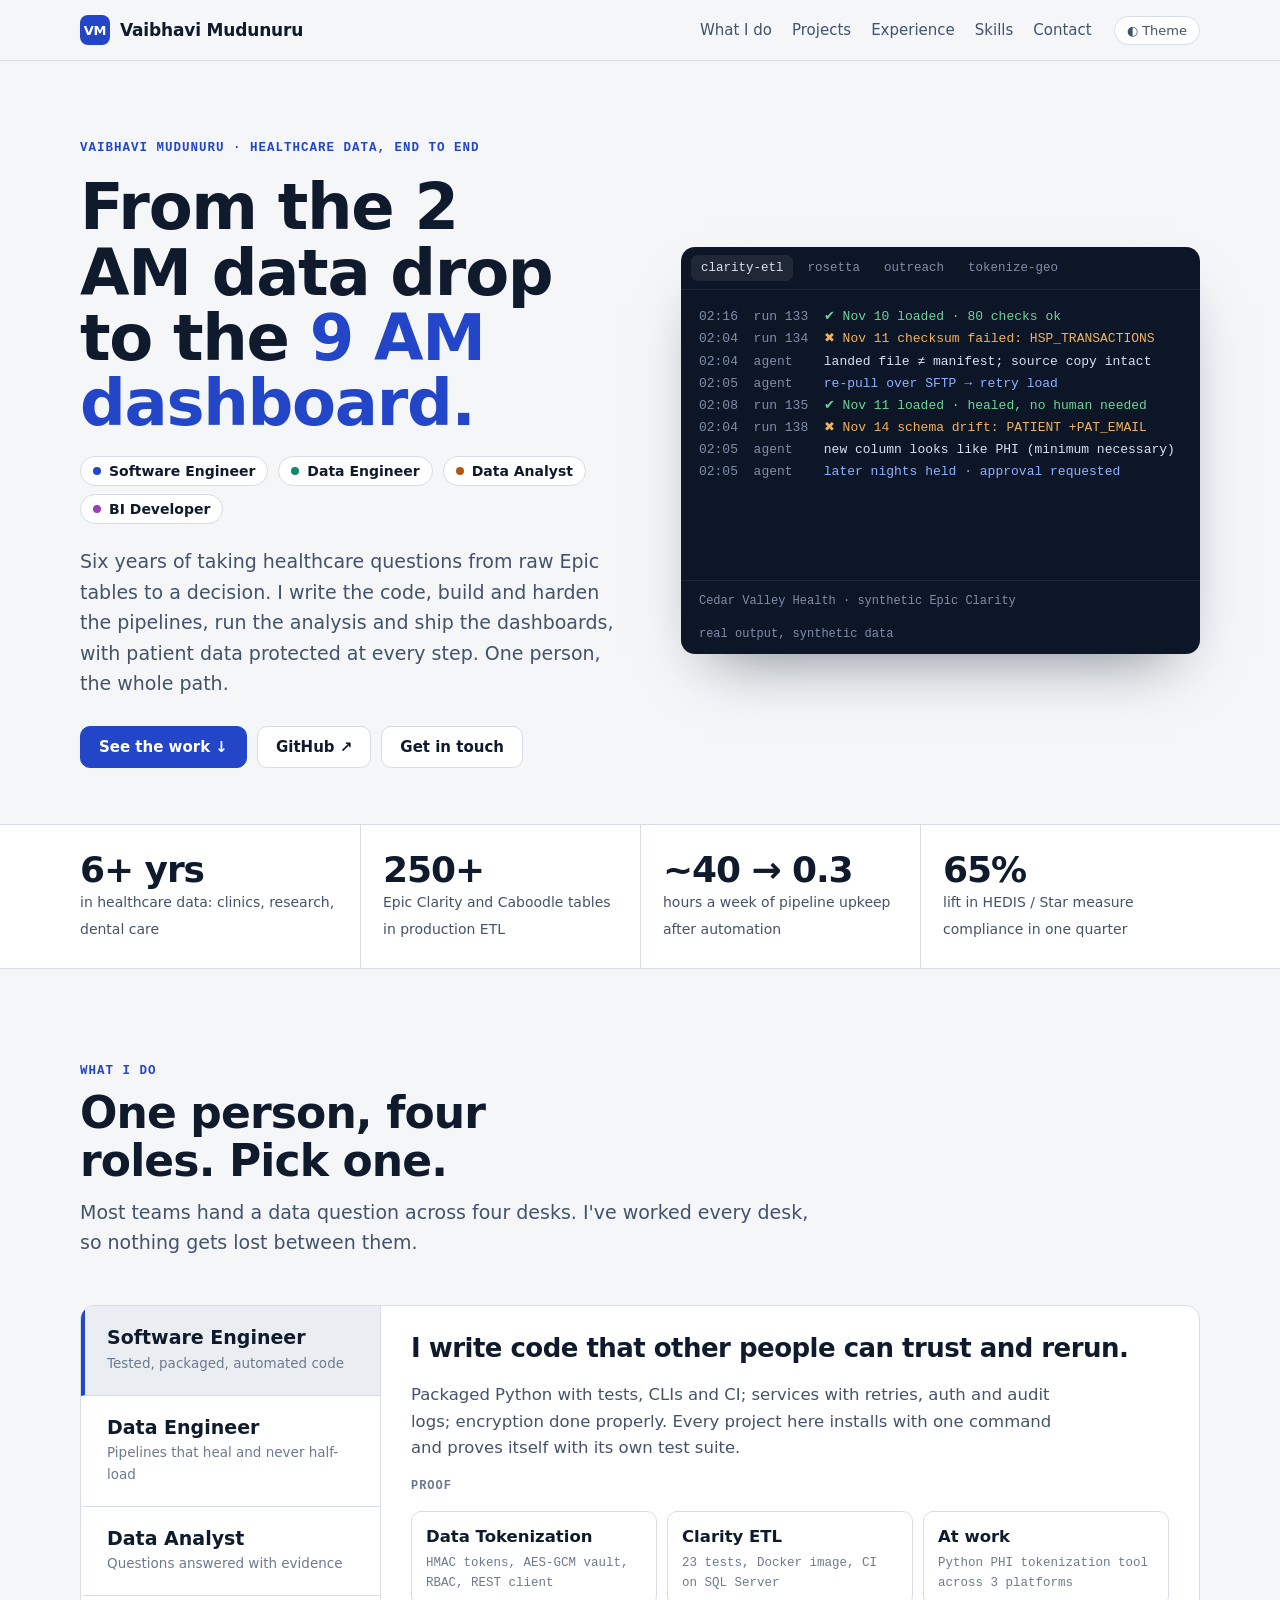
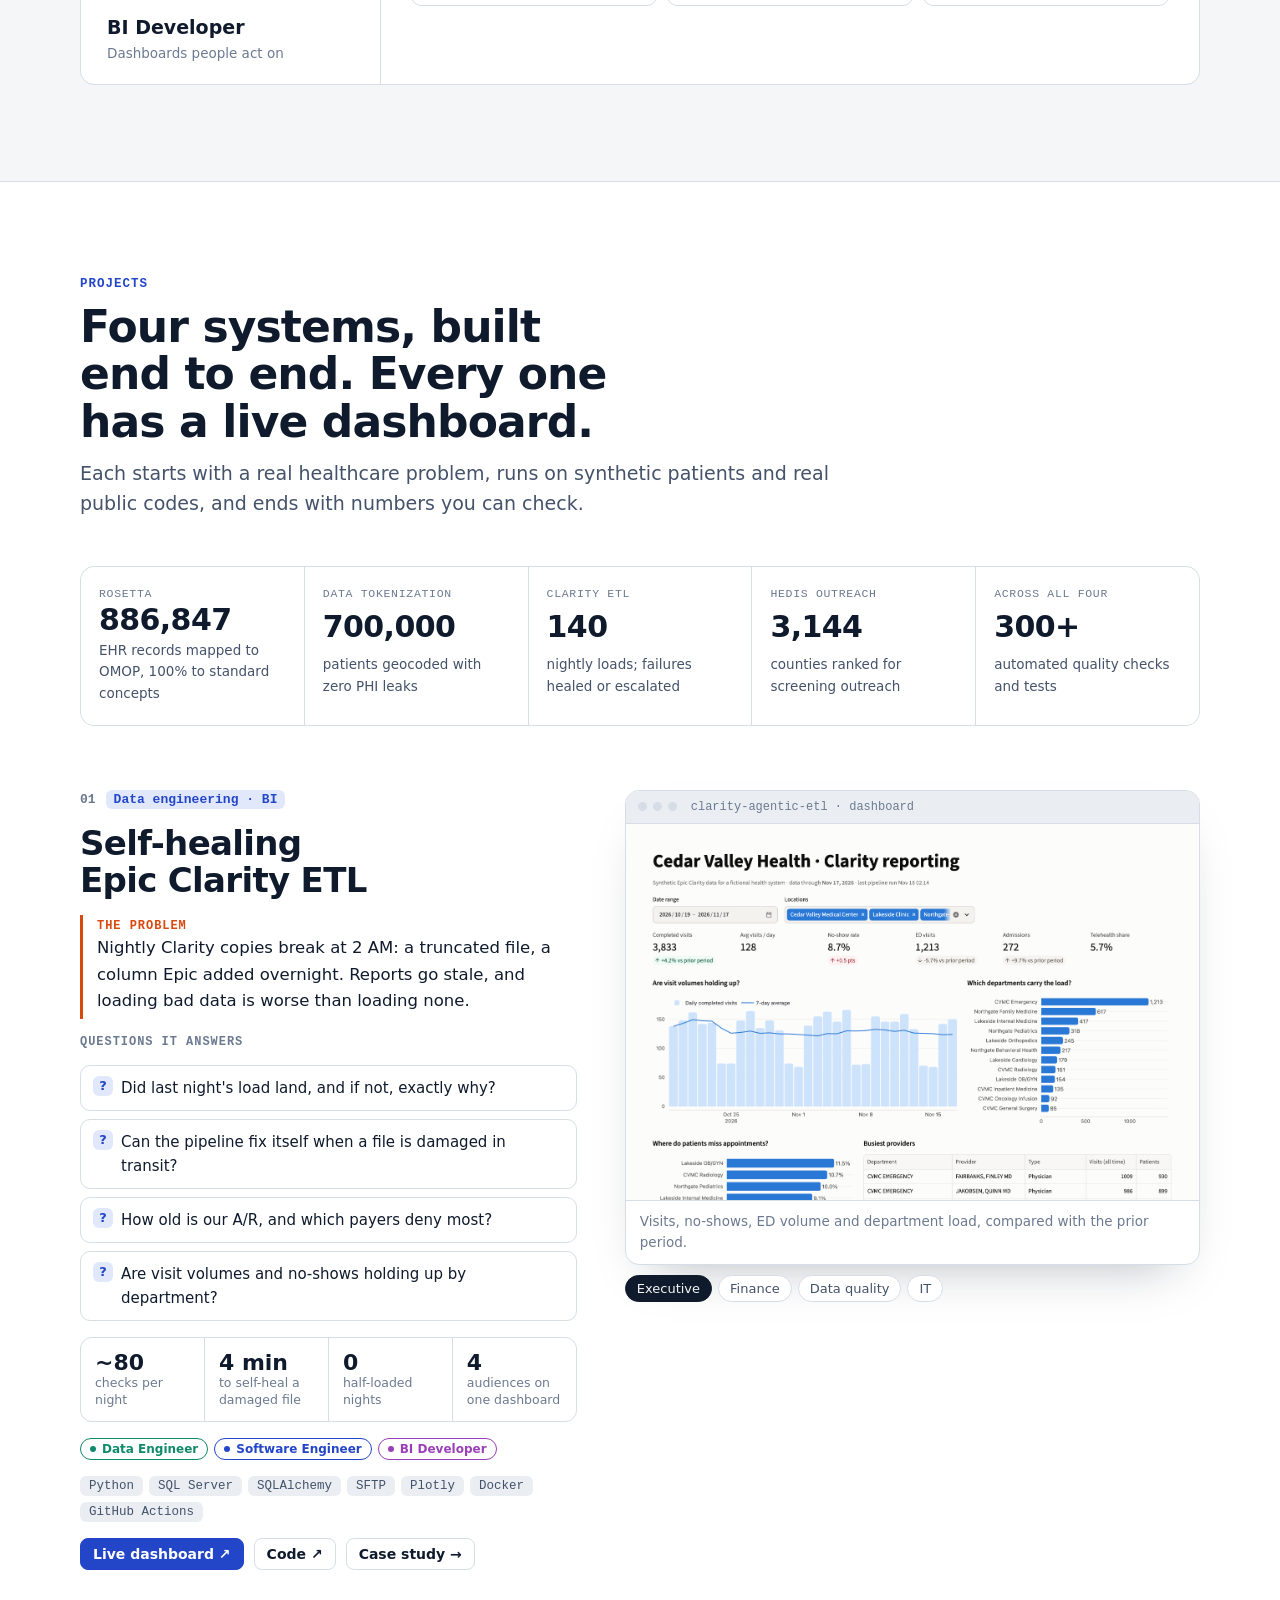
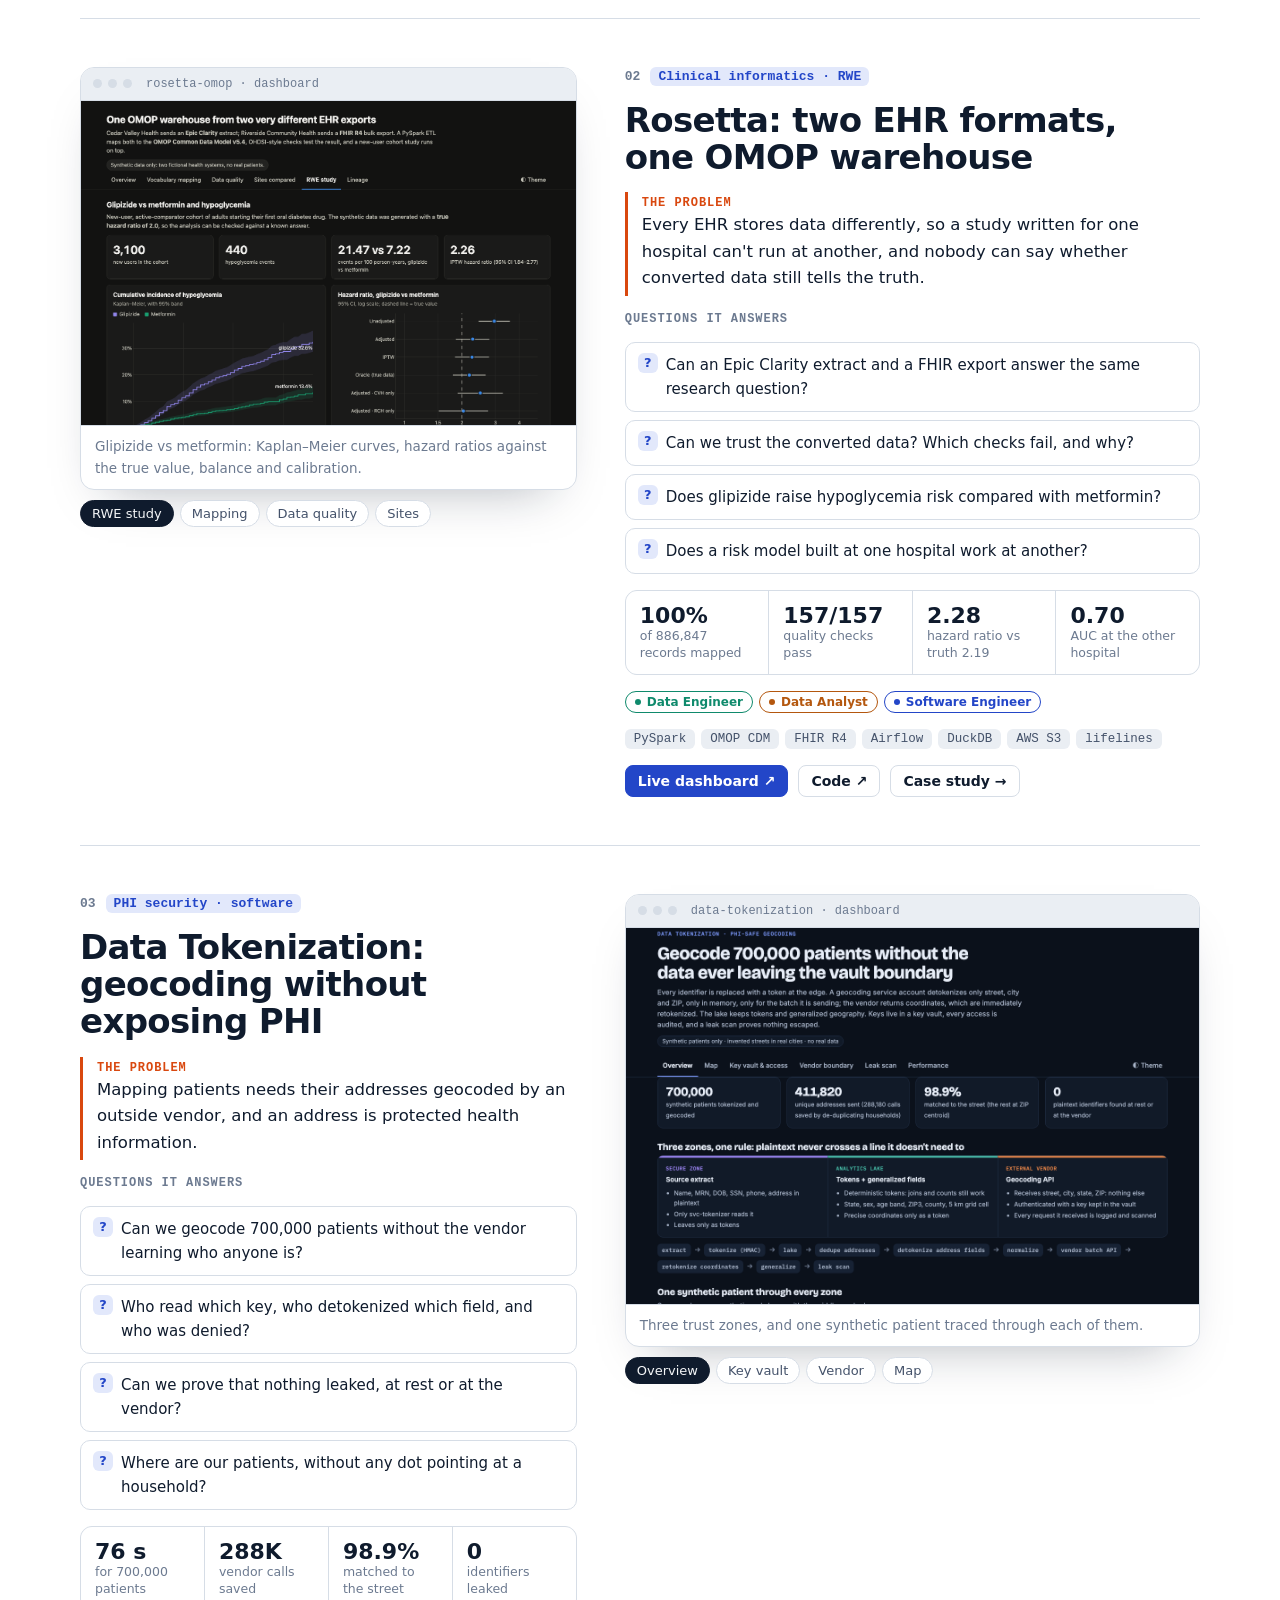
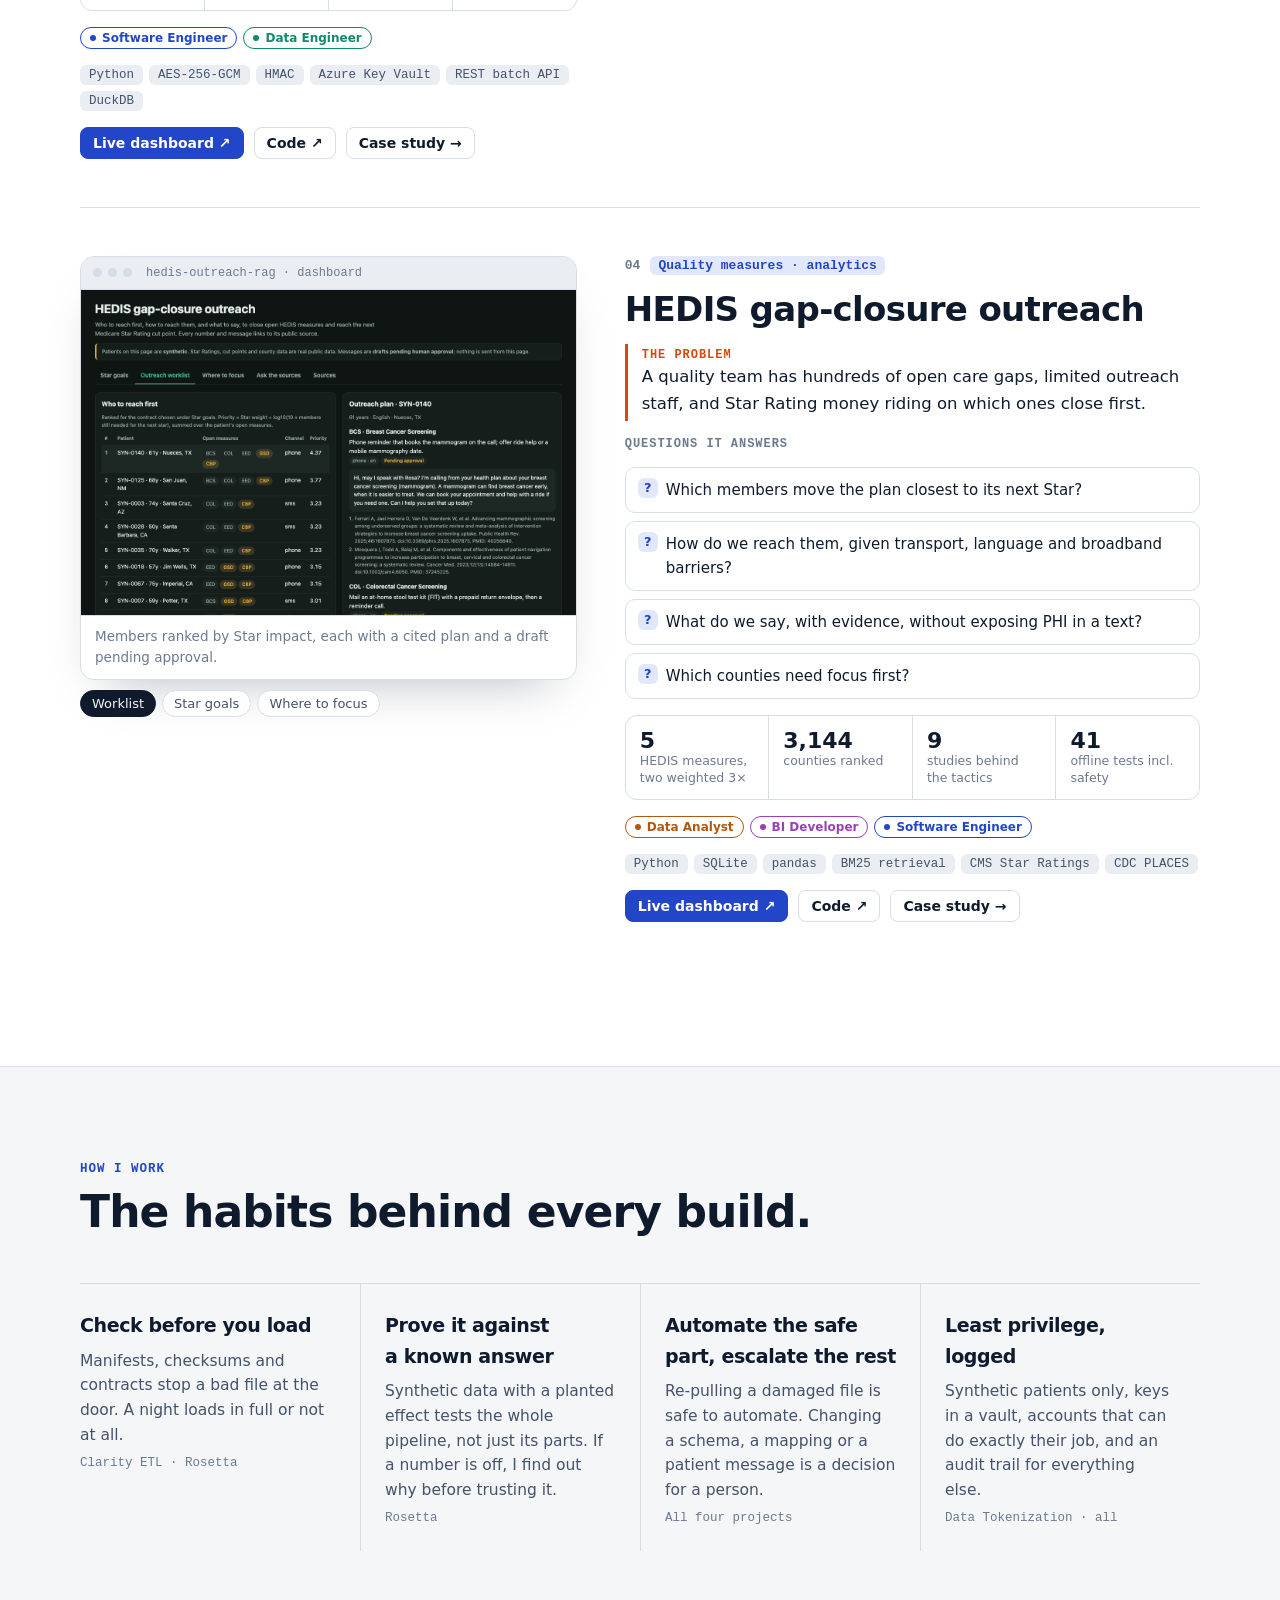
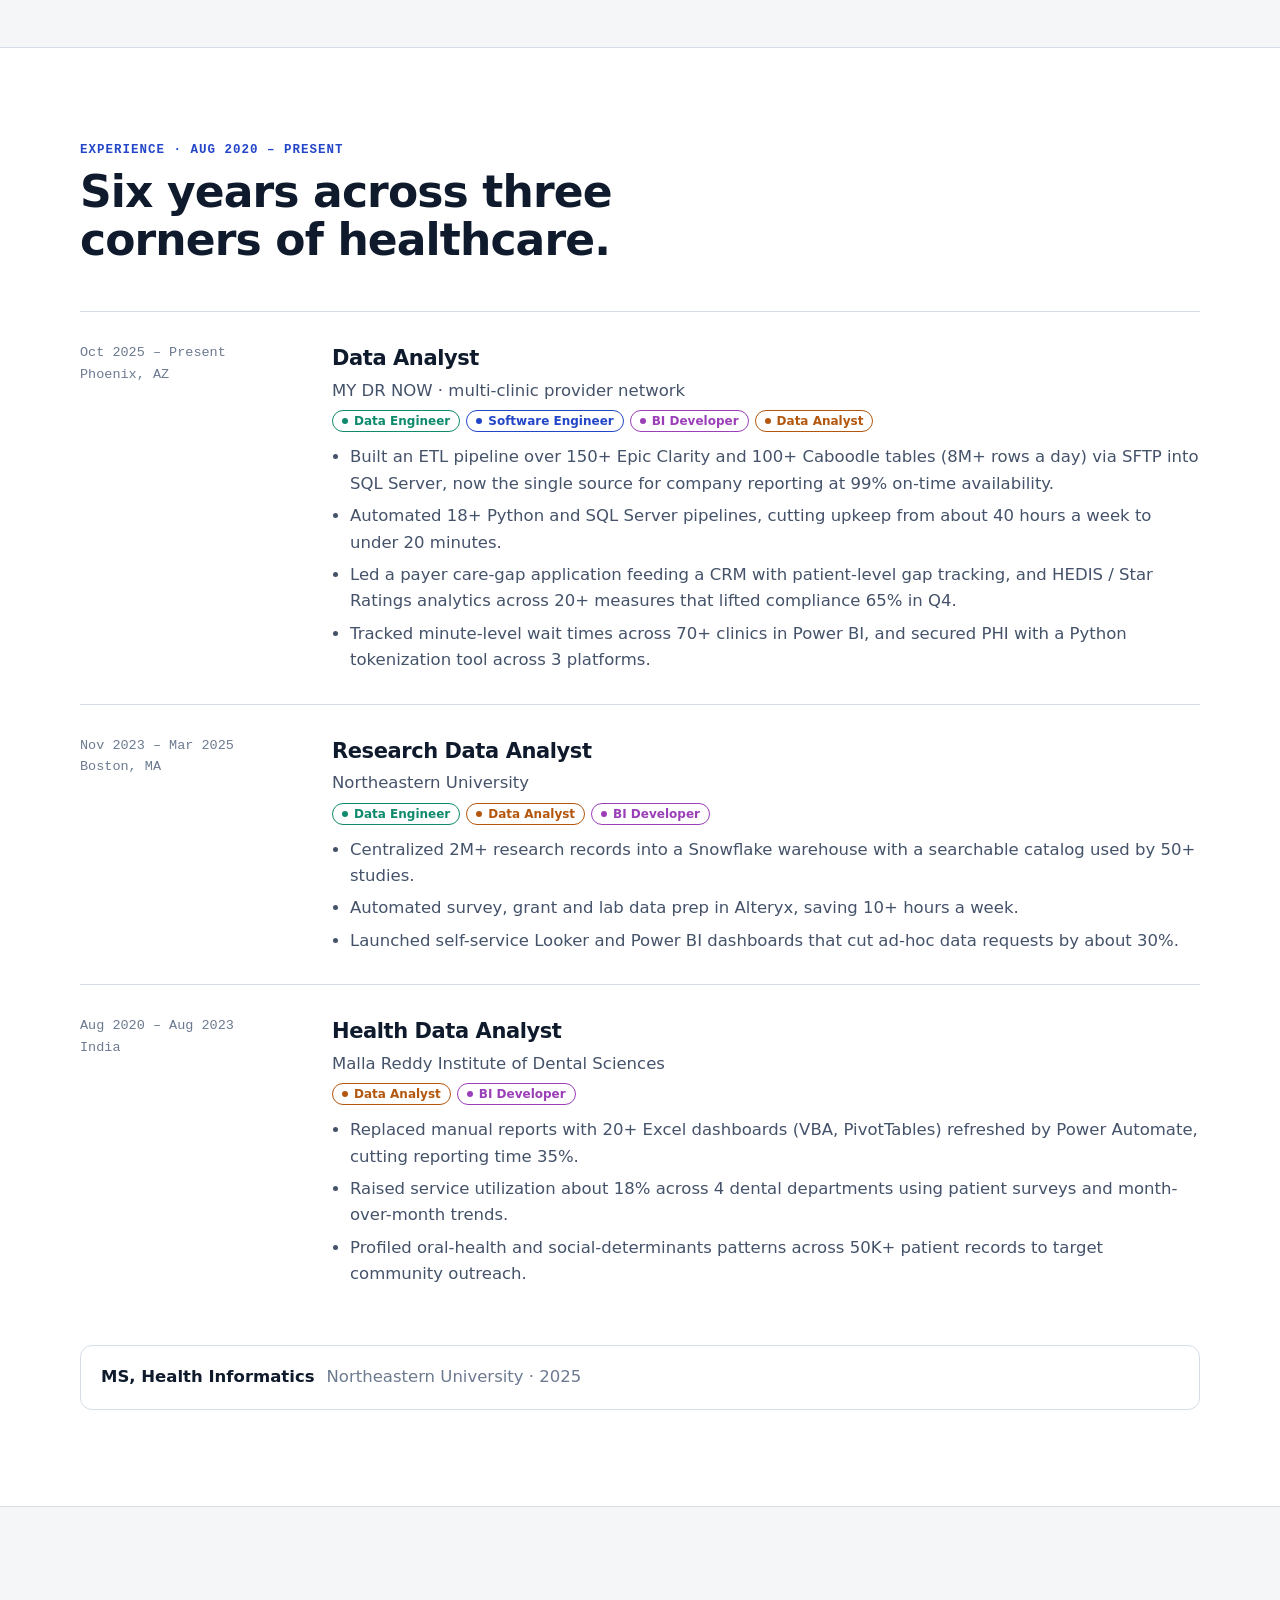
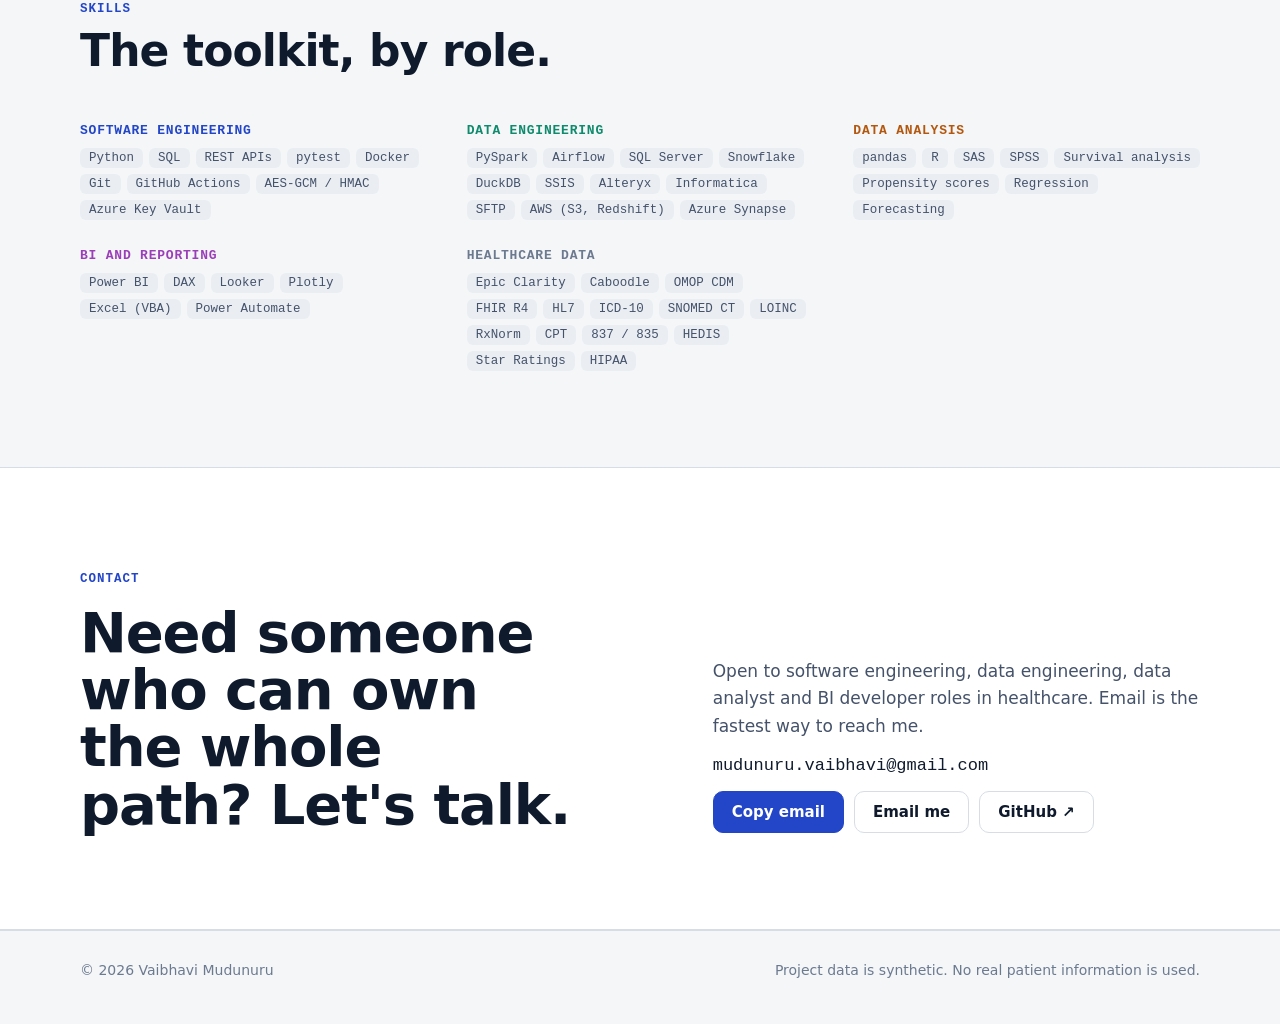
==== commit 5beed13a: "Update contact email" ====
--- a/index.html
+++ b/index.html
@@ -366,10 +366,10 @@
     </div>
     <div style="display:grid;gap:16px">
       <p class="lede" style="font-size:17px">Open to software engineering, data engineering, data analyst and BI developer roles in healthcare. Email is the fastest way to reach me.</p>
-      <span class="addr">l.vaibhavimudunuru@gmail.com</span>
+      <span class="addr">mudunuru.vaibhavi@gmail.com</span>
       <div class="btns">
         <button class="btn primary" type="button" id="copy-email">Copy email</button>
-        <a class="btn" href="mailto:l.vaibhavimudunuru@gmail.com">Email me</a>
+        <a class="btn" href="mailto:mudunuru.vaibhavi@gmail.com">Email me</a>
         <a class="btn" href="https://github.com/mudunuru-vaibhavi" target="_blank" rel="noopener">GitHub ↗</a>
       </div>
     </div>
@@ -432,7 +432,7 @@
   // ---- copy email
   const copy = document.getElementById("copy-email");
   copy.addEventListener("click", async () => {
-    try { await navigator.clipboard.writeText("l.vaibhavimudunuru@gmail.com"); copy.textContent = "Copied"; }
+    try { await navigator.clipboard.writeText("mudunuru.vaibhavi@gmail.com"); copy.textContent = "Copied"; }
     catch (e) { const r = document.createRange(); r.selectNodeContents(document.querySelector(".addr")); getSelection().removeAllRanges(); getSelection().addRange(r); copy.textContent = "Selected: press ⌘C"; }
     setTimeout(() => (copy.textContent = "Copy email"), 2200);
   });
